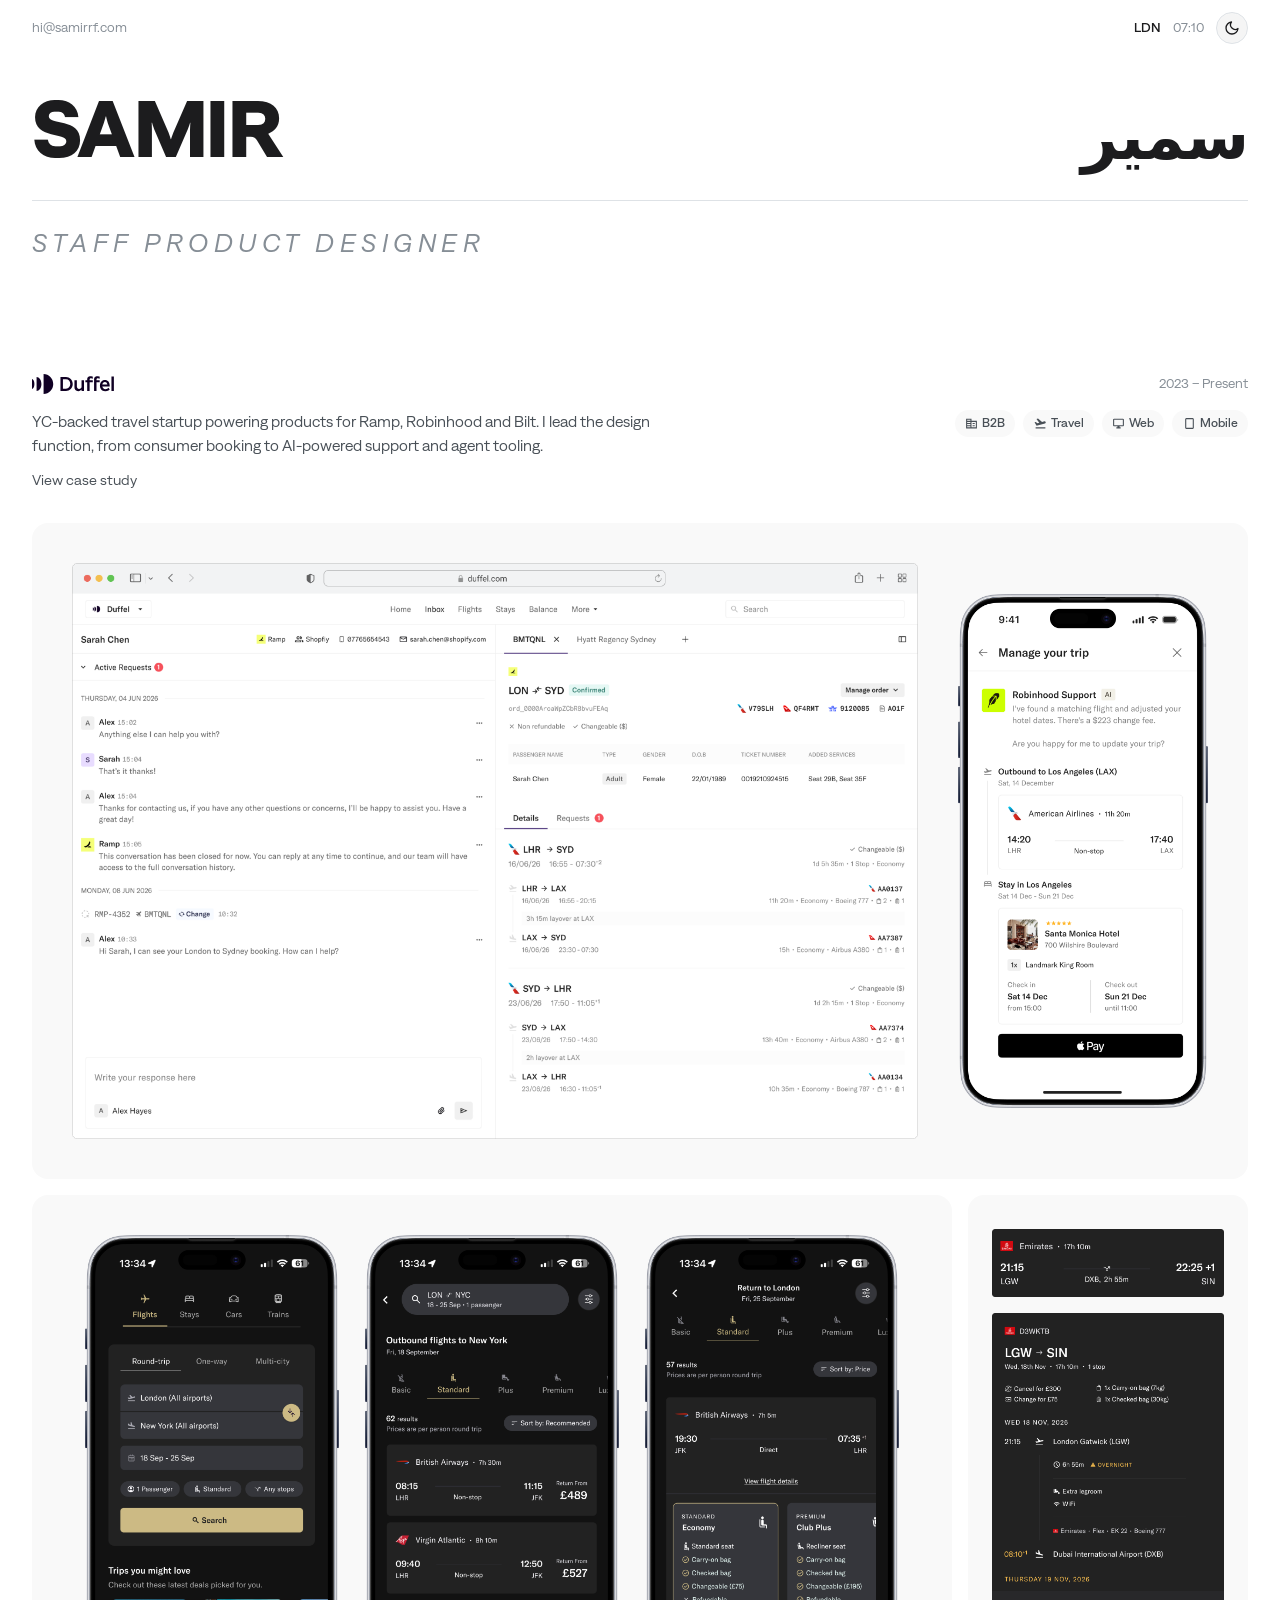
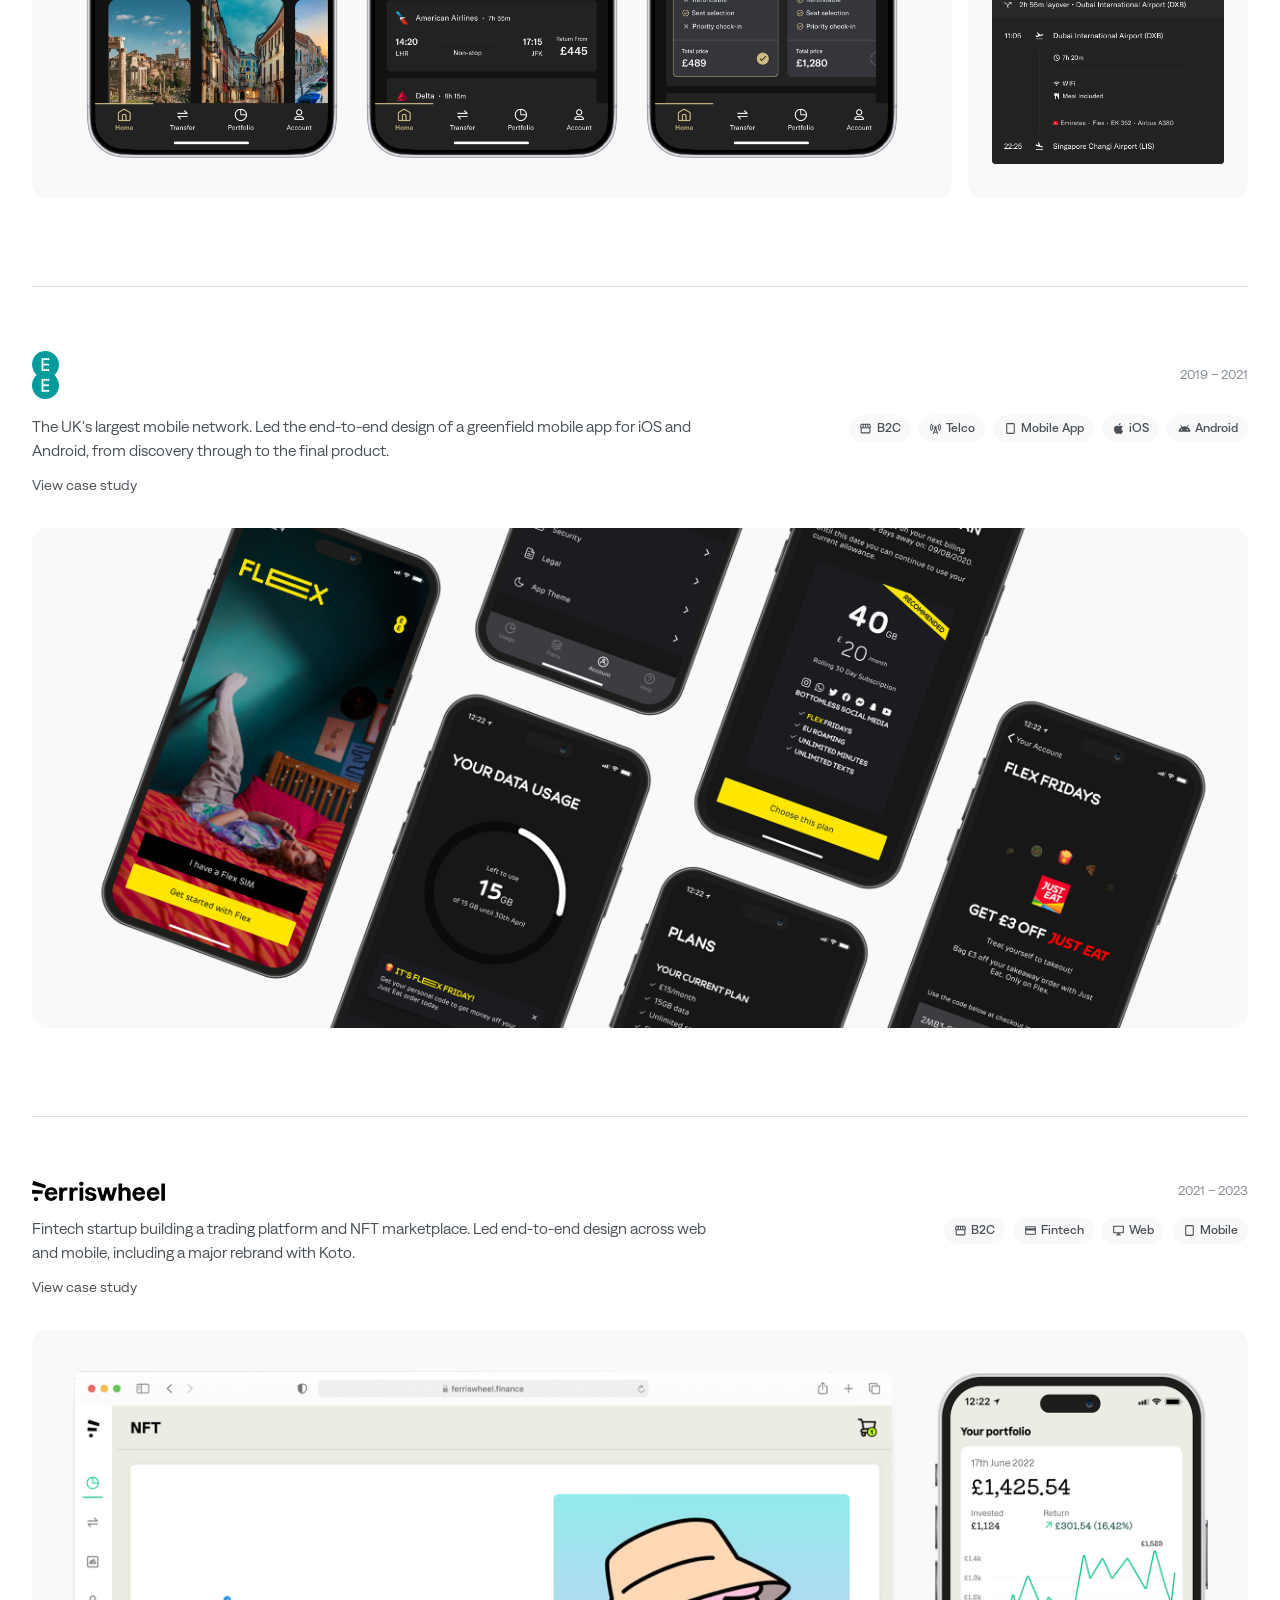
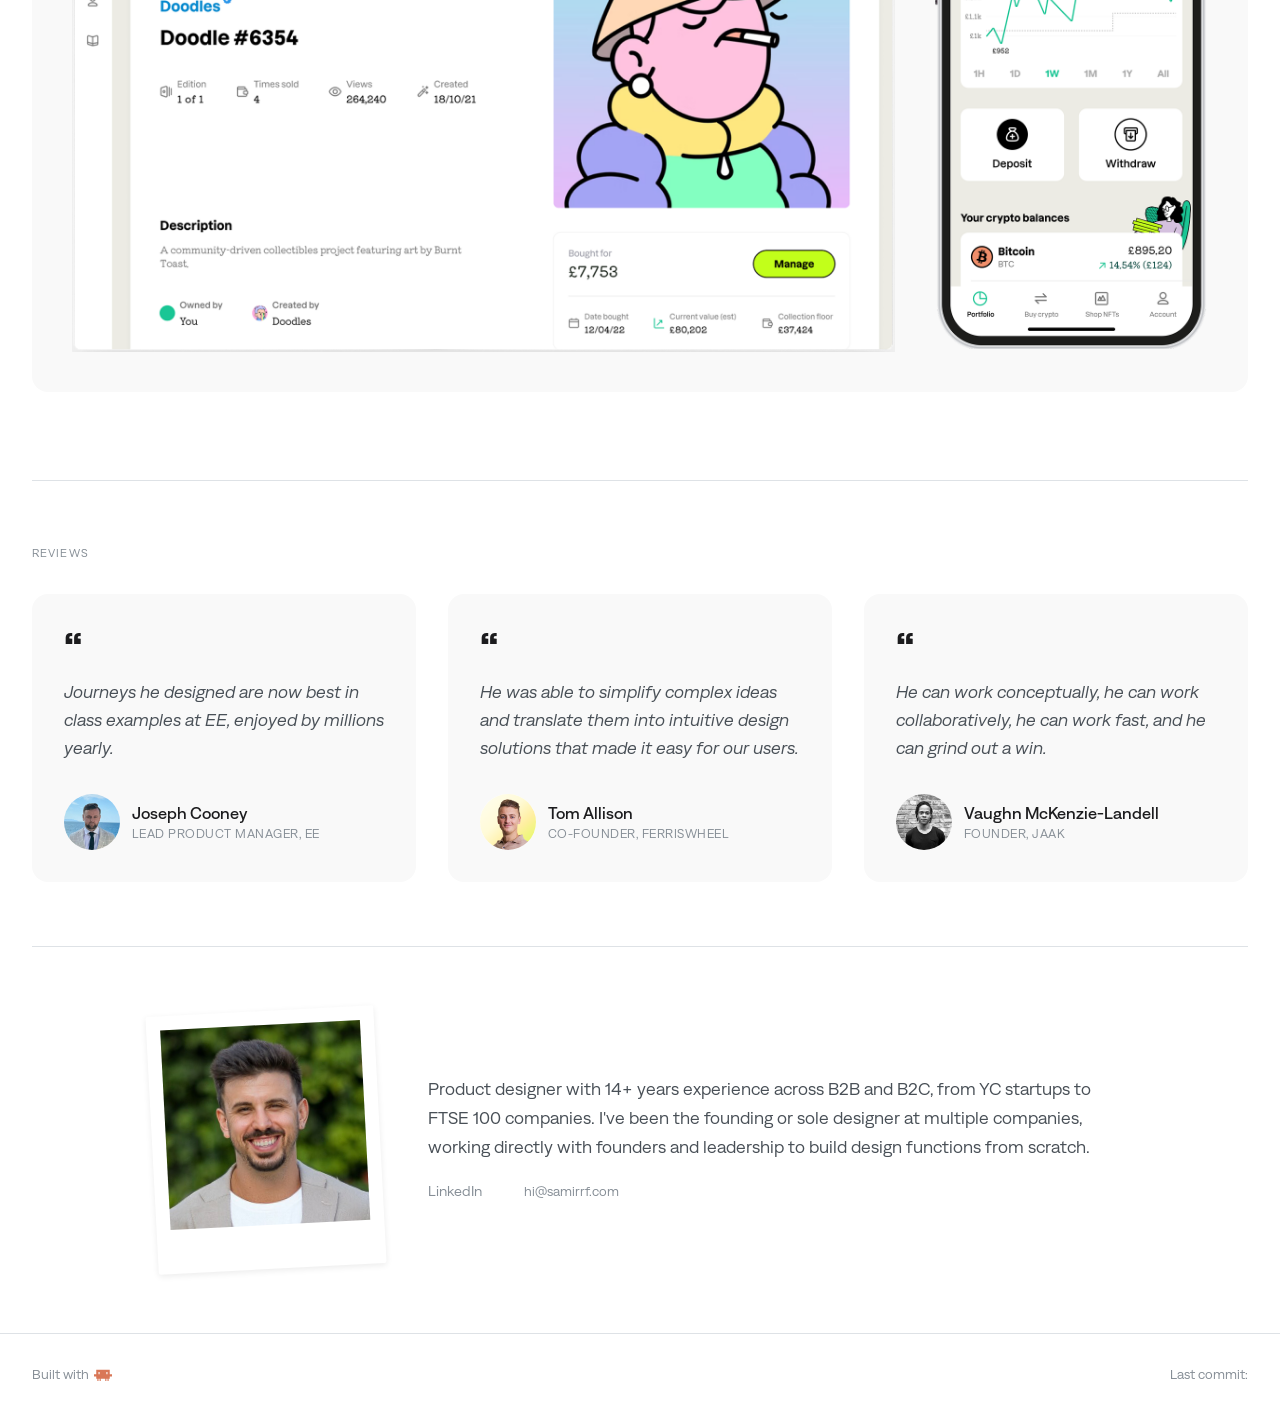
==== index.html @ cb8a807d "Persona peek rotation, Denim S favicon, polish - Hero peek now cycles a set of clean cutout personas" ====
<!DOCTYPE html>
<html lang="en">
<head>
  <meta charset="UTF-8">
  <meta name="viewport" content="width=device-width, initial-scale=1.0">
  <title>Samir</title>
  <link rel="icon" href="assets/img/favicon.svg" type="image/svg+xml">
  <link rel="icon" type="image/png" href="assets/img/favicon-32.png">
  <link rel="apple-touch-icon" href="assets/img/apple-touch-icon.png">
  <link rel="stylesheet" href="styles/main.css">
</head>
<body>

  <header class="site-header">
    <button class="header-email" id="copyEmail" type="button" aria-label="Copy email address">
      <span class="header-email__text">hi@samirrf.com</span>
      <svg class="header-email__icon header-email__icon--copy" width="14" height="14" viewBox="0 0 24 24" fill="none" stroke="currentColor" stroke-width="2" stroke-linecap="round" stroke-linejoin="round"><rect x="9" y="9" width="13" height="13" rx="2"/><path d="M5 15H4a2 2 0 0 1-2-2V4a2 2 0 0 1 2-2h9a2 2 0 0 1 2 2v1"/></svg>
      <svg class="header-email__icon header-email__icon--check" width="14" height="14" viewBox="0 0 24 24" fill="none" stroke-width="2" stroke-linecap="round" stroke-linejoin="round"><circle class="header-email__circle" cx="12" cy="12" r="10" stroke="#2b8a3e"/><polyline points="8 12 11 15 16 9" stroke="#2b8a3e"/></svg>
      <span class="header-email__toast">Copied!</span>
    </button>
    <div class="header-right">
      <span class="header-location">
        <span class="header-location__city">LDN</span>
        <img class="header-location__crest" src="assets/img/arsenal.svg" alt="" width="16" height="16">
        <span class="header-location__time" id="headerTime"></span>
      </span>
      <button class="theme-toggle" id="themeToggle" aria-label="Toggle dark mode" type="button">
        <span class="theme-toggle__icon"></span>
      </button>
    </div>
  </header>

  <main class="page">

    <!-- 1. Hero -->
    <section class="hero">
      <div class="hero__names reveal">
        <span class="hero__name-en" id="samirHover">
          <span class="hero__name-text">SAMIR</span>
          <img class="hero__peek" id="peekImg" src="assets/img/image 6.png" alt="Samir">
        </span>
        <span class="hero__name-ar" lang="ar">سمير</span>
      </div>
      <p class="hero__title reveal">
        <em class="hero__title-default">Staff Product Designer</em>
        <em class="hero__title-hover">Gooner</em>
      </p>
    </section>

    <!-- 2. Duffel -->
    <section class="project" id="duffel">
      <div class="project__header reveal">
        <div class="project__identity">
          <a class="logo-link" href="https://www.duffel.com" target="_blank" rel="noopener noreferrer" aria-label="Visit Duffel (opens in a new tab)">
            <img class="project__logo" src="assets/img/Duffel Logo - Dark 1.svg" alt="Duffel">
          </a>
        </div>
        <span class="project__dates">2023 – Present</span>
      </div>
      <div class="project__meta reveal">
        <div class="project__meta-left">
          <p class="project__description">YC-backed travel startup powering products for Ramp, Robinhood and Bilt. I lead the design function, from consumer booking to AI-powered support and agent tooling.</p>
          <a class="project__link" href="pages/duffel.html">View case study<span class="project__link-arrow" aria-hidden="true"><svg width="14" height="14" viewBox="0 0 24 24" fill="none" stroke="currentColor" stroke-width="2" stroke-linecap="round" stroke-linejoin="round"><line x1="7" y1="17" x2="17" y2="7"/><polyline points="7 7 17 7 17 17"/></svg></span></a>
        </div>
        <div class="project__meta-right">
          <ul class="project__tags">
            <li class="tag"><span class="tag__icon tag__icon--b2b" aria-hidden="true"></span>B2B</li>
            <li class="tag"><span class="tag__icon tag__icon--travel" aria-hidden="true"></span>Travel</li>
            <li class="tag"><span class="tag__icon tag__icon--web" aria-hidden="true"></span>Web</li>
            <li class="tag"><span class="tag__icon tag__icon--mobile" aria-hidden="true"></span>Mobile</li>
          </ul>
        </div>
      </div>
      <div class="project__screenshots">
        <a class="bento-link reveal" href="pages/duffel.html">
          <div class="bento bento--hero-row">
            <img class="bento__desktop" src="assets/img/CUP1.png" alt="Duffel desktop — agent support UI">
            <img class="bento__phone" src="assets/img/Assistant 2.png" alt="Duffel mobile — AI trip management">
          </div>
          <span class="bento-link__arrow"><svg width="16" height="16" viewBox="0 0 24 24" fill="none" stroke="#fff" stroke-width="2" stroke-linecap="round" stroke-linejoin="round"><line x1="7" y1="17" x2="17" y2="7"/><polyline points="7 7 17 7 17 17"/></svg></span>
        </a>
        <a class="bento-link reveal" href="pages/duffel.html">
          <div class="bento-pair">
            <div class="bento bento--phones">
              <img src="assets/img/Home 2x.png" alt="Duffel mobile — home screen">
              <img src="assets/img/Duffel - Search 2x.png" alt="Duffel mobile — flight search results">
              <img src="assets/img/Duffel - Return 2x.png" alt="Duffel mobile — return flight details">
            </div>
            <div class="bento bento--cards">
              <img src="assets/img/Offer Card.png" alt="Duffel — offer card compact">
              <img src="assets/img/Offer Card Expanded.png" alt="Duffel — offer card expanded">
            </div>
          </div>
          <span class="bento-link__arrow"><svg width="16" height="16" viewBox="0 0 24 24" fill="none" stroke="#fff" stroke-width="2" stroke-linecap="round" stroke-linejoin="round"><line x1="7" y1="17" x2="17" y2="7"/><polyline points="7 7 17 7 17 17"/></svg></span>
        </a>
      </div>
    </section>

    <!-- 3. EE -->
    <section class="project" id="ee">
      <div class="project__header reveal">
        <div class="project__identity">
          <a class="logo-link" href="https://www.ee.co.uk" target="_blank" rel="noopener noreferrer" aria-label="Visit EE (opens in a new tab)">
            <img class="project__logo" src="assets/img/EE Logo.svg" alt="EE">
          </a>
        </div>
        <span class="project__dates">2019 – 2021</span>
      </div>
      <div class="project__meta reveal">
        <div class="project__meta-left">
          <p class="project__description">The UK's largest mobile network. Led the end-to-end design of a greenfield mobile app for iOS and Android, from discovery through to the final product.</p>
          <a class="project__link" href="pages/ee.html">View case study<span class="project__link-arrow" aria-hidden="true"><svg width="14" height="14" viewBox="0 0 24 24" fill="none" stroke="currentColor" stroke-width="2" stroke-linecap="round" stroke-linejoin="round"><line x1="7" y1="17" x2="17" y2="7"/><polyline points="7 7 17 7 17 17"/></svg></span></a>
        </div>
        <div class="project__meta-right">
          <ul class="project__tags">
            <li class="tag"><span class="tag__icon tag__icon--b2c" aria-hidden="true"></span>B2C</li>
            <li class="tag"><span class="tag__icon tag__icon--telco" aria-hidden="true"></span>Telco</li>
            <li class="tag"><span class="tag__icon tag__icon--mobile" aria-hidden="true"></span>Mobile App</li>
            <li class="tag"><span class="tag__icon tag__icon--ios" aria-hidden="true"></span>iOS</li>
            <li class="tag"><span class="tag__icon tag__icon--android" aria-hidden="true"></span>Android</li>
          </ul>
        </div>
      </div>
      <div class="project__screenshots">
        <a class="bento-link reveal" href="pages/ee.html">
          <div class="bento bento--full">
            <img src="assets/img/Flex Showcase Transparent 1.png" alt="EE mobile app — five screens">
          </div>
          <span class="bento-link__arrow"><svg width="16" height="16" viewBox="0 0 24 24" fill="none" stroke="#fff" stroke-width="2" stroke-linecap="round" stroke-linejoin="round"><line x1="7" y1="17" x2="17" y2="7"/><polyline points="7 7 17 7 17 17"/></svg></span>
        </a>
      </div>
    </section>

    <!-- 4. Ferriswheel -->
    <section class="project" id="ferriswheel">
      <div class="project__header reveal">
        <div class="project__identity">
          <img class="project__logo" src="assets/img/Ferriswheel_RGB_Wordmark_Black 1.svg" alt="Ferriswheel">
        </div>
        <span class="project__dates">2021 – 2023</span>
      </div>
      <div class="project__meta reveal">
        <div class="project__meta-left">
          <p class="project__description">Fintech startup building a trading platform and NFT marketplace. Led end-to-end design across web and mobile, including a major rebrand with Koto.</p>
          <a class="project__link" href="pages/ferriswheel.html">View case study<span class="project__link-arrow" aria-hidden="true"><svg width="14" height="14" viewBox="0 0 24 24" fill="none" stroke="currentColor" stroke-width="2" stroke-linecap="round" stroke-linejoin="round"><line x1="7" y1="17" x2="17" y2="7"/><polyline points="7 7 17 7 17 17"/></svg></span></a>
        </div>
        <div class="project__meta-right">
          <ul class="project__tags">
            <li class="tag"><span class="tag__icon tag__icon--b2c" aria-hidden="true"></span>B2C</li>
            <li class="tag"><span class="tag__icon tag__icon--fintech" aria-hidden="true"></span>Fintech</li>
            <li class="tag"><span class="tag__icon tag__icon--web" aria-hidden="true"></span>Web</li>
            <li class="tag"><span class="tag__icon tag__icon--mobile" aria-hidden="true"></span>Mobile</li>
          </ul>
        </div>
      </div>
      <div class="project__screenshots">
        <a class="bento-link reveal" href="pages/ferriswheel.html">
          <div class="bento bento--hero-row">
            <img class="bento__desktop" src="assets/img/Ferriswheel Web.png" alt="Ferriswheel desktop — NFT marketplace">
            <img class="bento__phone" src="assets/img/Ferriswheel Mobile.png" alt="Ferriswheel mobile — portfolio">
          </div>
          <span class="bento-link__arrow"><svg width="16" height="16" viewBox="0 0 24 24" fill="none" stroke="#fff" stroke-width="2" stroke-linecap="round" stroke-linejoin="round"><line x1="7" y1="17" x2="17" y2="7"/><polyline points="7 7 17 7 17 17"/></svg></span>
        </a>
      </div>
    </section>

    <!-- 5. Testimonials -->
    <section class="testimonials" id="testimonials">
      <p class="section-label">Reviews</p>
      <div class="testimonials__grid">

        <blockquote class="testimonial reveal">
          <p class="testimonial__quote">Journeys he designed are now best in class examples at EE, enjoyed by millions yearly.</p>
          <footer class="testimonial__attribution">
            <img class="testimonial__avatar" src="assets/img/joseph.jpeg" alt="Joseph Cooney" width="64" height="64">
            <div>
              <cite class="testimonial__name">Joseph Cooney</cite>
              <span class="testimonial__role">Lead Product Manager, EE</span>
            </div>
          </footer>
        </blockquote>

        <blockquote class="testimonial reveal">
          <p class="testimonial__quote">He was able to simplify complex ideas and translate them into intuitive design solutions that made it easy for our users.</p>
          <footer class="testimonial__attribution">
            <img class="testimonial__avatar" src="assets/img/Tom.png" alt="Tom Allison" width="64" height="64">
            <div>
              <cite class="testimonial__name">Tom Allison</cite>
              <span class="testimonial__role">Co-Founder, Ferriswheel</span>
            </div>
          </footer>
        </blockquote>

        <blockquote class="testimonial reveal">
          <p class="testimonial__quote">He can work conceptually, he can work collaboratively, he can work fast, and he can grind out a win.</p>
          <footer class="testimonial__attribution">
            <img class="testimonial__avatar" src="assets/img/Vaughn.jpeg" alt="Vaughn McKenzie-Landell" width="64" height="64">
            <div>
              <cite class="testimonial__name">Vaughn McKenzie-Landell</cite>
              <span class="testimonial__role">Founder, JAAK</span>
            </div>
          </footer>
        </blockquote>

      </div>
    </section>

    <!-- 6. About -->
    <section class="about" id="about">
      <div class="about__body reveal">
        <div class="about__avatar">
          <img src="assets/img/avatar-samir.jpg" alt="Samir" width="160" height="160">
        </div>
        <div class="about__text">
          <p class="about__bio">Product designer with 14+ years experience across B2B and B2C, from YC startups to FTSE&nbsp;100 companies. I've been the founding or sole designer at multiple companies, working directly with founders and leadership to build design functions from scratch.</p>
          <nav class="about__links">
            <a class="project__link" href="https://www.linkedin.com/in/samir-rf/" target="_blank" rel="noopener noreferrer">LinkedIn<span class="project__link-arrow" aria-hidden="true"><svg width="14" height="14" viewBox="0 0 24 24" fill="none" stroke="currentColor" stroke-width="2" stroke-linecap="round" stroke-linejoin="round"><line x1="7" y1="17" x2="17" y2="7"/><polyline points="7 7 17 7 17 17"/></svg></span></a>
            <button class="header-email" type="button" aria-label="Copy email address">
              <span class="header-email__text">hi@samirrf.com</span>
              <svg class="header-email__icon header-email__icon--copy" width="14" height="14" viewBox="0 0 24 24" fill="none" stroke="currentColor" stroke-width="2" stroke-linecap="round" stroke-linejoin="round"><rect x="9" y="9" width="13" height="13" rx="2"/><path d="M5 15H4a2 2 0 0 1-2-2V4a2 2 0 0 1 2-2h9a2 2 0 0 1 2 2v1"/></svg>
              <svg class="header-email__icon header-email__icon--check" width="14" height="14" viewBox="0 0 24 24" fill="none" stroke-width="2" stroke-linecap="round" stroke-linejoin="round"><circle class="header-email__circle" cx="12" cy="12" r="10" stroke="#2b8a3e"/><polyline points="8 12 11 15 16 9" stroke="#2b8a3e"/></svg>
              <span class="header-email__toast">Copied!</span>
            </button>
          </nav>
        </div>
      </div>
    </section>

  </main>

  <footer class="site-footer">
    <span class="site-footer__built-with">
      Built with <img class="site-footer__claude-icon" src="assets/img/claude-code-icon.svg" alt="Claude Code" width="18" height="18">
    </span>
    <span class="site-footer__commit">Last commit: <span id="commitAgo"></span></span>
  </footer>

  <script>
    (function () {
      const STORAGE_KEY = 'color-scheme';
      const root = document.documentElement;

      function applyScheme(scheme) {
        root.dataset.colorScheme = scheme;
      }

      const stored = localStorage.getItem(STORAGE_KEY);
      if (stored) applyScheme(stored);

      const mq = window.matchMedia('(prefers-color-scheme: dark)');
      mq.addEventListener('change', function (e) {
        if (!localStorage.getItem(STORAGE_KEY)) {
          applyScheme(e.matches ? 'dark' : 'light');
        }
      });

      function init() {
        // Theme toggle
        var themeBtn = document.getElementById('themeToggle');
        themeBtn.addEventListener('click', function () {
          var current = root.dataset.colorScheme || (mq.matches ? 'dark' : 'light');
          var next = current === 'dark' ? 'light' : 'dark';
          applyScheme(next);
          localStorage.setItem(STORAGE_KEY, next);
        });

        // London time with blinking colon
        function updateTime() {
          var now = new Date();
          var parts = now.toLocaleTimeString('en-GB', { hour: '2-digit', minute: '2-digit', timeZone: 'Europe/London', hour12: false }).split(':');
          document.getElementById('headerTime').innerHTML = parts[0] + '<span class="header-location__colon">:</span>' + parts[1];
        }
        updateTime();
        setInterval(updateTime, 30000);

        // Last commit ticker
        var LAST_COMMIT = null;
        function updateCommitAgo() {
          if (!LAST_COMMIT) return;
          var diff = Math.floor((Date.now() - LAST_COMMIT) / 1000);
          var text;
          if (diff < 60) text = diff + 's ago';
          else if (diff < 3600) text = Math.floor(diff / 60) + 'm ago';
          else if (diff < 86400) text = Math.floor(diff / 3600) + 'h ago';
          else text = Math.floor(diff / 86400) + 'd ago';
          document.getElementById('commitAgo').textContent = text;
        }
        fetch('https://api.github.com/repos/srcltd/samirrf.com/commits?per_page=1')
          .then(function (r) { return r.json(); })
          .then(function (data) {
            if (data[0] && data[0].commit) {
              LAST_COMMIT = new Date(data[0].commit.committer.date).getTime();
              updateCommitAgo();
              setInterval(updateCommitAgo, 1000);
            }
          })
          .catch(function () {});

        // Copy email (header + about share the same component)
        document.querySelectorAll('.header-email').forEach(function (btn) {
          btn.addEventListener('click', function () {
            var el = this;
            navigator.clipboard.writeText('hi@samirrf.com').then(function () {
              el.classList.add('is-copied');
              setTimeout(function () { el.classList.remove('is-copied'); }, 1500);
            });
          });
        });

        // Persona peek — cycle through photos + captions on each hover (desktop only)
        var samirEl = document.getElementById('samirHover');
        var heroSection = document.querySelector('.hero');
        var peekImg = document.getElementById('peekImg');
        var peekTitle = document.querySelector('.hero__title-hover');

        var personas = [
          { src: 'assets/img/peek-girl-dad.png',          caption: 'Girl dad' },
          { src: 'assets/img/peek-dog-dad.png',           caption: 'Dog dad' },
          { src: 'assets/img/image 6.png',                caption: 'Gooner', gooner: true },
          { src: 'assets/img/peek-real-cowboy.png',       caption: 'Cowboy' },
          { src: 'assets/img/peek-family-guy.png',        caption: 'Family guy' },
          { src: 'assets/img/peek-man-of-leisure.png',    caption: 'Man of leisure' },
          { src: 'assets/img/peek-intrepid-explorer.png', caption: 'Intrepid explorer' }
        ];
        personas.forEach(function (p) { var i = new Image(); i.src = p.src; }); // preload
        var personaIdx = 0;

        function showPeek() {
          var p = personas[personaIdx];
          peekImg.src = p.src;
          peekTitle.textContent = p.caption;
          heroSection.classList.add('hero--peek-active');
          document.body.classList.toggle('is-gooner-peek', !!p.gooner);
          personaIdx = (personaIdx + 1) % personas.length;
        }
        function hidePeek() {
          heroSection.classList.remove('hero--peek-active');
          document.body.classList.remove('is-gooner-peek');
        }
        // Desktop hover only — disabled on touch so it can't stick on mobile
        var goonerTouched = false;
        samirEl.addEventListener('touchstart', function () { goonerTouched = true; }, { passive: true });
        samirEl.addEventListener('mouseenter', function () { if (!goonerTouched) showPeek(); });
        samirEl.addEventListener('mouseleave', function () { if (!goonerTouched) hidePeek(); });

        // Scroll reveal with staggered load
        var reveals = document.querySelectorAll('.reveal');
        var heroDelays = {
          0: 0,
          1: 0,
          2: 0.3,
          3: 0.4,
          4: 0.7
        };
        var heroCount = 0;

        var observer = new IntersectionObserver(function (entries) {
          entries.forEach(function (entry) {
            if (entry.isIntersecting) {
              entry.target.classList.add('is-visible');
              observer.unobserve(entry.target);
            }
          });
        }, { threshold: 0.08, rootMargin: '-40px' });

        reveals.forEach(function (el) {
          var rect = el.getBoundingClientRect();
          if (rect.top < window.innerHeight) {
            var d = heroDelays[heroCount] !== undefined ? heroDelays[heroCount] : 0.8 + (heroCount - 4) * 0.1;
            el.style.transitionDelay = d + 's';
            heroCount++;
            requestAnimationFrame(function () {
              el.classList.add('is-visible');
            });
          } else {
            el.style.transitionDelay = '0.15s';
            observer.observe(el);
          }
        });

        // Footer icon animation
        var footerBuilt = document.querySelector('.site-footer__built-with');
        if (footerBuilt) {
          var footerObs = new IntersectionObserver(function (entries) {
            if (entries[0].isIntersecting) {
              footerBuilt.classList.add('is-visible');
              footerObs.unobserve(footerBuilt);
            }
          }, { threshold: 0.5 });
          footerObs.observe(footerBuilt);
        }

        // Matrix easter egg
        var claudeIcon = document.querySelector('.site-footer__claude-icon');
        if (claudeIcon) {
          claudeIcon.style.cursor = 'pointer';
          claudeIcon.addEventListener('mouseenter', function () {
            var overlay = document.createElement('div');
            overlay.style.cssText = 'position:fixed;top:0;left:0;width:100vw;height:100vh;z-index:9999;pointer-events:all;cursor:pointer;background:rgba(0,0,0,0.95);overflow:hidden;';
            document.body.appendChild(overlay);
            var cols = Math.ceil(window.innerWidth / 28);
            var src = claudeIcon.src;
            for (var c = 0; c < cols; c++) {
              (function (col) {
                var count = 8 + Math.floor(Math.random() * 12);
                for (var i = 0; i < count; i++) {
                  var img = document.createElement('img');
                  img.src = src;
                  var size = 12 + Math.floor(Math.random() * 24);
                  img.style.cssText = 'position:absolute;width:' + size + 'px;height:' + size + 'px;opacity:0;left:' + (col * 28 + 5) + 'px;top:-' + size + 'px;';
                  var delay = Math.random() * 3000 + i * 200;
                  var dur = 800 + Math.random() * 3500;
                  overlay.appendChild(img);
                  setTimeout(function (el, d) {
                    el.style.transition = 'top ' + d + 'ms linear, opacity 0.3s';
                    el.style.opacity = (0.3 + Math.random() * 0.7).toFixed(2);
                    el.style.top = (window.innerHeight + 20) + 'px';
                  }, delay, img, dur);
                }
              })(c);
            }
            setTimeout(function () {
              overlay.style.transition = 'opacity 0.5s';
              overlay.style.opacity = '0';
              setTimeout(function () { overlay.remove(); }, 500);
            }, 5000);
            overlay.addEventListener('click', function () {
              overlay.style.transition = 'opacity 0.5s';
              overlay.style.opacity = '0';
              setTimeout(function () { overlay.remove(); }, 500);
            });
          });
        }
      }
      if (document.readyState === 'loading') {
        document.addEventListener('DOMContentLoaded', init);
      } else {
        init();
      }
    })();
  </script>

</body>
</html>
---- styles/main.css ----
/* ============================================================
   FONTS
   ============================================================ */

@font-face {
  font-family: 'Denim WD';
  src: url('../assets/fonts/DenimWD-Regular.woff2') format('woff2'),
       url('../assets/fonts/DenimWD-Regular.woff') format('woff');
  font-weight: 400;
  font-style: normal;
  font-display: swap;
}

@font-face {
  font-family: 'Denim WD';
  src: url('../assets/fonts/DenimWD-RegularItalic.woff2') format('woff2'),
       url('../assets/fonts/DenimWD-RegularItalic.woff') format('woff');
  font-weight: 400;
  font-style: italic;
  font-display: swap;
}

@font-face {
  font-family: 'Denim WD';
  src: url('../assets/fonts/DenimWD-Medium.woff2') format('woff2'),
       url('../assets/fonts/DenimWD-Medium.woff') format('woff');
  font-weight: 500;
  font-style: normal;
  font-display: swap;
}

@font-face {
  font-family: 'Denim WD';
  src: url('../assets/fonts/DenimWD-MediumItalic.woff2') format('woff2'),
       url('../assets/fonts/DenimWD-MediumItalic.woff') format('woff');
  font-weight: 500;
  font-style: italic;
  font-display: swap;
}

@font-face {
  font-family: 'Denim WD';
  src: url('../assets/fonts/DenimWD-Bold.woff2') format('woff2'),
       url('../assets/fonts/DenimWD-Bold.woff') format('woff');
  font-weight: 700;
  font-style: normal;
  font-display: swap;
}


/* ============================================================
   COLOR TOKENS
   ============================================================ */

:root {
  --color-bg:           #ffffff;
  --color-bg-subtle:    #f8f9fa;
  --color-surface:      #f9f9f9;
  --color-border:       #dee2e6;
  --color-border-strong:#ced4da;
  --color-text-muted:   #868e96;
  --color-text-subtle:  #495057;
  --color-text:         #1c1c1e;

  --color-accent:       #3e63dd;
  --color-accent-hover: #3451b2;
  --color-link:         var(--color-accent);
}

@media (prefers-color-scheme: dark) {
  :root:not([data-color-scheme='light']) {
    --color-bg:           #111113;
    --color-bg-subtle:    #18191b;
    --color-surface:      #212225;
    --color-border:       #363a3f;
    --color-border-strong:#43484e;
    --color-text-muted:   #7e868c;
    --color-text-subtle:  #c1c8cd;
    --color-text:         #edeef0;
    --color-accent:       #8da4ef;
    --color-accent-hover: #adbef7;
  }
}

[data-color-scheme='dark'] {
  --color-bg:           #111113;
  --color-bg-subtle:    #18191b;
  --color-surface:      #212225;
  --color-border:       #363a3f;
  --color-border-strong:#43484e;
  --color-text-muted:   #7e868c;
  --color-text-subtle:  #c1c8cd;
  --color-text:         #edeef0;
  --color-accent:       #8da4ef;
  --color-accent-hover: #adbef7;
}

[data-color-scheme='light'] {
  --color-bg:           #ffffff;
  --color-bg-subtle:    #f8f9fa;
  --color-surface:      #f9f9f9;
  --color-border:       #dee2e6;
  --color-border-strong:#ced4da;
  --color-text-muted:   #868e96;
  --color-text-subtle:  #495057;
  --color-text:         #1c1c1e;
  --color-accent:       #3e63dd;
  --color-accent-hover: #3451b2;
}


/* ============================================================
   SPACING & LAYOUT TOKENS
   ============================================================ */

:root {
  --space-1:  0.25rem;   /*  4px */
  --space-2:  0.5rem;    /*  8px */
  --space-3:  0.75rem;   /* 12px */
  --space-4:  1rem;      /* 16px */
  --space-5:  1.5rem;    /* 24px */
  --space-6:  2rem;      /* 32px */
  --space-7:  3rem;      /* 48px */
  --space-8:  4rem;      /* 64px */
  --space-9:  6rem;      /* 96px */

  --max-width:    1288px;
  --page-gutter:  var(--space-6);
}


/* ============================================================
   CSS RESET
   ============================================================ */

*, *::before, *::after {
  box-sizing: border-box;
  margin: 0;
  padding: 0;
}

html {
  -webkit-text-size-adjust: 100%;
}

body {
  min-height: 100dvh;
  line-height: 1.5;
  -webkit-font-smoothing: antialiased;
  text-rendering: optimizeLegibility;
}

img, video, iframe {
  display: block;
  max-width: 100%;
}

input, button, textarea, select {
  font: inherit;
}

ul, ol {
  list-style: none;
}

a {
  color: inherit;
  text-decoration: none;
}

blockquote, cite {
  font-style: normal;
}


/* ============================================================
   BASE
   ============================================================ */

body {
  font-family: 'Denim WD', system-ui, -apple-system, sans-serif;
  font-size: 1rem;
  font-weight: 400;
  color: var(--color-text);
  background-color: var(--color-bg);
}


/* ============================================================
   HEADER
   ============================================================ */

.site-header {
  position: sticky;
  top: 0;
  z-index: 100;
  display: flex;
  justify-content: space-between;
  align-items: center;
  max-width: var(--max-width);
  margin-inline: auto;
  padding: var(--space-3) var(--page-gutter);
}

.site-header::before {
  content: "";
  position: absolute;
  inset: 0;
  left: 50%;
  transform: translateX(-50%);
  width: 100vw;
  background-color: var(--color-bg);
  z-index: -1;
}

/* ============================================================
   HEADER BACK ARROW (case study pages)
   ============================================================ */

.header-back {
  display: flex;
  align-items: center;
  flex: 1;
  color: var(--color-text-muted);
  transition: color 0.15s;
}

.header-back:hover {
  color: var(--color-text);
}


/* ============================================================
   HEADER EMAIL
   ============================================================ */

.header-email {
  position: relative;
  display: flex;
  align-items: center;
  gap: 6px;
  background: none;
  border: none;
  cursor: pointer;
  color: var(--color-text-muted);
  font-family: inherit;
  font-size: 0.8125rem;
  padding: 4px 0;
  border-radius: 6px;
  transition: color 0.15s;
}

.header-email:hover {
  color: var(--color-text);
}

.header-email__icon {
  opacity: 0.5;
  transition: opacity 0.2s, transform 0.2s;
}

.header-email:hover .header-email__icon {
  opacity: 1;
}

/* Pointer devices: hide the copy icon until hover. Touch devices: keep it visible. */
@media (hover: hover) {
  .header-email__icon--copy {
    opacity: 0;
    transform: translateX(-4px);
  }
  .header-email:hover .header-email__icon--copy {
    opacity: 1;
    transform: translateX(0);
  }
}

.header-email__icon--check {
  position: absolute;
  right: 0;
  opacity: 0;
  transform: scale(0.5);
}

.header-email__circle {
  stroke-dasharray: 62.83;
  stroke-dashoffset: 62.83;
}

.header-email.is-copied .header-email__icon--copy {
  opacity: 0;
  transform: scale(0.5);
}

.header-email.is-copied .header-email__icon--check {
  opacity: 1;
  transform: scale(1);
}

.header-email.is-copied .header-email__circle {
  stroke-dashoffset: 0;
  transition: stroke-dashoffset 0.6s ease;
}

.header-email__toast {
  position: absolute;
  top: calc(100% + 8px);
  right: 7px;
  transform: translateX(50%) translateY(4px);
  background: var(--color-text);
  color: var(--color-bg);
  font-size: 0.6875rem;
  padding: 3px 8px;
  border-radius: 4px;
  white-space: nowrap;
  opacity: 0;
  pointer-events: none;
  transition: opacity 0.2s, transform 0.2s;
}

.header-email__toast::before {
  content: "";
  position: absolute;
  bottom: 100%;
  left: 50%;
  transform: translateX(-50%);
  border: 4px solid transparent;
  border-bottom-color: var(--color-text);
}

.header-email.is-copied .header-email__toast {
  opacity: 1;
  transform: translateX(50%) translateY(0);
}

/* ============================================================
   HEADER RIGHT GROUP
   ============================================================ */

.header-right {
  display: flex;
  align-items: center;
  justify-content: flex-end;
  flex: 1;
  gap: 12px;
}


/* ============================================================
   DARK MODE TOGGLE
   ============================================================ */

.theme-toggle {
  display: flex;
  align-items: center;
  justify-content: center;
  width: 2rem;
  height: 2rem;
  border: 1px solid var(--color-border);
  border-radius: 50%;
  background: rgba(128, 128, 128, 0.08);
  backdrop-filter: blur(12px) saturate(1.4);
  -webkit-backdrop-filter: blur(12px) saturate(1.4);
  box-shadow: inset 0 0 0 1px rgba(255, 255, 255, 0.06),
              inset 0 1px 0 rgba(255, 255, 255, 0.08);
  cursor: pointer;
  transition: background 0.15s, border-color 0.15s;
}

.theme-toggle:hover {
  background: rgba(128, 128, 128, 0.16);
}

/* ============================================================
   HEADER LOCATION
   ============================================================ */

.header-location {
  display: flex;
  align-items: center;
  gap: 6px;
  font-size: 0.8125rem;
  color: var(--color-text-muted);
}

.header-location__city {
  font-weight: 500;
  color: var(--color-text);
  transition: color 0.3s;
}

.header-location__crest {
  width: 0;
  height: 16px;
  opacity: 0;
  overflow: hidden;
  transition: width 0.3s cubic-bezier(0.16, 1, 0.3, 1), opacity 0.3s;
}

.header-location:hover .header-location__city {
  color: #EF0107;
}

.header-location:hover .header-location__crest {
  width: 16px;
  opacity: 1;
}

/* Gooner peek (hovering/tapping SAMIR) turns LDN red too — only the gooner peek */
body.is-gooner-peek .header-location__city {
  color: #EF0107;
}

body.is-gooner-peek .header-location__crest {
  width: 16px;
  opacity: 1;
}

@keyframes blink {
  0%, 100% { opacity: 1; }
  50% { opacity: 0; }
}

.header-location__colon {
  animation: blink 1s step-end infinite;
}

.theme-toggle__icon {
  display: block;
  width: 1rem;
  height: 1rem;
  background-repeat: no-repeat;
  background-size: contain;
  /* Moon — shown in light mode */
  background-image: url("data:image/svg+xml,%3Csvg xmlns='http://www.w3.org/2000/svg' viewBox='0 0 24 24' fill='none' stroke='%231c1c1e' stroke-width='2' stroke-linecap='round' stroke-linejoin='round'%3E%3Cpath d='M21 12.79A9 9 0 1 1 11.21 3 7 7 0 0 0 21 12.79z'/%3E%3C/svg%3E");
}

/* Sun — shown in dark mode */
[data-color-scheme='dark'] .theme-toggle__icon {
  background-image: url("data:image/svg+xml,%3Csvg xmlns='http://www.w3.org/2000/svg' viewBox='0 0 24 24' fill='none' stroke='%23edeef0' stroke-width='2' stroke-linecap='round' stroke-linejoin='round'%3E%3Ccircle cx='12' cy='12' r='5'/%3E%3Cline x1='12' y1='1' x2='12' y2='3'/%3E%3Cline x1='12' y1='21' x2='12' y2='23'/%3E%3Cline x1='4.22' y1='4.22' x2='5.64' y2='5.64'/%3E%3Cline x1='18.36' y1='18.36' x2='19.78' y2='19.78'/%3E%3Cline x1='1' y1='12' x2='3' y2='12'/%3E%3Cline x1='21' y1='12' x2='23' y2='12'/%3E%3Cline x1='4.22' y1='19.78' x2='5.64' y2='18.36'/%3E%3Cline x1='18.36' y1='5.64' x2='19.78' y2='4.22'/%3E%3C/svg%3E");
}

@media (prefers-color-scheme: dark) {
  :root:not([data-color-scheme='light']) .theme-toggle__icon {
    background-image: url("data:image/svg+xml,%3Csvg xmlns='http://www.w3.org/2000/svg' viewBox='0 0 24 24' fill='none' stroke='%23edeef0' stroke-width='2' stroke-linecap='round' stroke-linejoin='round'%3E%3Ccircle cx='12' cy='12' r='5'/%3E%3Cline x1='12' y1='1' x2='12' y2='3'/%3E%3Cline x1='12' y1='21' x2='12' y2='23'/%3E%3Cline x1='4.22' y1='4.22' x2='5.64' y2='5.64'/%3E%3Cline x1='18.36' y1='18.36' x2='19.78' y2='19.78'/%3E%3Cline x1='1' y1='12' x2='3' y2='12'/%3E%3Cline x1='21' y1='12' x2='23' y2='12'/%3E%3Cline x1='4.22' y1='19.78' x2='5.64' y2='18.36'/%3E%3Cline x1='18.36' y1='5.64' x2='19.78' y2='4.22'/%3E%3C/svg%3E");
  }
}


/* ============================================================
   PAGE WRAPPER
   ============================================================ */

.page {
  max-width: var(--max-width);
  margin-inline: auto;
  padding-inline: var(--page-gutter);
}


/* ============================================================
   SECTION LABEL
   ============================================================ */

.section-label {
  font-size: 0.6875rem; /* 11px */
  font-weight: 400;
  letter-spacing: 0.1em;
  text-transform: uppercase;
  color: var(--color-text-muted);
  margin-bottom: var(--space-6);
}


/* ============================================================
   HERO
   ============================================================ */

.hero {
  padding-block: var(--space-6) var(--space-7);
}

.hero__names {
  display: flex;
  justify-content: space-between;
  align-items: flex-end;
  padding-bottom: 32px;
  border-bottom: 1px solid var(--color-border);
  margin-bottom: 23px;
  clip-path: inset(-999px 0 0 0);
}

.hero__name-en,
.hero__name-ar {
  font-weight: 700;
  line-height: 1;
  letter-spacing: -0.02em;
  color: var(--color-text);
}

.hero__name-en {
  font-size: clamp(2.5rem, 8vw, 80px);
}

.hero__name-ar {
  direction: rtl;
  font-size: clamp(2rem, 6vw, 64px);
}

/* Peek image on SAMIR hover */
.hero__name-en {
  position: relative;
  cursor: default;
}

.hero__name-en .hero__name-text {
  transition: opacity var(--peek-duration, 0.4s) cubic-bezier(0.16, 1, 0.3, 1);
}

.hero--peek-active .hero__name-text {
  opacity: 0;
}

.hero__peek {
  position: absolute;
  width: auto;
  height: 150px;
  border-radius: 0;
  pointer-events: none;
  opacity: 0;
  top: 59%;
  left: 0;
  rotate: 0deg;
  transform: translateY(20px);
  translate: 0 -50%;
  transition-property: opacity, transform;
  transition-duration: 0.5s;
  transition-timing-function: cubic-bezier(0.16, 1, 0.3, 1);
  z-index: 10;
  object-fit: cover;
}

.hero--peek-active .hero__peek {
  opacity: 1;
  transform: translateY(0);
}

.hero__title {
  font-size: 25px;
  font-weight: 400;
  font-style: italic;
  letter-spacing: 0.22em;
  text-transform: uppercase;
  color: var(--color-text-muted);
}

.hero__title em {
  font-style: inherit;
  transition: opacity 0.3s cubic-bezier(0.16, 1, 0.3, 1);
}

.hero__title-hover {
  position: absolute;
  left: 0;
  opacity: 0;
}

.hero__title {
  position: relative;
}

.hero--peek-active .hero__title-default {
  opacity: 0;
}

.hero--peek-active .hero__title-hover {
  opacity: 1;
}


/* ============================================================
   PROJECT CARD
   ============================================================ */

.project {
  padding-block: var(--space-8);
  border-top: 1px solid var(--color-border);
}

.hero + .project {
  border-top: none;
}

.project__header {
  display: flex;
  justify-content: space-between;
  align-items: center;
  margin-bottom: var(--space-4);
}

.project__identity {
  display: flex;
  align-items: center;
  gap: var(--space-2);
}

.project__logo {
  height: 20px;
  width: auto;
  object-fit: contain;
}

/* Logo that links out to the company site */
.logo-link {
  display: inline-flex;
  transition: opacity 0.15s ease;
}

.logo-link:hover {
  opacity: 0.7;
}

#ee .project__logo { height: 48px; }

[data-color-scheme='dark'] #ee .project__logo {
  filter: brightness(0) invert(1);
}

@media (prefers-color-scheme: dark) {
  :root:not([data-color-scheme='light']) #ee .project__logo {
    filter: brightness(0) invert(1);
  }
}
#ferriswheel .bento__phone { width: 24%; }

/* Invert dark logos in dark mode */
[data-color-scheme='dark'] .project__logo {
  filter: brightness(0) invert(1);
}

@media (prefers-color-scheme: dark) {
  :root:not([data-color-scheme='light']) .project__logo {
    filter: brightness(0) invert(1);
  }
}

.project__name {
  font-size: 0.9375rem;
  font-weight: 500;
}

.project__dates {
  font-size: 0.8125rem;
  color: var(--color-text-muted);
}

.project__meta {
  display: flex;
  justify-content: space-between;
  align-items: flex-start;
  gap: var(--space-6);
  margin-bottom: var(--space-6);
}

.project__description {
  font-size: 0.9375rem;
  color: var(--color-text-subtle);
  max-width: 68ch;
  line-height: 1.6;
}

.project__meta-left {
  display: flex;
  flex-direction: column;
  gap: var(--space-3);
}

.project__meta-right {
  display: flex;
  flex-direction: column;
  align-items: flex-end;
  gap: var(--space-3);
  flex-shrink: 0;
}

.project__tags {
  display: flex;
  flex-wrap: wrap;
  gap: var(--space-2);
  justify-content: flex-end;
}

/* Tag chip — shared minimal pill (keep in sync with .cs-tag) */
.tag {
  display: inline-flex;
  align-items: center;
  gap: var(--space-1);
  padding: 0.4em 0.85em;
  font-size: 0.75rem;
  font-weight: 500;
  color: var(--color-text-subtle);
  background: var(--color-surface);
  border-radius: 99px;
  white-space: nowrap;
}

/* Tag icon — Material Symbol rendered as a mask so it inherits the tag colour */
.tag__icon {
  display: inline-block;
  width: 1.1em;
  height: 1.1em;
  flex: none;
  background-color: currentColor;
  -webkit-mask-position: center;
  mask-position: center;
  -webkit-mask-size: contain;
  mask-size: contain;
  -webkit-mask-repeat: no-repeat;
  mask-repeat: no-repeat;
}

/* Apple logo fills its whole viewBox — shrink it to match the Material icons' optical padding */
.tag__icon--ios {
  -webkit-mask-size: 80%;
  mask-size: 80%;
}

.tag__icon--travel { -webkit-mask-image: url("data:image/svg+xml,%3Csvg xmlns=%27http://www.w3.org/2000/svg%27 height=%2724px%27 viewBox=%270 -960 960 960%27 width=%2724px%27%3E%3Cpath d=%27M120-120v-80h720v80H120Zm70-200L40-570l96-26 112 94 140-37-207-276 116-31 299 251 170-46q32-9 60.5 7.5T864-585q9 32-7.5 60.5T808-487L190-320Z%27/%3E%3C/svg%3E"); mask-image: url("data:image/svg+xml,%3Csvg xmlns=%27http://www.w3.org/2000/svg%27 height=%2724px%27 viewBox=%270 -960 960 960%27 width=%2724px%27%3E%3Cpath d=%27M120-120v-80h720v80H120Zm70-200L40-570l96-26 112 94 140-37-207-276 116-31 299 251 170-46q32-9 60.5 7.5T864-585q9 32-7.5 60.5T808-487L190-320Z%27/%3E%3C/svg%3E"); }
.tag__icon--web { -webkit-mask-image: url("data:image/svg+xml,%3Csvg xmlns=%27http://www.w3.org/2000/svg%27 height=%2724%27 viewBox=%270 -960 960 960%27 width=%2724%27%3E%3Cpath d=%27M320-120v-80h80v-80H160q-33 0-56.5-23.5T80-360v-400q0-33 23.5-56.5T160-840h640q33 0 56.5 23.5T880-760v400q0 33-23.5 56.5T800-280H560v80h80v80H320ZM160-360h640v-400H160v400Zm0 0v-400 400Z%27/%3E%3C/svg%3E"); mask-image: url("data:image/svg+xml,%3Csvg xmlns=%27http://www.w3.org/2000/svg%27 height=%2724%27 viewBox=%270 -960 960 960%27 width=%2724%27%3E%3Cpath d=%27M320-120v-80h80v-80H160q-33 0-56.5-23.5T80-360v-400q0-33 23.5-56.5T160-840h640q33 0 56.5 23.5T880-760v400q0 33-23.5 56.5T800-280H560v80h80v80H320ZM160-360h640v-400H160v400Zm0 0v-400 400Z%27/%3E%3C/svg%3E"); }
.tag__icon--mobile { -webkit-mask-image: url("data:image/svg+xml,%3Csvg xmlns=%27http://www.w3.org/2000/svg%27 height=%2724%27 viewBox=%270 -960 960 960%27 width=%2724%27%3E%3Cpath d=%27M720-80H240q-33 0-56.5-23.5T160-160v-640q0-33 23.5-56.5T240-880h480q33 0 56.5 23.5T800-800v640q0 33-23.5 56.5T720-80Zm-480-80h480v-640H240v640Zm0 0v-640 640Z%27/%3E%3C/svg%3E"); mask-image: url("data:image/svg+xml,%3Csvg xmlns=%27http://www.w3.org/2000/svg%27 height=%2724%27 viewBox=%270 -960 960 960%27 width=%2724%27%3E%3Cpath d=%27M720-80H240q-33 0-56.5-23.5T160-160v-640q0-33 23.5-56.5T240-880h480q33 0 56.5 23.5T800-800v640q0 33-23.5 56.5T720-80Zm-480-80h480v-640H240v640Zm0 0v-640 640Z%27/%3E%3C/svg%3E"); }
.tag__icon--ios { -webkit-mask-image: url("data:image/svg+xml,%3Csvg role=%27img%27 viewBox=%270 0 24 24%27 xmlns=%27http://www.w3.org/2000/svg%27%3E%3Cpath d=%27M12.152 6.896c-.948 0-2.415-1.078-3.96-1.04-2.04.027-3.91 1.183-4.961 3.014-2.117 3.675-.546 9.103 1.519 12.09 1.013 1.454 2.208 3.09 3.792 3.039 1.52-.065 2.09-.987 3.935-.987 1.831 0 2.35.987 3.96.948 1.637-.026 2.676-1.48 3.676-2.948 1.156-1.688 1.636-3.325 1.662-3.415-.039-.013-3.182-1.221-3.22-4.857-.026-3.04 2.48-4.494 2.597-4.559-1.429-2.09-3.623-2.324-4.39-2.376-2-.156-3.675 1.09-4.61 1.09zM15.53 3.83c.843-1.012 1.4-2.427 1.245-3.83-1.207.052-2.662.805-3.532 1.818-.78.896-1.454 2.338-1.273 3.714 1.338.104 2.715-.688 3.559-1.701%27/%3E%3C/svg%3E"); mask-image: url("data:image/svg+xml,%3Csvg role=%27img%27 viewBox=%270 0 24 24%27 xmlns=%27http://www.w3.org/2000/svg%27%3E%3Cpath d=%27M12.152 6.896c-.948 0-2.415-1.078-3.96-1.04-2.04.027-3.91 1.183-4.961 3.014-2.117 3.675-.546 9.103 1.519 12.09 1.013 1.454 2.208 3.09 3.792 3.039 1.52-.065 2.09-.987 3.935-.987 1.831 0 2.35.987 3.96.948 1.637-.026 2.676-1.48 3.676-2.948 1.156-1.688 1.636-3.325 1.662-3.415-.039-.013-3.182-1.221-3.22-4.857-.026-3.04 2.48-4.494 2.597-4.559-1.429-2.09-3.623-2.324-4.39-2.376-2-.156-3.675 1.09-4.61 1.09zM15.53 3.83c.843-1.012 1.4-2.427 1.245-3.83-1.207.052-2.662.805-3.532 1.818-.78.896-1.454 2.338-1.273 3.714 1.338.104 2.715-.688 3.559-1.701%27/%3E%3C/svg%3E"); }
.tag__icon--android { -webkit-mask-image: url("data:image/svg+xml,%3Csvg xmlns=%27http://www.w3.org/2000/svg%27 height=%2724%27 viewBox=%270 -960 960 960%27 width=%2724%27%3E%3Cpath d=%27M40-240q9-107 65.5-197T256-580l-74-128q-6-9-3-19t13-15q8-5 18-2t16 12l74 128q86-36 180-36t180 36l74-128q6-9 16-12t18 2q10 5 13 15t-3 19l-74 128q94 53 150.5 143T920-240H40Zm240-110q21 0 35.5-14.5T330-400q0-21-14.5-35.5T280-450q-21 0-35.5 14.5T230-400q0 21 14.5 35.5T280-350Zm400 0q21 0 35.5-14.5T730-400q0-21-14.5-35.5T680-450q-21 0-35.5 14.5T630-400q0 21 14.5 35.5T680-350Z%27/%3E%3C/svg%3E"); mask-image: url("data:image/svg+xml,%3Csvg xmlns=%27http://www.w3.org/2000/svg%27 height=%2724%27 viewBox=%270 -960 960 960%27 width=%2724%27%3E%3Cpath d=%27M40-240q9-107 65.5-197T256-580l-74-128q-6-9-3-19t13-15q8-5 18-2t16 12l74 128q86-36 180-36t180 36l74-128q6-9 16-12t18 2q10 5 13 15t-3 19l-74 128q94 53 150.5 143T920-240H40Zm240-110q21 0 35.5-14.5T330-400q0-21-14.5-35.5T280-450q-21 0-35.5 14.5T230-400q0 21 14.5 35.5T280-350Zm400 0q21 0 35.5-14.5T730-400q0-21-14.5-35.5T680-450q-21 0-35.5 14.5T630-400q0 21 14.5 35.5T680-350Z%27/%3E%3C/svg%3E"); }
.tag__icon--b2b { -webkit-mask-image: url("data:image/svg+xml,%3Csvg xmlns=%27http://www.w3.org/2000/svg%27 height=%2724%27 viewBox=%270 -960 960 960%27 width=%2724%27%3E%3Cpath d=%27M80-120v-720h400v160h400v560H80Zm80-80h240v-80H160v80Zm0-160h240v-80H160v80Zm0-160h240v-80H160v80Zm0-160h240v-80H160v80Zm320 480h320v-400H480v400Zm80-240v-80h160v80H560Zm0 160v-80h160v80H560Z%27/%3E%3C/svg%3E"); mask-image: url("data:image/svg+xml,%3Csvg xmlns=%27http://www.w3.org/2000/svg%27 height=%2724%27 viewBox=%270 -960 960 960%27 width=%2724%27%3E%3Cpath d=%27M80-120v-720h400v160h400v560H80Zm80-80h240v-80H160v80Zm0-160h240v-80H160v80Zm0-160h240v-80H160v80Zm0-160h240v-80H160v80Zm320 480h320v-400H480v400Zm80-240v-80h160v80H560Zm0 160v-80h160v80H560Z%27/%3E%3C/svg%3E"); }
.tag__icon--b2c { -webkit-mask-image: url("data:image/svg+xml,%3Csvg xmlns=%27http://www.w3.org/2000/svg%27 height=%2724%27 viewBox=%270 -960 960 960%27 width=%2724%27%3E%3Cpath d=%27M841-518v318q0 33-23.5 56.5T761-120H201q-33 0-56.5-23.5T121-200v-318q-23-21-35.5-54t-.5-72l42-136q8-26 28.5-43t47.5-17h556q27 0 47 16.5t29 43.5l42 136q12 39-.5 71T841-518Zm-272-42q27 0 41-18.5t11-41.5l-22-140h-78v148q0 21 14 36.5t34 15.5Zm-180 0q23 0 37.5-15.5T441-612v-148h-78l-22 140q-4 24 10.5 42t37.5 18Zm-178 0q18 0 31.5-13t16.5-33l22-154h-78l-40 134q-6 20 6.5 43t41.5 23Zm540 0q29 0 42-23t6-43l-42-134h-76l22 154q3 20 16.5 33t31.5 13ZM201-200h560v-282q-5 2-6.5 2H751q-27 0-47.5-9T663-518q-18 18-41 28t-49 10q-27 0-50.5-10T481-518q-17 18-39.5 28T393-480q-29 0-52.5-10T299-518q-21 21-41.5 29.5T211-480h-4.5q-2.5 0-5.5-2v282Zm560 0H201h560Z%27/%3E%3C/svg%3E"); mask-image: url("data:image/svg+xml,%3Csvg xmlns=%27http://www.w3.org/2000/svg%27 height=%2724%27 viewBox=%270 -960 960 960%27 width=%2724%27%3E%3Cpath d=%27M841-518v318q0 33-23.5 56.5T761-120H201q-33 0-56.5-23.5T121-200v-318q-23-21-35.5-54t-.5-72l42-136q8-26 28.5-43t47.5-17h556q27 0 47 16.5t29 43.5l42 136q12 39-.5 71T841-518Zm-272-42q27 0 41-18.5t11-41.5l-22-140h-78v148q0 21 14 36.5t34 15.5Zm-180 0q23 0 37.5-15.5T441-612v-148h-78l-22 140q-4 24 10.5 42t37.5 18Zm-178 0q18 0 31.5-13t16.5-33l22-154h-78l-40 134q-6 20 6.5 43t41.5 23Zm540 0q29 0 42-23t6-43l-42-134h-76l22 154q3 20 16.5 33t31.5 13ZM201-200h560v-282q-5 2-6.5 2H751q-27 0-47.5-9T663-518q-18 18-41 28t-49 10q-27 0-50.5-10T481-518q-17 18-39.5 28T393-480q-29 0-52.5-10T299-518q-21 21-41.5 29.5T211-480h-4.5q-2.5 0-5.5-2v282Zm560 0H201h560Z%27/%3E%3C/svg%3E"); }
.tag__icon--fintech { -webkit-mask-image: url("data:image/svg+xml,%3Csvg xmlns=%27http://www.w3.org/2000/svg%27 height=%2724%27 viewBox=%270 -960 960 960%27 width=%2724%27%3E%3Cpath d=%27M880-720v480q0 33-23.5 56.5T800-160H160q-33 0-56.5-23.5T80-240v-480q0-33 23.5-56.5T160-800h640q33 0 56.5 23.5T880-720Zm-720 80h640v-80H160v80Zm0 160v240h640v-240H160Zm0 240v-480 480Z%27/%3E%3C/svg%3E"); mask-image: url("data:image/svg+xml,%3Csvg xmlns=%27http://www.w3.org/2000/svg%27 height=%2724%27 viewBox=%270 -960 960 960%27 width=%2724%27%3E%3Cpath d=%27M880-720v480q0 33-23.5 56.5T800-160H160q-33 0-56.5-23.5T80-240v-480q0-33 23.5-56.5T160-800h640q33 0 56.5 23.5T880-720Zm-720 80h640v-80H160v80Zm0 160v240h640v-240H160Zm0 240v-480 480Z%27/%3E%3C/svg%3E"); }
.tag__icon--telco { -webkit-mask-image: url("data:image/svg+xml,%3Csvg xmlns=%27http://www.w3.org/2000/svg%27 height=%2724%27 viewBox=%270 -960 960 960%27 width=%2724%27%3E%3Cpath d=%27M196-276q-57-60-86.5-133T80-560q0-78 29.5-151T196-844l48 48q-48 48-72 110.5T148-560q0 63 24 125.5T244-324l-48 48Zm96-96q-39-39-59.5-88T212-560q0-51 20.5-100t59.5-88l48 48q-30 27-45 64t-15 76q0 36 15 73t45 67l-48 48ZM280-80l135-405q-16-14-25.5-33t-9.5-42q0-42 29-71t71-29q42 0 71 29t29 71q0 23-9.5 42T545-485L680-80h-80l-26-80H387l-27 80h-80Zm133-160h134l-67-200-67 200Zm255-132-48-48q30-27 45-64t15-76q0-36-15-73t-45-67l48-48q39 39 58 88t22 100q0 51-20.5 100T668-372Zm96 96-48-48q48-48 72-110.5T812-560q0-63-24-125.5T716-796l48-48q57 60 86.5 133T880-560q0 78-28 151t-88 133Z%27/%3E%3C/svg%3E"); mask-image: url("data:image/svg+xml,%3Csvg xmlns=%27http://www.w3.org/2000/svg%27 height=%2724%27 viewBox=%270 -960 960 960%27 width=%2724%27%3E%3Cpath d=%27M196-276q-57-60-86.5-133T80-560q0-78 29.5-151T196-844l48 48q-48 48-72 110.5T148-560q0 63 24 125.5T244-324l-48 48Zm96-96q-39-39-59.5-88T212-560q0-51 20.5-100t59.5-88l48 48q-30 27-45 64t-15 76q0 36 15 73t45 67l-48 48ZM280-80l135-405q-16-14-25.5-33t-9.5-42q0-42 29-71t71-29q42 0 71 29t29 71q0 23-9.5 42T545-485L680-80h-80l-26-80H387l-27 80h-80Zm133-160h134l-67-200-67 200Zm255-132-48-48q30-27 45-64t15-76q0-36-15-73t-45-67l48-48q39 39 58 88t22 100q0 51-20.5 100T668-372Zm96 96-48-48q48-48 72-110.5T812-560q0-63-24-125.5T716-796l48-48q57 60 86.5 133T880-560q0 78-28 151t-88 133Z%27/%3E%3C/svg%3E"); }

/* Screenshots */
.project__screenshots {
  display: flex;
  flex-direction: column;
  gap: var(--space-4);
  margin-bottom: var(--space-5);
}

/* Shared bento style */
.bento {
  background: var(--color-surface);
  border-radius: 16px;
  overflow: hidden;
  transition: transform 0.3s ease, box-shadow 0.3s ease;
}

.bento-link {
  display: block;
  text-decoration: none;
  position: relative;
  color: inherit;
}

.bento-link:hover .bento {
  transform: translateY(-4px) scale(1.015);
  box-shadow: 0 4px 12px rgba(0,0,0,0.04);
}

.bento-link__arrow {
  position: absolute;
  top: 16px;
  right: 16px;
  width: 32px;
  height: 32px;
  background: rgba(0,0,0,0.6);
  backdrop-filter: blur(8px);
  border-radius: 50%;
  display: flex;
  align-items: center;
  justify-content: center;
  opacity: 0;
  transform: translateY(4px);
  transition: opacity 0.25s, transform 0.25s;
  z-index: 2;
}

.bento-link:hover .bento-link__arrow {
  opacity: 1;
  transform: translateY(0);
}

[data-color-scheme='dark'] .bento {
  background: rgba(255, 255, 255, 0.04);
}

@media (prefers-color-scheme: dark) {
  :root:not([data-color-scheme='light']) .bento {
    background: rgba(255, 255, 255, 0.04);
  }
}

.bento img {
  display: block;
  height: auto;
  /* Keep images crisp — never scale beyond native size */
  image-rendering: auto;
}

/* Row 1: full-width bento with desktop + phone */
.bento--hero-row {
  display: flex;
  align-items: center;
  padding: 40px;
  gap: 40px;
}

.bento__desktop {
  flex: 1;
  min-width: 0;
}

.bento__phone {
  flex-shrink: 0;
  width: 22%;
}

/* Row 2: two bentos side by side */
.bento-pair {
  display: flex;
  gap: var(--space-4);
}

/* Left bento: 3 phones side by side */
.bento--phones {
  flex: 1;
  display: flex;
  align-items: center;
  justify-content: center;
  padding: 40px;
  gap: 26px;
}

.bento--phones img {
  flex: 1;
  min-width: 0;
  max-width: 254px;
}

/* Right bento: flight cards stacked */
.bento--cards {
  flex-shrink: 0;
  width: 280px;
  display: flex;
  flex-direction: column;
  align-items: center;
  justify-content: center;
  padding: 32px 24px;
  gap: 16px;
}

.bento--cards img {
  width: 100%;
}

/* Full-width single bento (used by EE, Ferriswheel) */
.bento--full {
  padding: 0;
  height: 500px;
}

.bento--full img {
  width: 100%;
  height: 100%;
  object-fit: cover;
}

.project__link {
  display: inline-flex;
  align-items: center;
  gap: var(--space-1);
  font-size: 0.875rem;
  color: var(--color-text-subtle);
  transition: color 0.2s ease;
}

.project__link:hover {
  color: var(--color-text);
}

.project__link-arrow {
  display: inline-flex;
  opacity: 0;
  transform: translate(-4px, 3px);
  transition: opacity 0.2s ease, transform 0.2s ease;
}

.project__link:hover .project__link-arrow {
  opacity: 1;
  transform: translate(0, 0);
}

.project__link:hover {
  color: var(--color-accent-hover);
}


/* ============================================================
   TESTIMONIALS
   ============================================================ */

.testimonials {
  padding-block: var(--space-8);
  border-top: 1px solid var(--color-border);
}

.testimonials__grid {
  display: grid;
  grid-template-columns: repeat(3, 1fr);
  gap: var(--space-6);
}

.testimonial {
  display: flex;
  flex-direction: column;
  justify-content: space-between;
  background: var(--color-surface);
  border-radius: 16px;
  padding: var(--space-6);
}

.testimonial::before {
  content: "\201C";
  font-size: 2.5rem;
  line-height: 1;
  color: var(--color-text);
  font-weight: 700;
  margin-bottom: var(--space-3);
}

.testimonial__quote {
  font-size: 1.0625rem;
  font-style: italic;
  line-height: 1.65;
  color: var(--color-text-subtle);
  margin-bottom: var(--space-6);
}

.testimonial__attribution {
  display: flex;
  align-items: center;
  gap: var(--space-3);
  margin-top: auto;
}

.testimonial__avatar {
  width: 56px;
  height: 56px;
  border-radius: 50%;
  object-fit: cover;
  background: var(--color-bg);
  flex-shrink: 0;
}

.testimonial__name {
  display: block;
  font-size: 1rem;
  font-weight: 500;
  color: var(--color-text);
}

.testimonial__role {
  display: block;
  font-size: 0.75rem;
  color: var(--color-text-muted);
  text-transform: uppercase;
  letter-spacing: 0.04em;
}


/* ============================================================
   ABOUT
   ============================================================ */

.about {
  padding-block: var(--space-8);
  border-top: 1px solid var(--color-border);
}

.about__body {
  display: flex;
  justify-content: center;
  align-items: center;
  gap: var(--space-7);
}

.about__text {
  max-width: 70ch;
}

.about__bio {
  font-size: 1.0625rem;
  line-height: 1.7;
  color: var(--color-text-subtle);
  margin-bottom: var(--space-4);
}

.about__links {
  display: flex;
  align-items: center;
  gap: var(--space-5);
}

/* Match LinkedIn to the email button colour */
.about__links .project__link {
  color: var(--color-text-muted);
}

.about__links .project__link:hover {
  color: var(--color-text);
}

/* Polaroid frame */
.about__avatar {
  background: #fff;
  padding: 14px 14px 44px;
  border-radius: 2px;
  box-shadow: 0 2px 6px rgba(0, 0, 0, 0.08);
  transform: rotate(-3deg);
}

[data-color-scheme='dark'] .about__avatar {
  background: var(--color-surface);
  box-shadow: 0 2px 10px rgba(0, 0, 0, 0.4);
}

@media (prefers-color-scheme: dark) {
  :root:not([data-color-scheme='light']) .about__avatar {
    background: var(--color-surface);
    box-shadow: 0 2px 10px rgba(0, 0, 0, 0.4);
  }
}

.about__avatar img {
  display: block;
  width: 200px;
  height: 200px;
  object-fit: cover;
}


/* ============================================================
   FOOTER
   ============================================================ */

.site-footer {
  position: relative;
  max-width: var(--max-width);
  margin-inline: auto;
  padding: var(--space-6) var(--page-gutter);
  display: flex;
  justify-content: space-between;
  align-items: flex-end;
  font-size: 0.8125rem;
  color: var(--color-text-muted);
}

.site-footer__left {
  display: flex;
  flex-direction: column;
  gap: var(--space-1);
}

.site-footer__top {
  display: none;
  align-items: center;
  gap: 4px;
  color: var(--color-text-muted);
  text-decoration: none;
  font-size: 0.8125rem;
}

@media (max-width: 768px) {
  .site-footer__top {
    display: flex;
  }
}

.site-footer::before {
  content: "";
  position: absolute;
  top: 0;
  left: 50%;
  transform: translateX(-50%);
  width: 100vw;
  height: 1px;
  background: var(--color-border);
}

.site-footer__built-with {
  display: flex;
  align-items: center;
  gap: 5px;
}

.site-footer__claude-icon {
  display: inline-block;
}

@keyframes claude-wave {
  0%, 100% { transform: rotate(0deg); }
  20% { transform: rotate(-12deg); }
  40% { transform: rotate(10deg); }
  60% { transform: rotate(-8deg); }
  80% { transform: rotate(6deg); }
}

.site-footer__built-with.is-visible .site-footer__claude-icon {
  animation: claude-wave 0.8s cubic-bezier(0.16, 1, 0.3, 1) 0.3s both,
             claude-wave 0.8s cubic-bezier(0.16, 1, 0.3, 1) 4s infinite;
}

.site-footer__commit {
  color: var(--color-text-muted);
}


/* ============================================================
   SCROLL REVEAL
   ============================================================ */

.reveal {
  opacity: 0;
  transform: translateY(20px);
  transition: opacity 0.5s cubic-bezier(0.16, 1, 0.3, 1),
              transform 0.5s cubic-bezier(0.16, 1, 0.3, 1);
}

.reveal.is-visible {
  opacity: 1;
  transform: translateY(0);
}

/* Respect reduced motion */
@media (prefers-reduced-motion: reduce) {
  .reveal {
    opacity: 1;
    transform: none;
    transition: none;
  }
}


/* ============================================================
   RESPONSIVE
   ============================================================ */

@media (max-width: 768px) {
  :root {
    --page-gutter: var(--space-5);
  }

  .project__meta {
    flex-direction: column;
    gap: var(--space-4);
  }

  /* Left-align tags on mobile (they stack below the description) */
  .project__meta-right {
    align-items: flex-start;
  }

  .project__tags {
    justify-content: flex-start;
  }

  .bento--hero-row {
    flex-direction: column;
    padding: 24px;
    gap: 24px;
  }

  .bento__desktop {
    width: 100%;
    flex: none;
  }

  .bento__phone {
    width: 60%;
    align-self: center;
  }

  /* Override the desktop #ferriswheel 24% so it matches other phones on mobile */
  #ferriswheel .bento__phone {
    width: 60%;
  }

  .bento-pair {
    flex-direction: column;
  }

  .bento--phones {
    flex-direction: column;
    padding: 24px;
    gap: 24px;
  }

  .bento--phones img {
    flex: none;
    width: 100%;
    max-width: 220px;
  }

  .bento--cards {
    width: 100%;
    padding: 24px;
  }

  .bento--full {
    height: auto;
  }

  .bento--full img {
    height: auto;
  }

  .testimonials__grid {
    grid-template-columns: 1fr;
    gap: var(--space-6);
  }

  .about__body {
    flex-direction: column;
    align-items: flex-start;
    gap: var(--space-5);
  }

  .about__avatar img {
    width: 150px;
    height: 150px;
  }
}
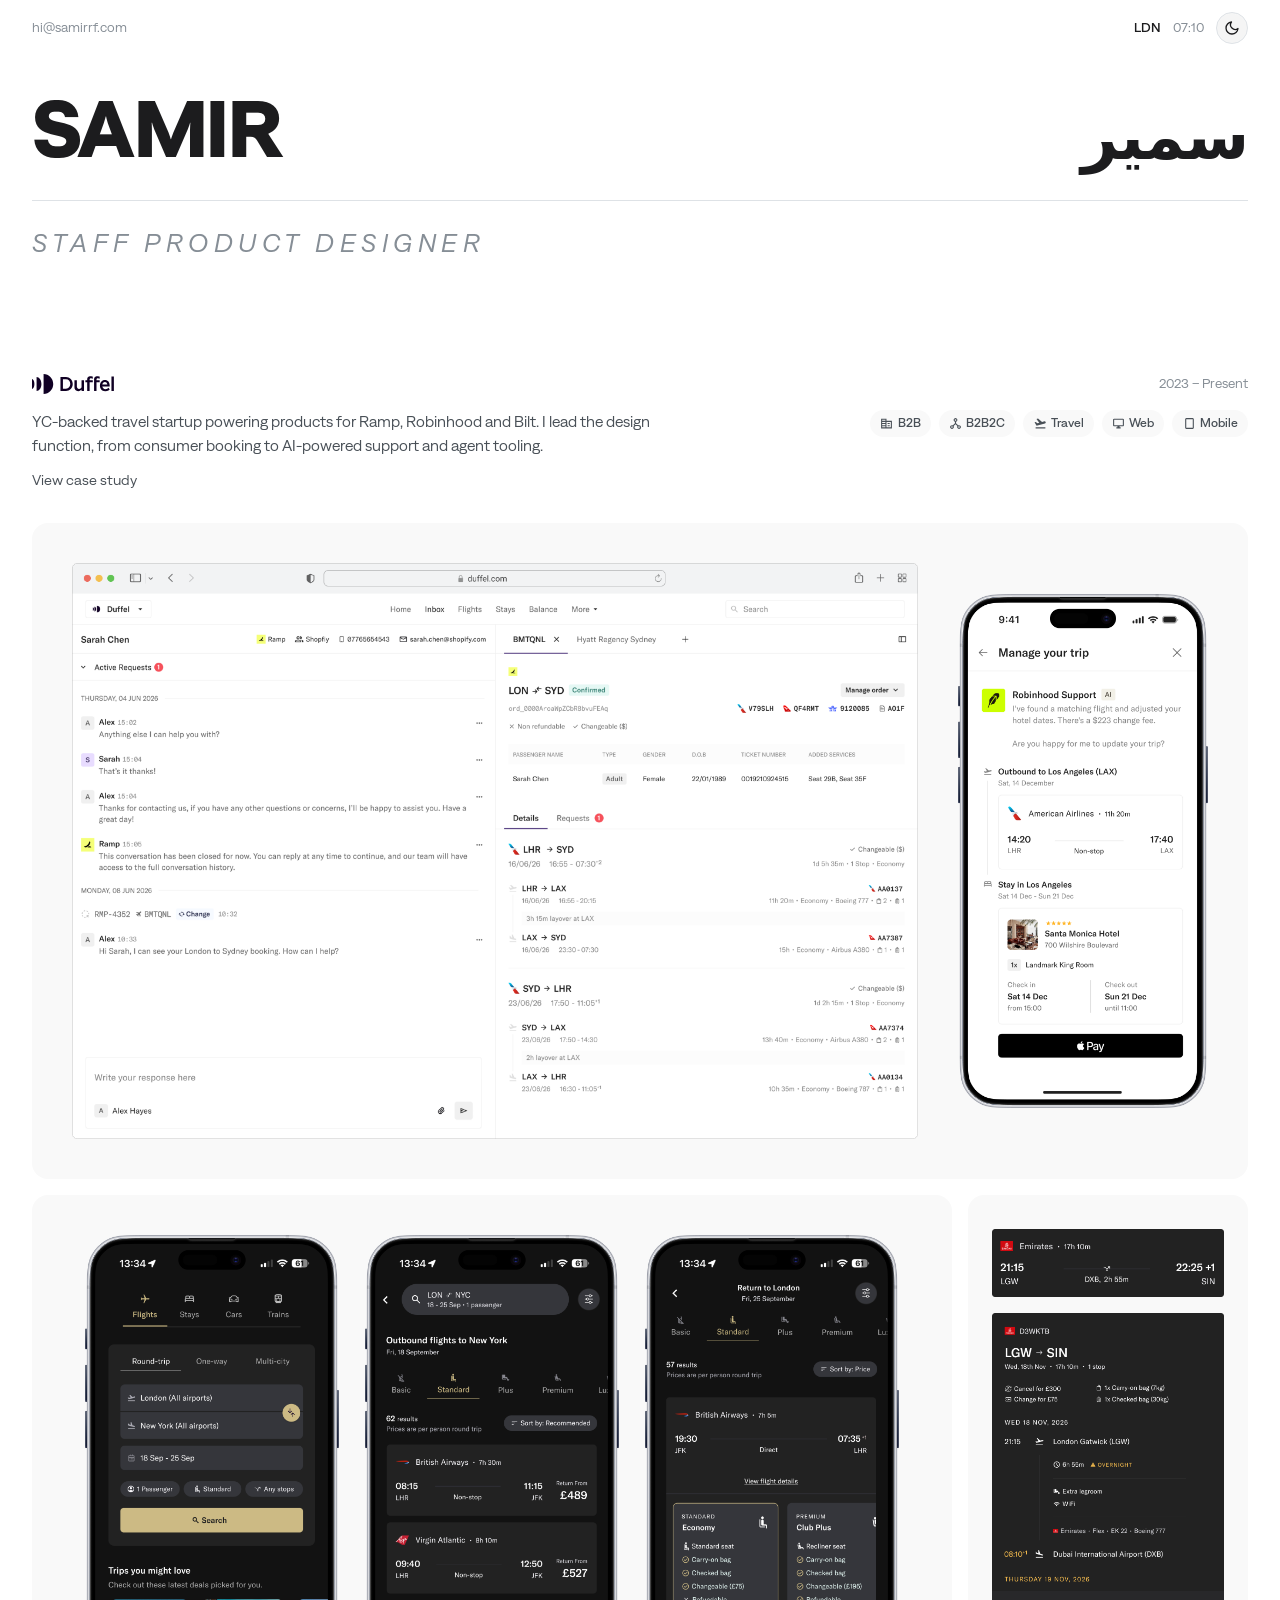
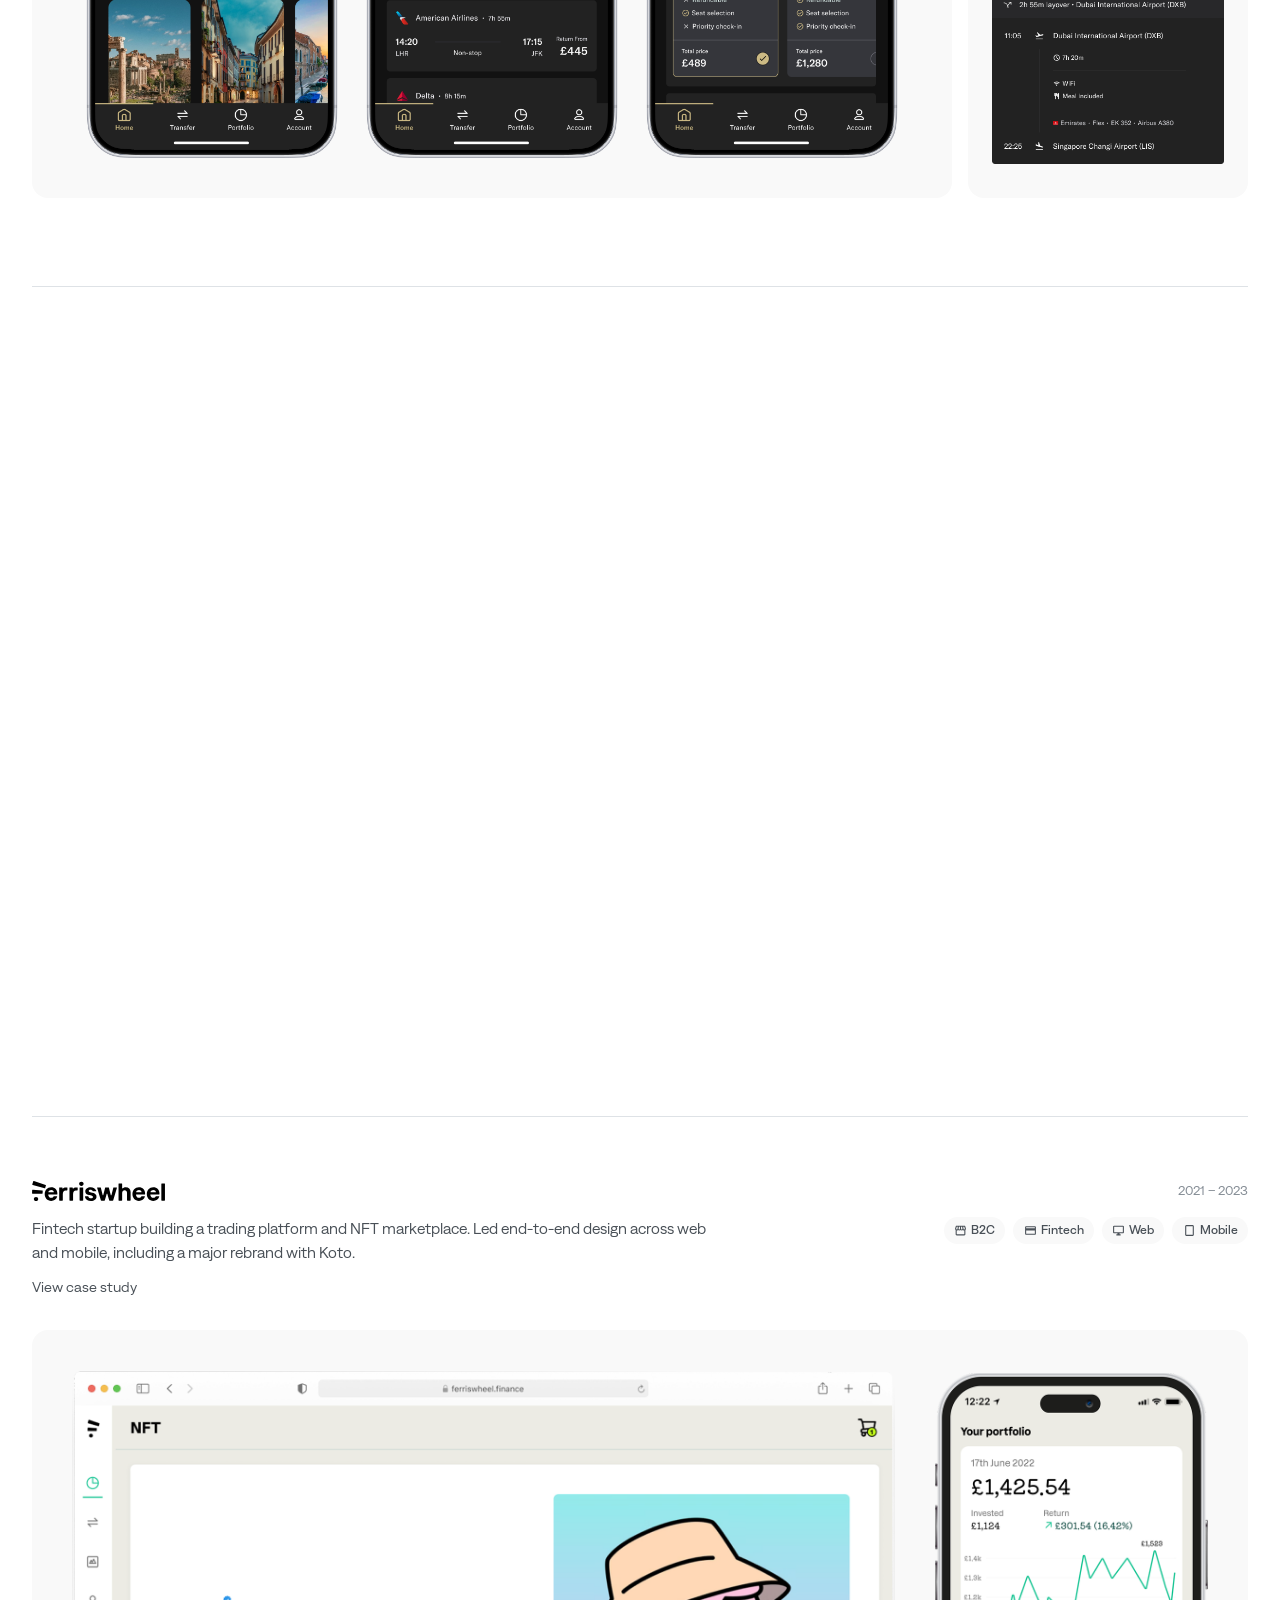
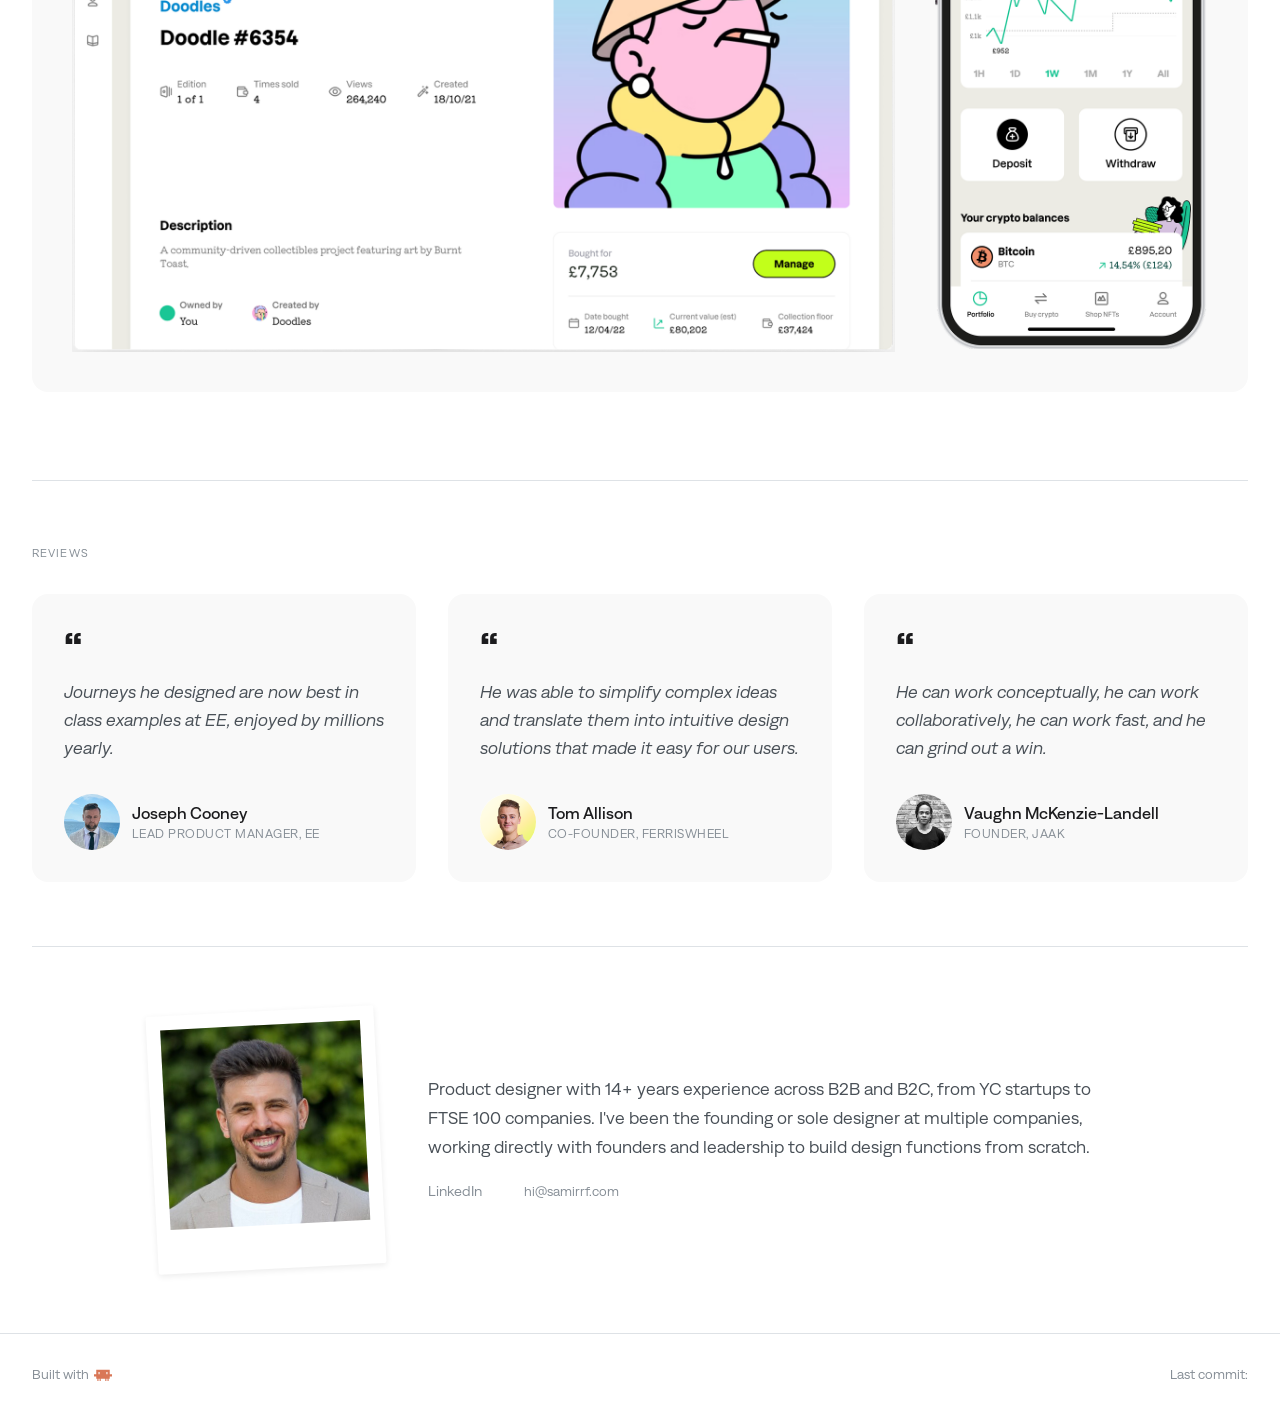
==== commit cb50ed31: "Add B2B2C tag (Duffel) + peek caption tweak - B2B2C tag on Duffel case study and homepage card, netw" ====
--- a/index.html
+++ b/index.html
@@ -65,6 +65,7 @@
         <div class="project__meta-right">
           <ul class="project__tags">
             <li class="tag"><span class="tag__icon tag__icon--b2b" aria-hidden="true"></span>B2B</li>
+            <li class="tag"><span class="tag__icon tag__icon--b2b2c" aria-hidden="true"></span>B2B2C</li>
             <li class="tag"><span class="tag__icon tag__icon--travel" aria-hidden="true"></span>Travel</li>
             <li class="tag"><span class="tag__icon tag__icon--web" aria-hidden="true"></span>Web</li>
             <li class="tag"><span class="tag__icon tag__icon--mobile" aria-hidden="true"></span>Mobile</li>
@@ -319,8 +320,8 @@
           { src: 'assets/img/image 6.png',                caption: 'Gooner', gooner: true },
           { src: 'assets/img/peek-real-cowboy.png',       caption: 'Cowboy' },
           { src: 'assets/img/peek-family-guy.png',        caption: 'Family guy' },
-          { src: 'assets/img/peek-man-of-leisure.png',    caption: 'Man of leisure' },
-          { src: 'assets/img/peek-intrepid-explorer.png', caption: 'Intrepid explorer' }
+          { src: 'assets/img/peek-man-of-leisure.png',    caption: 'Man of leisure', low: true },
+          { src: 'assets/img/peek-intrepid-explorer.png', caption: 'Explorer' }
         ];
         personas.forEach(function (p) { var i = new Image(); i.src = p.src; }); // preload
         var personaIdx = 0;
@@ -328,6 +329,7 @@
         function showPeek() {
           var p = personas[personaIdx];
           peekImg.src = p.src;
+          peekImg.classList.toggle('hero__peek--on-divider', !!p.low);
           peekTitle.textContent = p.caption;
           heroSection.classList.add('hero--peek-active');
           document.body.classList.toggle('is-gooner-peek', !!p.gooner);
--- a/styles/main.css
+++ b/styles/main.css
@@ -540,6 +540,13 @@
   object-fit: cover;
 }
 
+/* Man of leisure: sit on the divider line instead of peeking from the name */
+.hero__peek--on-divider {
+  top: auto;
+  bottom: -80px;
+  translate: 0;
+}
+
 .hero--peek-active .hero__peek {
   opacity: 1;
   transform: translateY(0);
@@ -734,6 +741,7 @@
 .tag__icon--b2c { -webkit-mask-image: url("data:image/svg+xml,%3Csvg xmlns=%27http://www.w3.org/2000/svg%27 height=%2724%27 viewBox=%270 -960 960 960%27 width=%2724%27%3E%3Cpath d=%27M841-518v318q0 33-23.5 56.5T761-120H201q-33 0-56.5-23.5T121-200v-318q-23-21-35.5-54t-.5-72l42-136q8-26 28.5-43t47.5-17h556q27 0 47 16.5t29 43.5l42 136q12 39-.5 71T841-518Zm-272-42q27 0 41-18.5t11-41.5l-22-140h-78v148q0 21 14 36.5t34 15.5Zm-180 0q23 0 37.5-15.5T441-612v-148h-78l-22 140q-4 24 10.5 42t37.5 18Zm-178 0q18 0 31.5-13t16.5-33l22-154h-78l-40 134q-6 20 6.5 43t41.5 23Zm540 0q29 0 42-23t6-43l-42-134h-76l22 154q3 20 16.5 33t31.5 13ZM201-200h560v-282q-5 2-6.5 2H751q-27 0-47.5-9T663-518q-18 18-41 28t-49 10q-27 0-50.5-10T481-518q-17 18-39.5 28T393-480q-29 0-52.5-10T299-518q-21 21-41.5 29.5T211-480h-4.5q-2.5 0-5.5-2v282Zm560 0H201h560Z%27/%3E%3C/svg%3E"); mask-image: url("data:image/svg+xml,%3Csvg xmlns=%27http://www.w3.org/2000/svg%27 height=%2724%27 viewBox=%270 -960 960 960%27 width=%2724%27%3E%3Cpath d=%27M841-518v318q0 33-23.5 56.5T761-120H201q-33 0-56.5-23.5T121-200v-318q-23-21-35.5-54t-.5-72l42-136q8-26 28.5-43t47.5-17h556q27 0 47 16.5t29 43.5l42 136q12 39-.5 71T841-518Zm-272-42q27 0 41-18.5t11-41.5l-22-140h-78v148q0 21 14 36.5t34 15.5Zm-180 0q23 0 37.5-15.5T441-612v-148h-78l-22 140q-4 24 10.5 42t37.5 18Zm-178 0q18 0 31.5-13t16.5-33l22-154h-78l-40 134q-6 20 6.5 43t41.5 23Zm540 0q29 0 42-23t6-43l-42-134h-76l22 154q3 20 16.5 33t31.5 13ZM201-200h560v-282q-5 2-6.5 2H751q-27 0-47.5-9T663-518q-18 18-41 28t-49 10q-27 0-50.5-10T481-518q-17 18-39.5 28T393-480q-29 0-52.5-10T299-518q-21 21-41.5 29.5T211-480h-4.5q-2.5 0-5.5-2v282Zm560 0H201h560Z%27/%3E%3C/svg%3E"); }
 .tag__icon--fintech { -webkit-mask-image: url("data:image/svg+xml,%3Csvg xmlns=%27http://www.w3.org/2000/svg%27 height=%2724%27 viewBox=%270 -960 960 960%27 width=%2724%27%3E%3Cpath d=%27M880-720v480q0 33-23.5 56.5T800-160H160q-33 0-56.5-23.5T80-240v-480q0-33 23.5-56.5T160-800h640q33 0 56.5 23.5T880-720Zm-720 80h640v-80H160v80Zm0 160v240h640v-240H160Zm0 240v-480 480Z%27/%3E%3C/svg%3E"); mask-image: url("data:image/svg+xml,%3Csvg xmlns=%27http://www.w3.org/2000/svg%27 height=%2724%27 viewBox=%270 -960 960 960%27 width=%2724%27%3E%3Cpath d=%27M880-720v480q0 33-23.5 56.5T800-160H160q-33 0-56.5-23.5T80-240v-480q0-33 23.5-56.5T160-800h640q33 0 56.5 23.5T880-720Zm-720 80h640v-80H160v80Zm0 160v240h640v-240H160Zm0 240v-480 480Z%27/%3E%3C/svg%3E"); }
 .tag__icon--telco { -webkit-mask-image: url("data:image/svg+xml,%3Csvg xmlns=%27http://www.w3.org/2000/svg%27 height=%2724%27 viewBox=%270 -960 960 960%27 width=%2724%27%3E%3Cpath d=%27M196-276q-57-60-86.5-133T80-560q0-78 29.5-151T196-844l48 48q-48 48-72 110.5T148-560q0 63 24 125.5T244-324l-48 48Zm96-96q-39-39-59.5-88T212-560q0-51 20.5-100t59.5-88l48 48q-30 27-45 64t-15 76q0 36 15 73t45 67l-48 48ZM280-80l135-405q-16-14-25.5-33t-9.5-42q0-42 29-71t71-29q42 0 71 29t29 71q0 23-9.5 42T545-485L680-80h-80l-26-80H387l-27 80h-80Zm133-160h134l-67-200-67 200Zm255-132-48-48q30-27 45-64t15-76q0-36-15-73t-45-67l48-48q39 39 58 88t22 100q0 51-20.5 100T668-372Zm96 96-48-48q48-48 72-110.5T812-560q0-63-24-125.5T716-796l48-48q57 60 86.5 133T880-560q0 78-28 151t-88 133Z%27/%3E%3C/svg%3E"); mask-image: url("data:image/svg+xml,%3Csvg xmlns=%27http://www.w3.org/2000/svg%27 height=%2724%27 viewBox=%270 -960 960 960%27 width=%2724%27%3E%3Cpath d=%27M196-276q-57-60-86.5-133T80-560q0-78 29.5-151T196-844l48 48q-48 48-72 110.5T148-560q0 63 24 125.5T244-324l-48 48Zm96-96q-39-39-59.5-88T212-560q0-51 20.5-100t59.5-88l48 48q-30 27-45 64t-15 76q0 36 15 73t45 67l-48 48ZM280-80l135-405q-16-14-25.5-33t-9.5-42q0-42 29-71t71-29q42 0 71 29t29 71q0 23-9.5 42T545-485L680-80h-80l-26-80H387l-27 80h-80Zm133-160h134l-67-200-67 200Zm255-132-48-48q30-27 45-64t15-76q0-36-15-73t-45-67l48-48q39 39 58 88t22 100q0 51-20.5 100T668-372Zm96 96-48-48q48-48 72-110.5T812-560q0-63-24-125.5T716-796l48-48q57 60 86.5 133T880-560q0 78-28 151t-88 133Z%27/%3E%3C/svg%3E"); }
+.tag__icon--b2b2c { -webkit-mask-image: url("data:image/svg+xml,%3Csvg xmlns=%27http://www.w3.org/2000/svg%27 height=%2724%27 viewBox=%270 -960 960 960%27 width=%2724%27%3E%3Cpath d=%27M220-80q-58 0-99-41t-41-99q0-58 41-99t99-41q18 0 35 4.5t32 12.5l153-153v-110q-44-13-72-49.5T340-740q0-58 41-99t99-41q58 0 99 41t41 99q0 48-28 84.5T520-606v110l154 153q15-8 31.5-12.5T740-360q58 0 99 41t41 99q0 58-41 99t-99 41q-58 0-99-41t-41-99q0-18 4.5-35t12.5-32L480-424 343-287q8 15 12.5 32t4.5 35q0 58-41 99t-99 41Zm520-80q25 0 42.5-17.5T800-220q0-25-17.5-42.5T740-280q-25 0-42.5 17.5T680-220q0 25 17.5 42.5T740-160ZM480-680q25 0 42.5-17.5T540-740q0-25-17.5-42.5T480-800q-25 0-42.5 17.5T420-740q0 25 17.5 42.5T480-680ZM220-160q25 0 42.5-17.5T280-220q0-25-17.5-42.5T220-280q-25 0-42.5 17.5T160-220q0 25 17.5 42.5T220-160Z%27/%3E%3C/svg%3E"); mask-image: url("data:image/svg+xml,%3Csvg xmlns=%27http://www.w3.org/2000/svg%27 height=%2724%27 viewBox=%270 -960 960 960%27 width=%2724%27%3E%3Cpath d=%27M220-80q-58 0-99-41t-41-99q0-58 41-99t99-41q18 0 35 4.5t32 12.5l153-153v-110q-44-13-72-49.5T340-740q0-58 41-99t99-41q58 0 99 41t41 99q0 48-28 84.5T520-606v110l154 153q15-8 31.5-12.5T740-360q58 0 99 41t41 99q0 58-41 99t-99 41q-58 0-99-41t-41-99q0-18 4.5-35t12.5-32L480-424 343-287q8 15 12.5 32t4.5 35q0 58-41 99t-99 41Zm520-80q25 0 42.5-17.5T800-220q0-25-17.5-42.5T740-280q-25 0-42.5 17.5T680-220q0 25 17.5 42.5T740-160ZM480-680q25 0 42.5-17.5T540-740q0-25-17.5-42.5T480-800q-25 0-42.5 17.5T420-740q0 25 17.5 42.5T480-680ZM220-160q25 0 42.5-17.5T280-220q0-25-17.5-42.5T220-280q-25 0-42.5 17.5T160-220q0 25 17.5 42.5T220-160Z%27/%3E%3C/svg%3E"); }
 
 /* Screenshots */
 .project__screenshots {
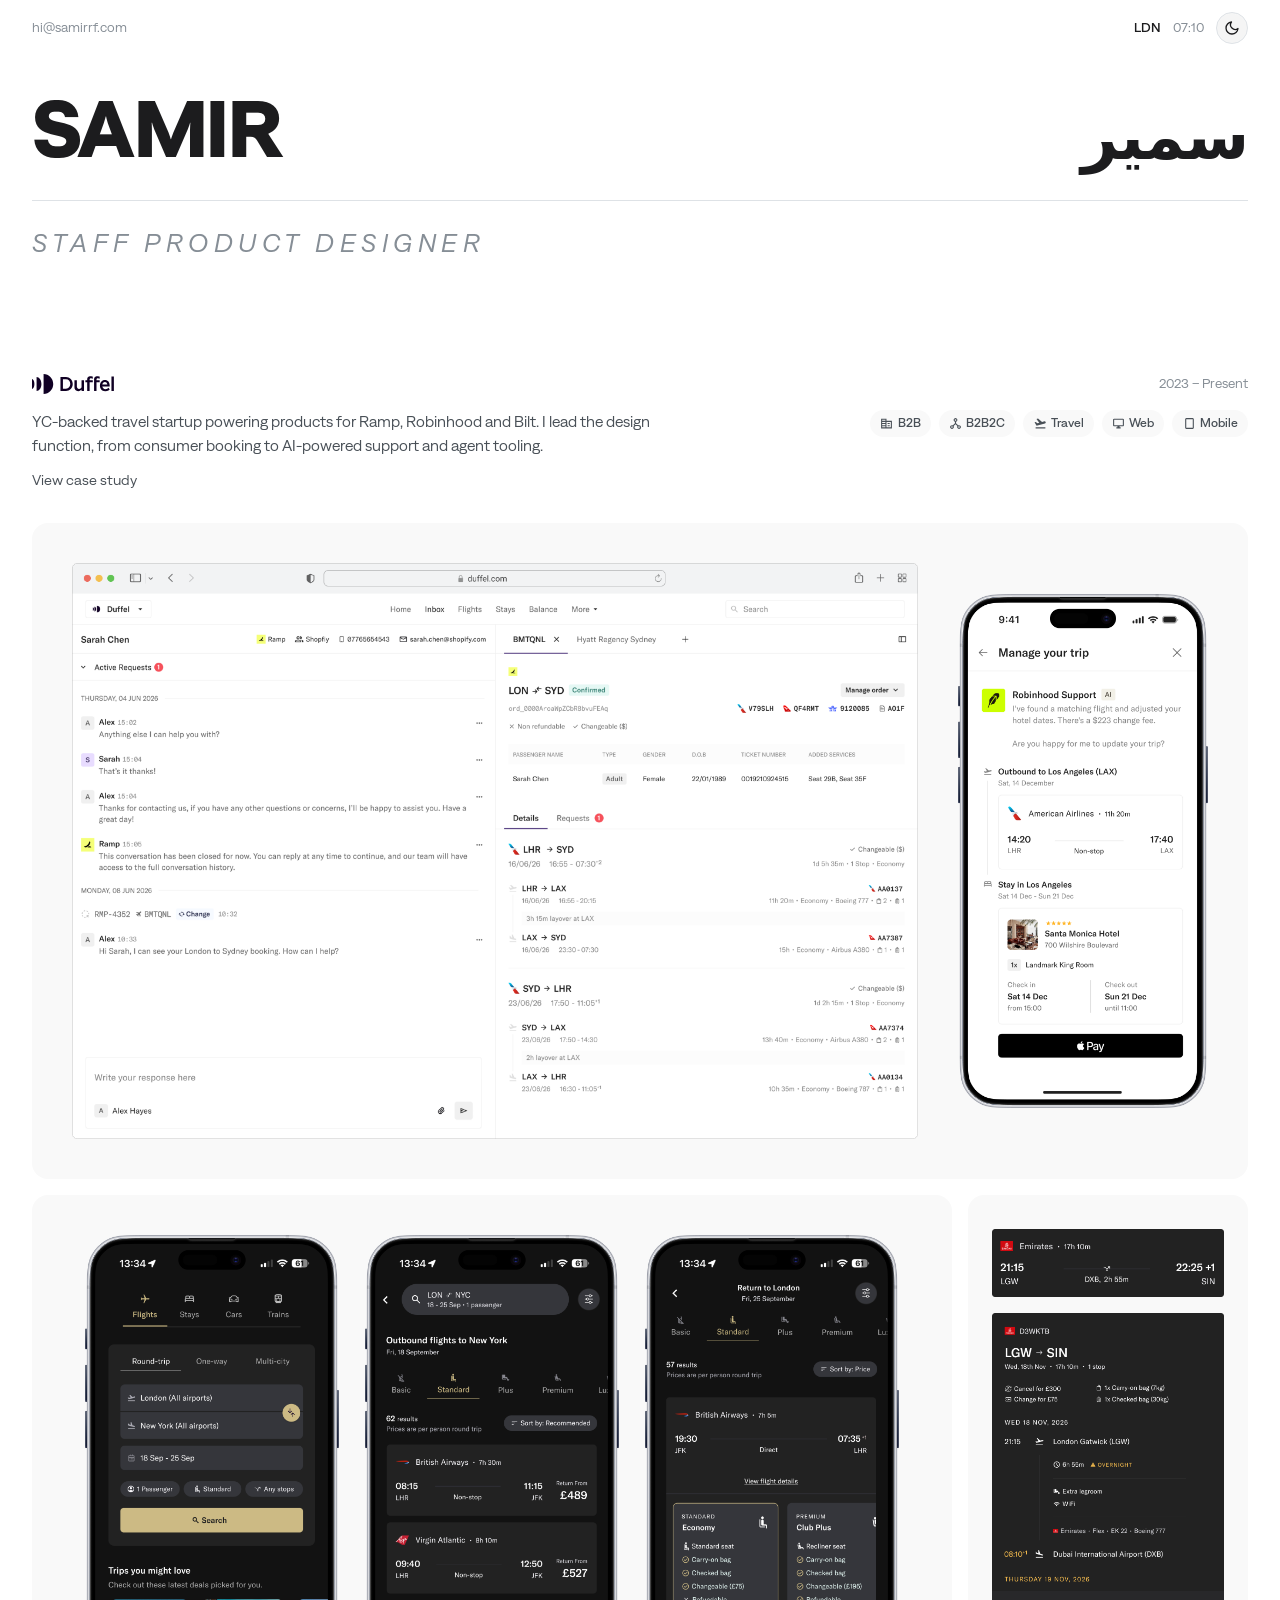
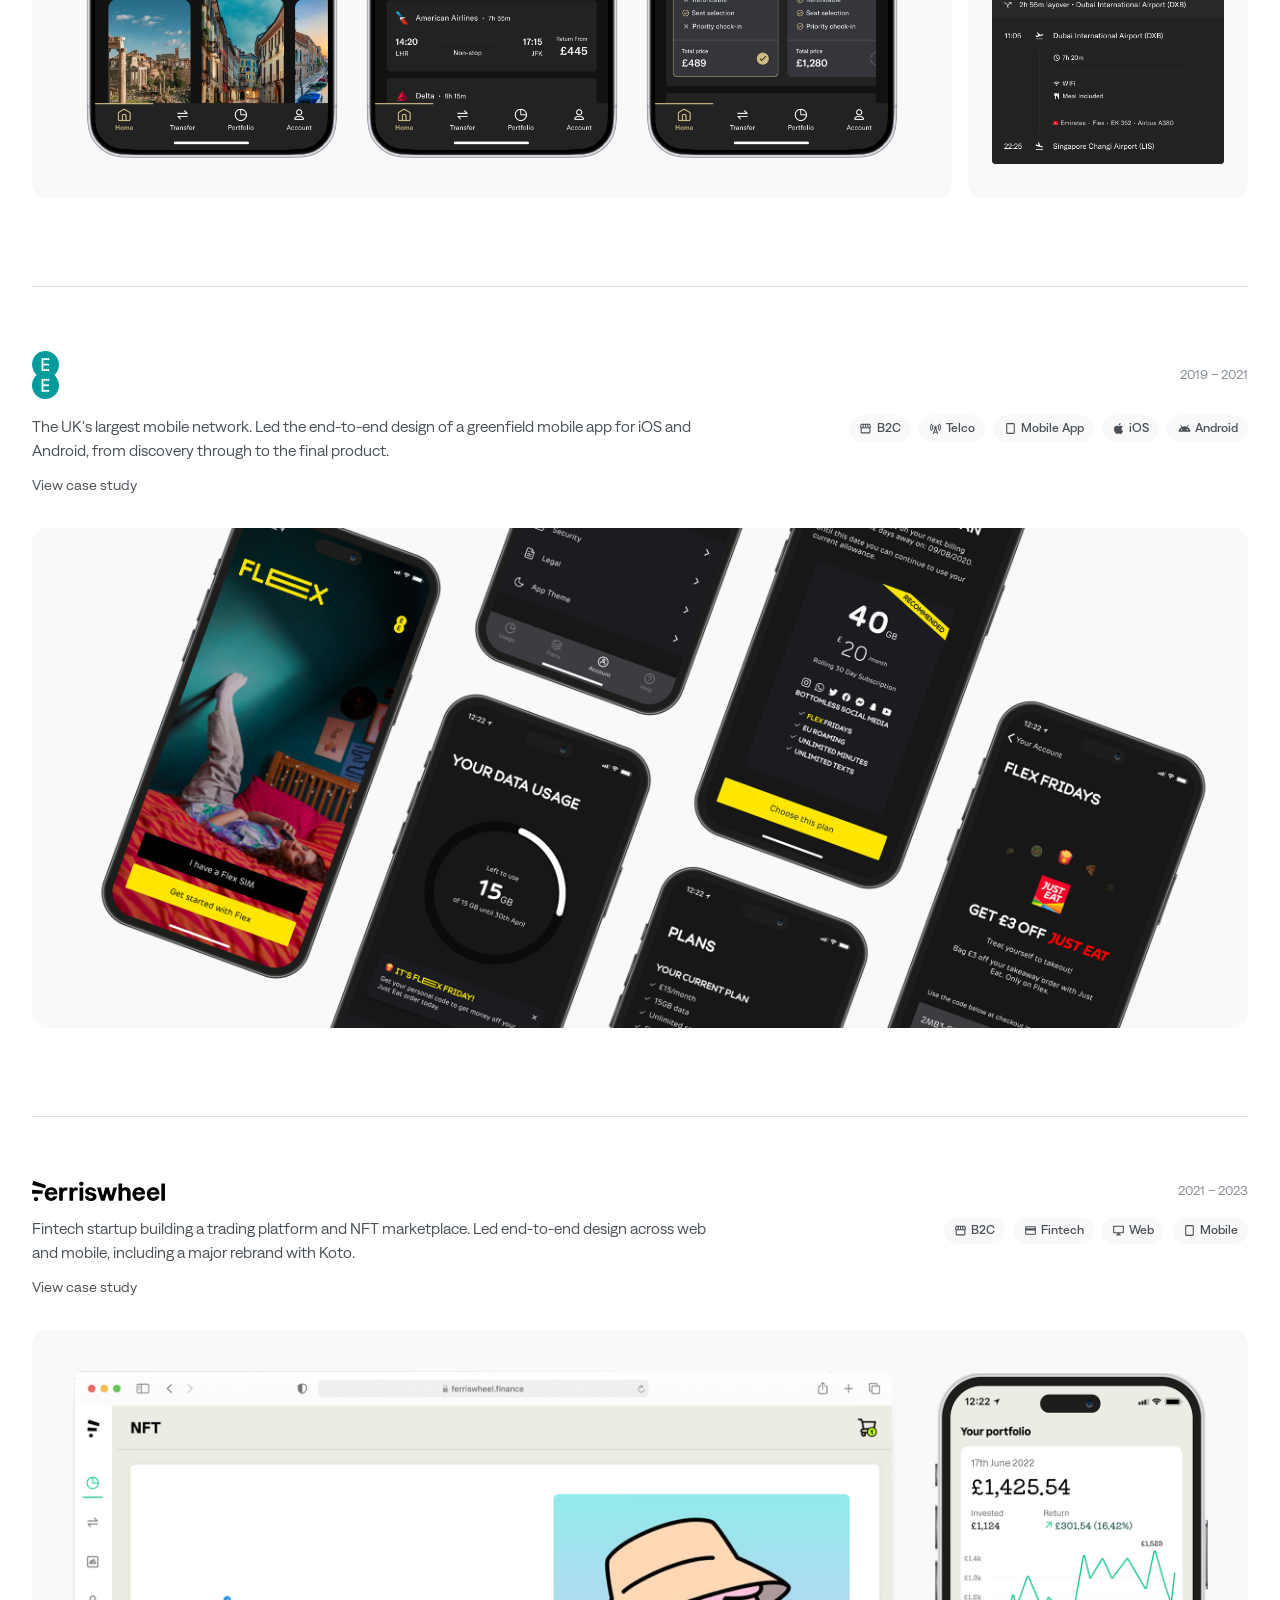
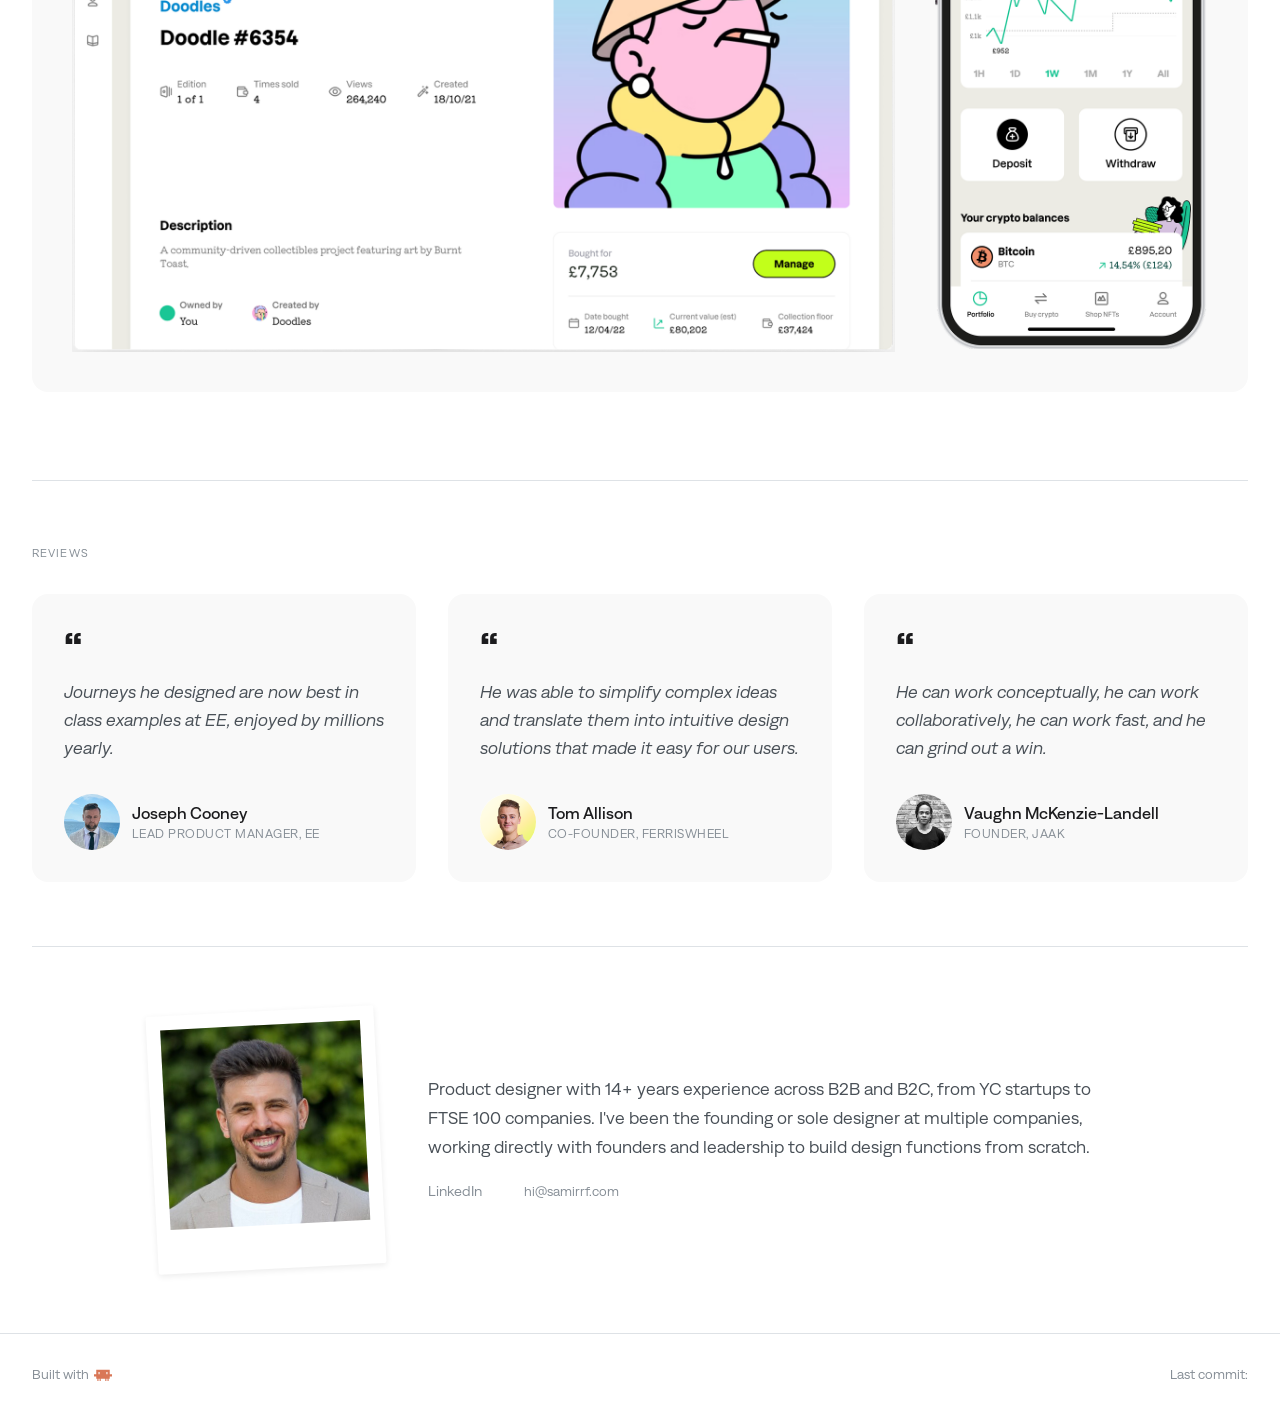
==== commit c351e0f5: "Move Man of leisure to last in peek rotation (punchline)" ====
--- a/index.html
+++ b/index.html
@@ -320,8 +320,8 @@
           { src: 'assets/img/image 6.png',                caption: 'Gooner', gooner: true },
           { src: 'assets/img/peek-real-cowboy.png',       caption: 'Cowboy' },
           { src: 'assets/img/peek-family-guy.png',        caption: 'Family guy' },
-          { src: 'assets/img/peek-man-of-leisure.png',    caption: 'Man of leisure', low: true },
-          { src: 'assets/img/peek-intrepid-explorer.png', caption: 'Explorer' }
+          { src: 'assets/img/peek-intrepid-explorer.png', caption: 'Explorer' },
+          { src: 'assets/img/peek-man-of-leisure.png',    caption: 'Man of leisure', low: true }
         ];
         personas.forEach(function (p) { var i = new Image(); i.src = p.src; }); // preload
         var personaIdx = 0;
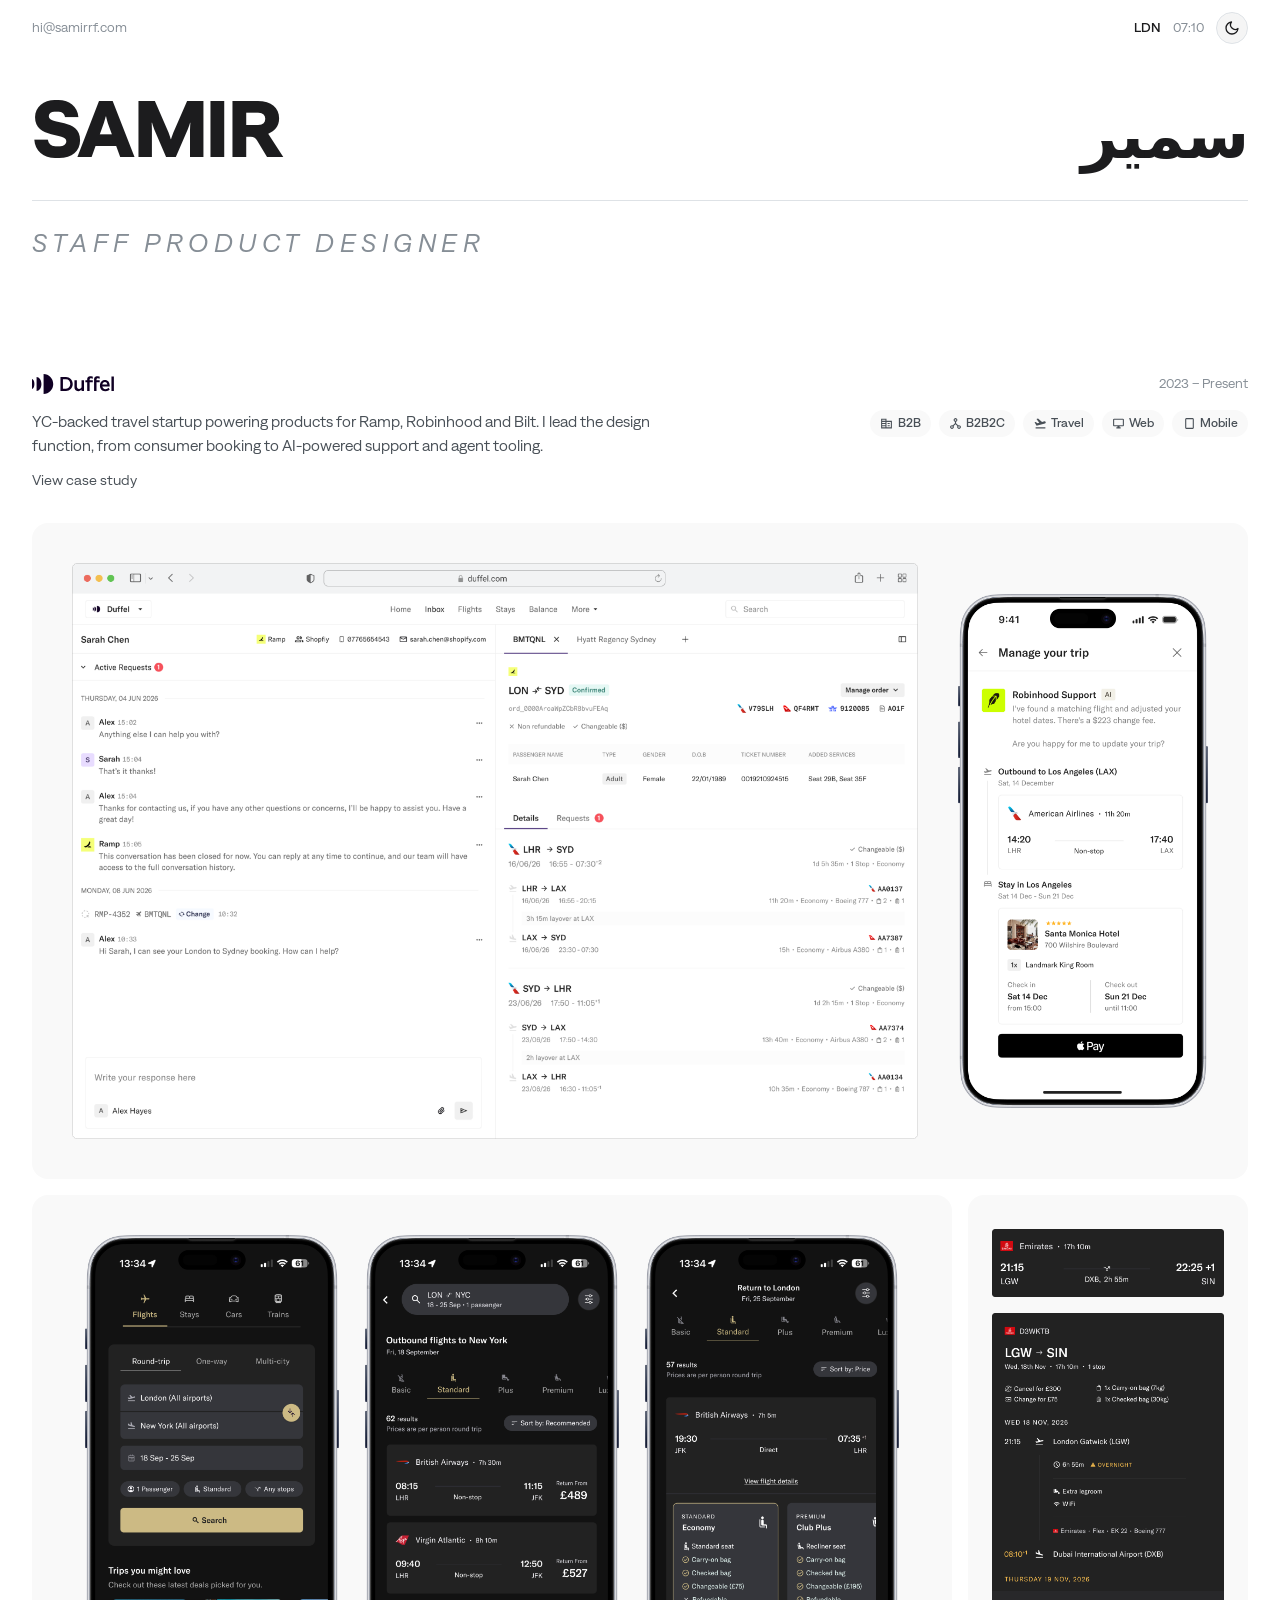
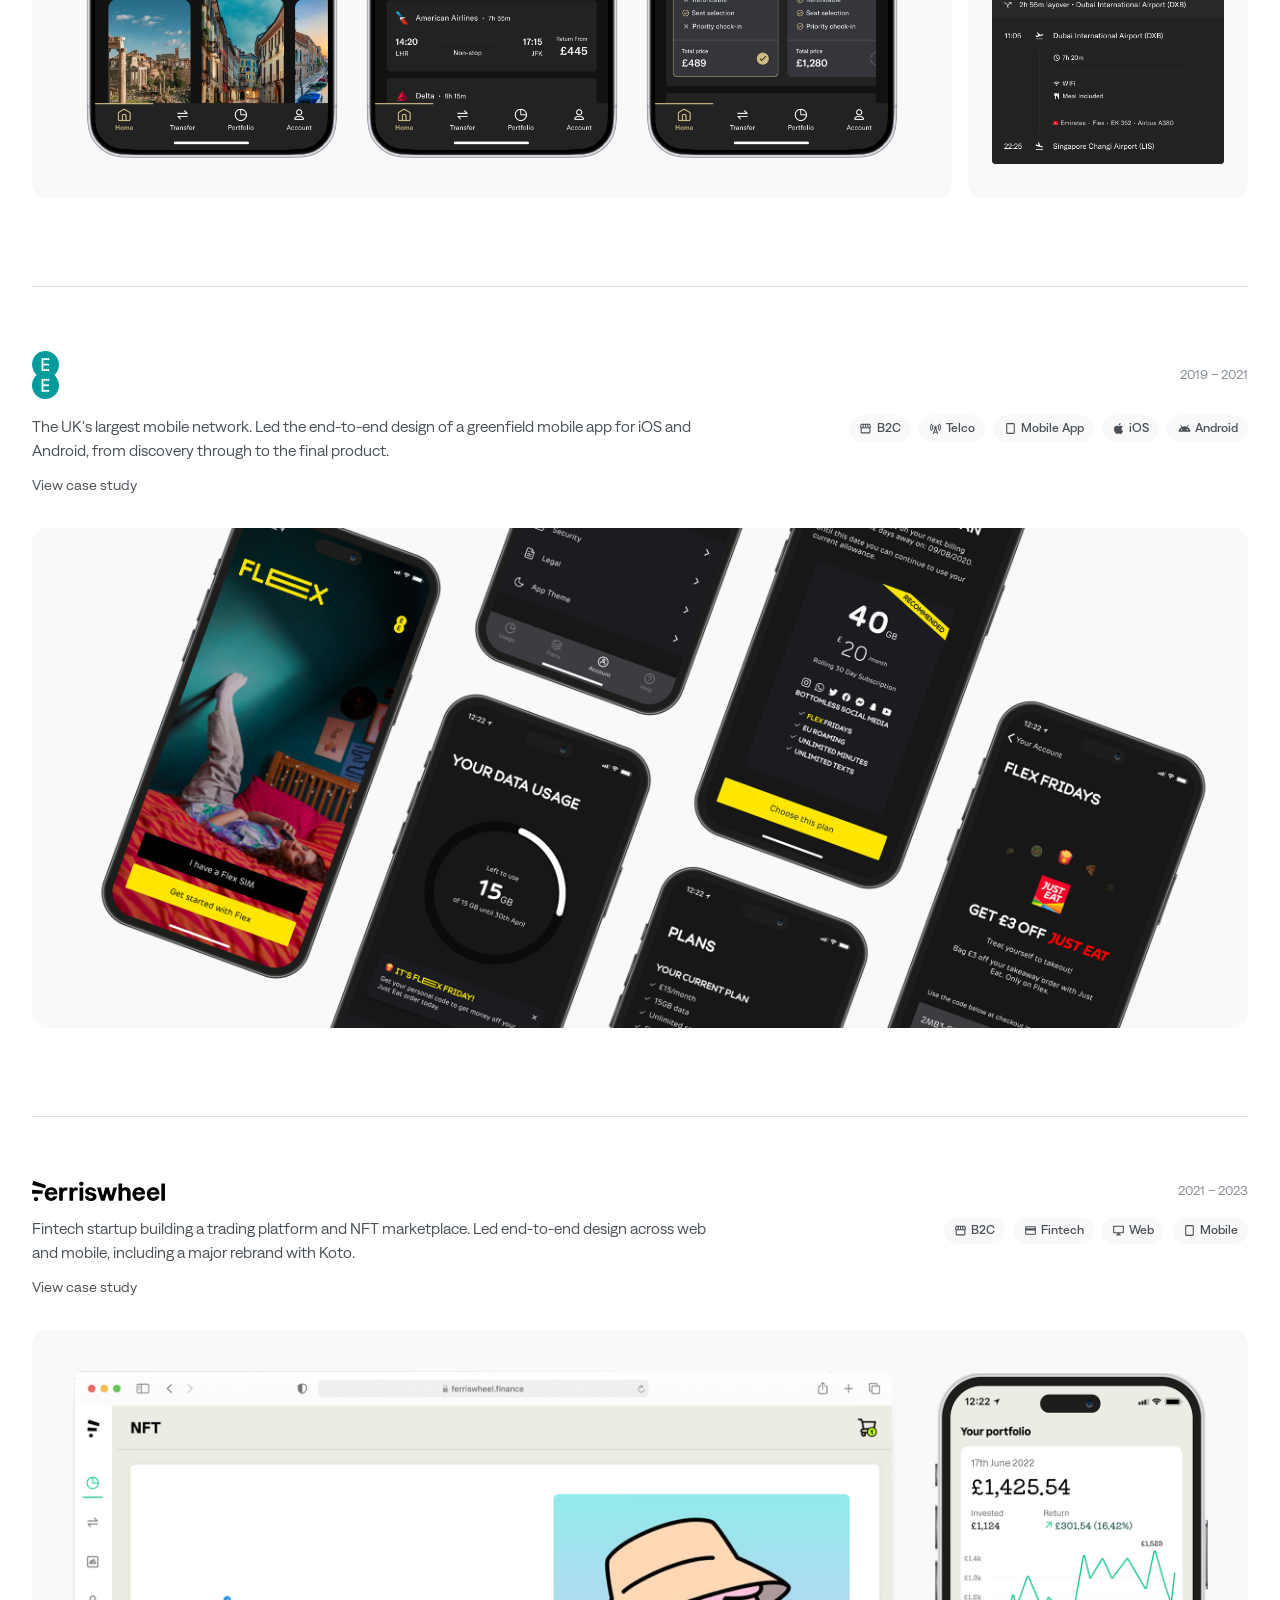
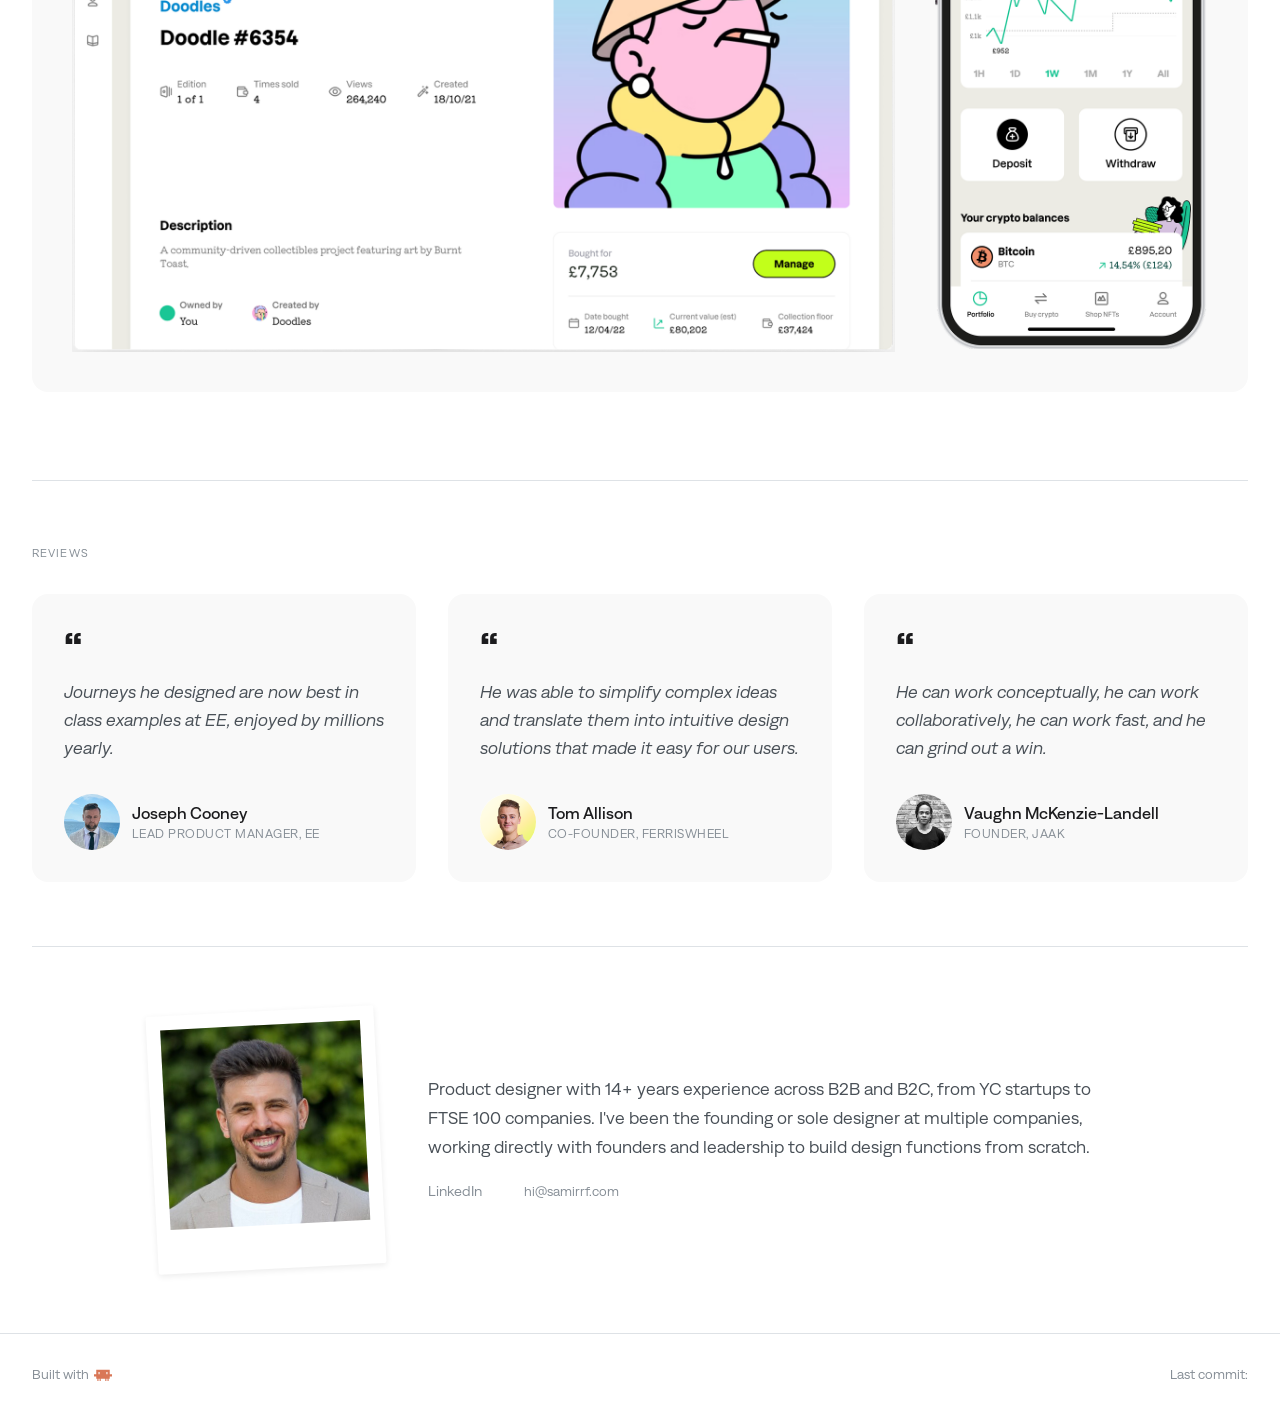
==== commit db52192c: "Add Open Graph share images and tags; pin Arabic name to Geeza Pro - Homepage, Duffel, EE and Ferris" ====
--- a/index.html
+++ b/index.html
@@ -4,6 +4,16 @@
   <meta charset="UTF-8">
   <meta name="viewport" content="width=device-width, initial-scale=1.0">
   <title>Samir</title>
+  <meta name="description" content="Product designer with 14+ years across B2B and B2C, founding or sole designer at YC startups and FTSE 100 companies, from consumer apps to AI-powered tooling.">
+  <meta property="og:type" content="website">
+  <meta property="og:url" content="https://samirrf.com/">
+  <meta property="og:title" content="Samir Rashed-Fernandes, Product Designer">
+  <meta property="og:description" content="Product designer with 14+ years across B2B and B2C, founding or sole designer at YC startups and FTSE 100 companies.">
+  <meta property="og:image" content="https://samirrf.com/assets/img/og-home.png">
+  <meta property="og:image:width" content="1200">
+  <meta property="og:image:height" content="630">
+  <meta name="twitter:card" content="summary_large_image">
+  <meta name="twitter:image" content="https://samirrf.com/assets/img/og-home.png">
   <link rel="icon" href="assets/img/favicon.svg" type="image/svg+xml">
   <link rel="icon" type="image/png" href="assets/img/favicon-32.png">
   <link rel="apple-touch-icon" href="assets/img/apple-touch-icon.png">
--- a/styles/main.css
+++ b/styles/main.css
@@ -505,6 +505,8 @@
 .hero__name-ar {
   direction: rtl;
   font-size: clamp(2rem, 6vw, 64px);
+  /* Pin the Arabic font so Safari matches Chrome (Denim has no Arabic glyphs) */
+  font-family: "Geeza Pro", system-ui, sans-serif;
 }
 
 /* Peek image on SAMIR hover */
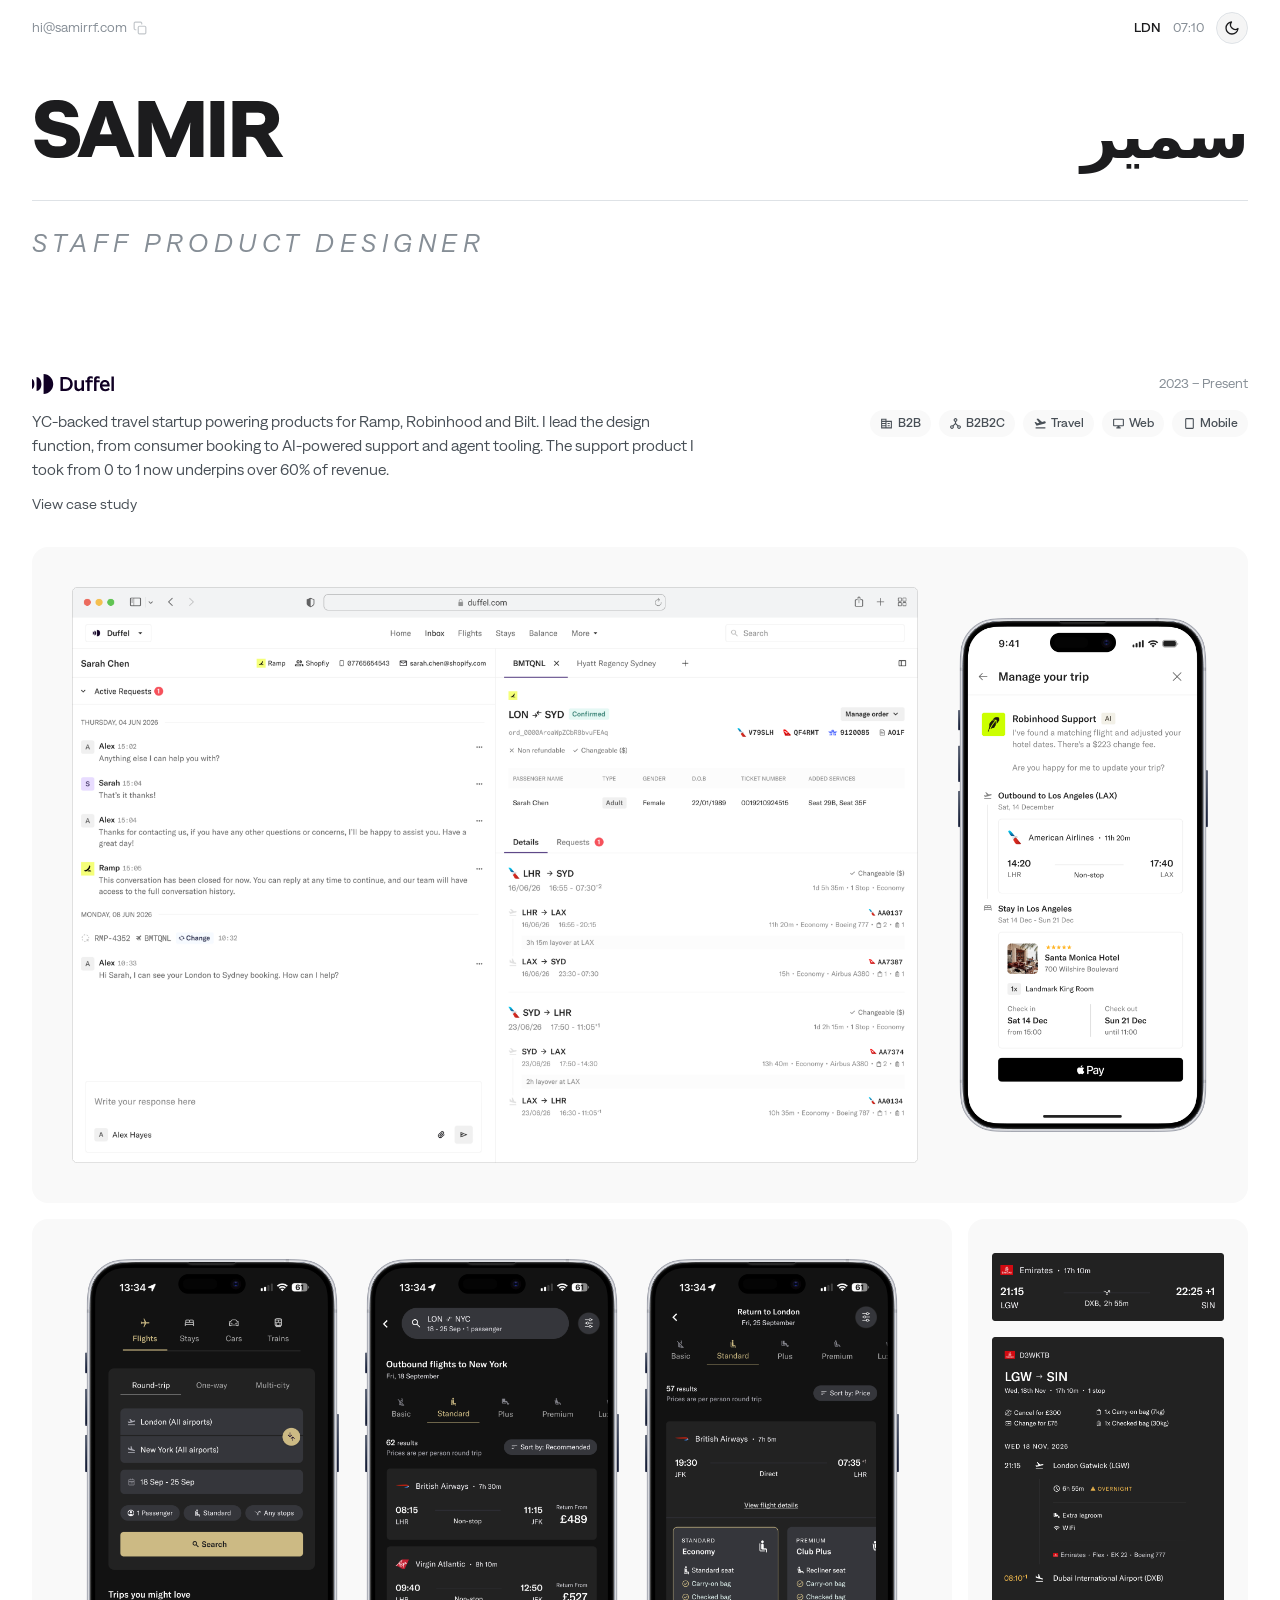
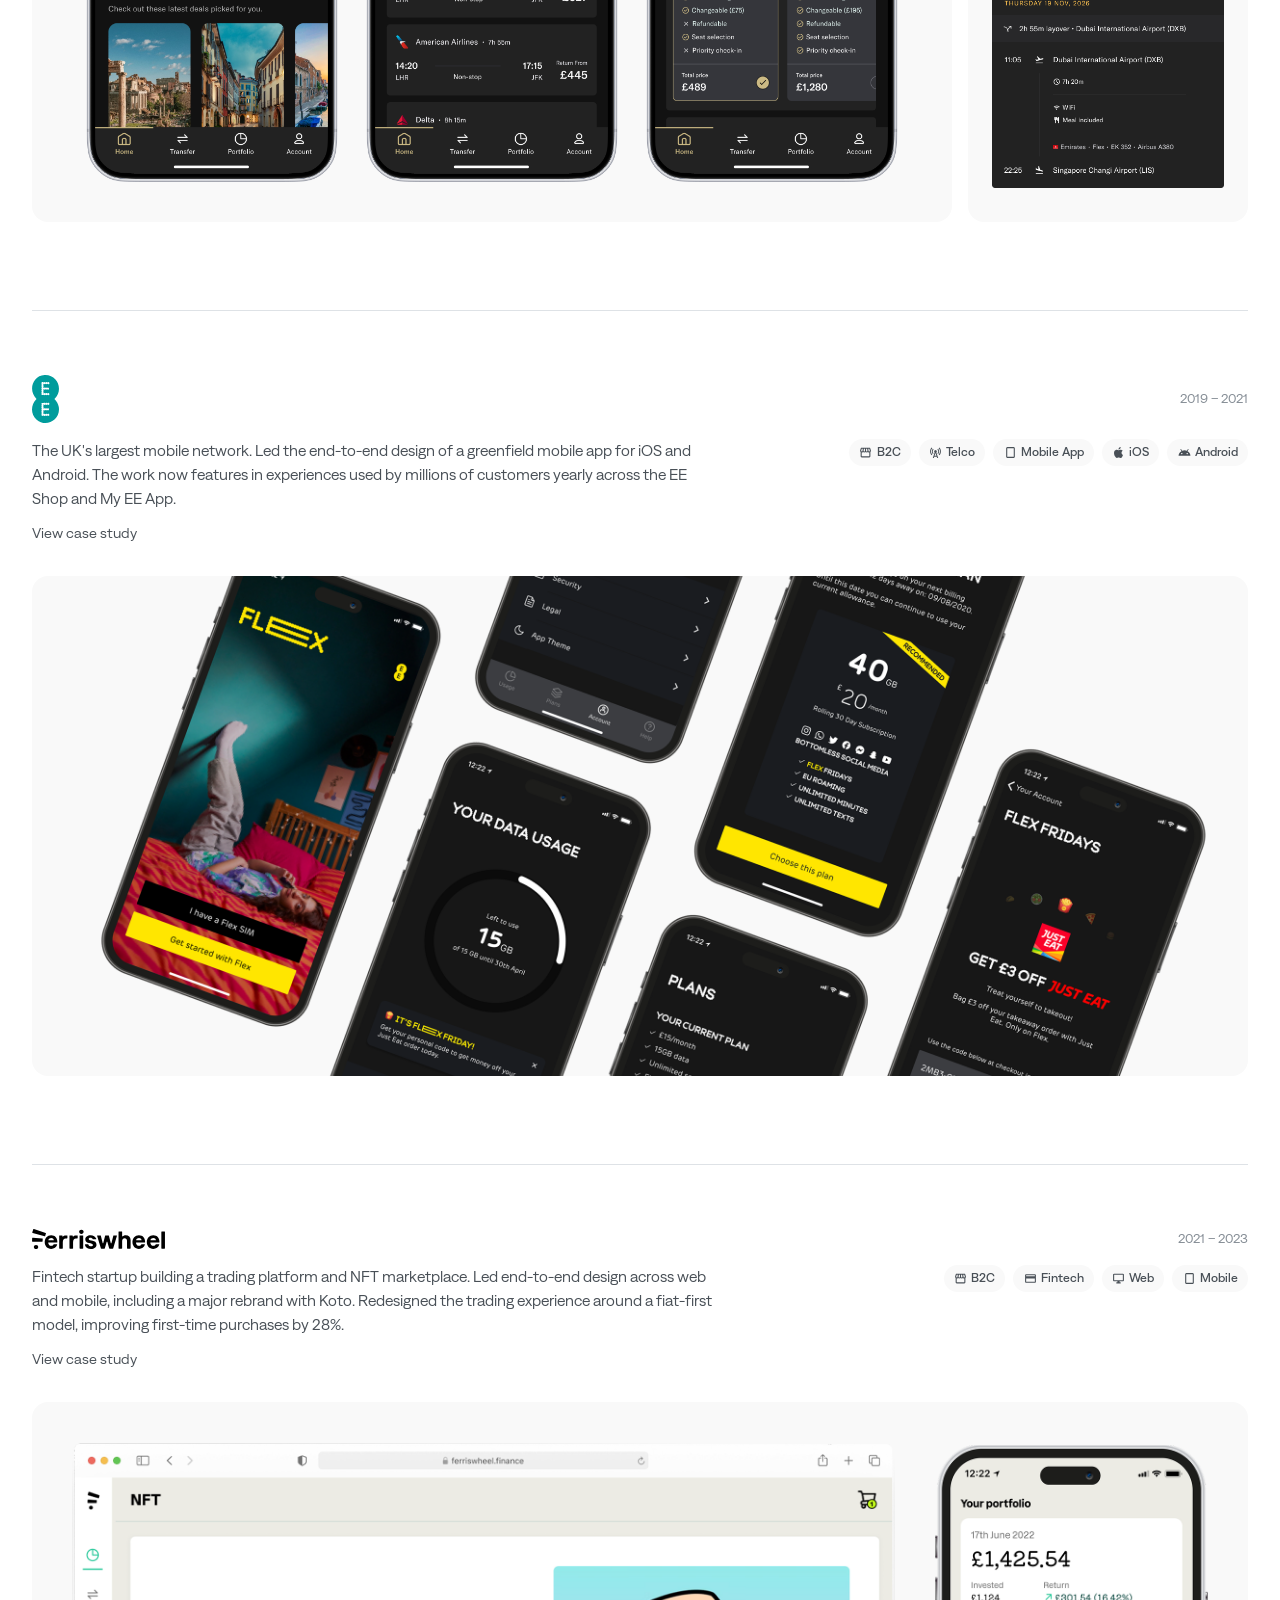
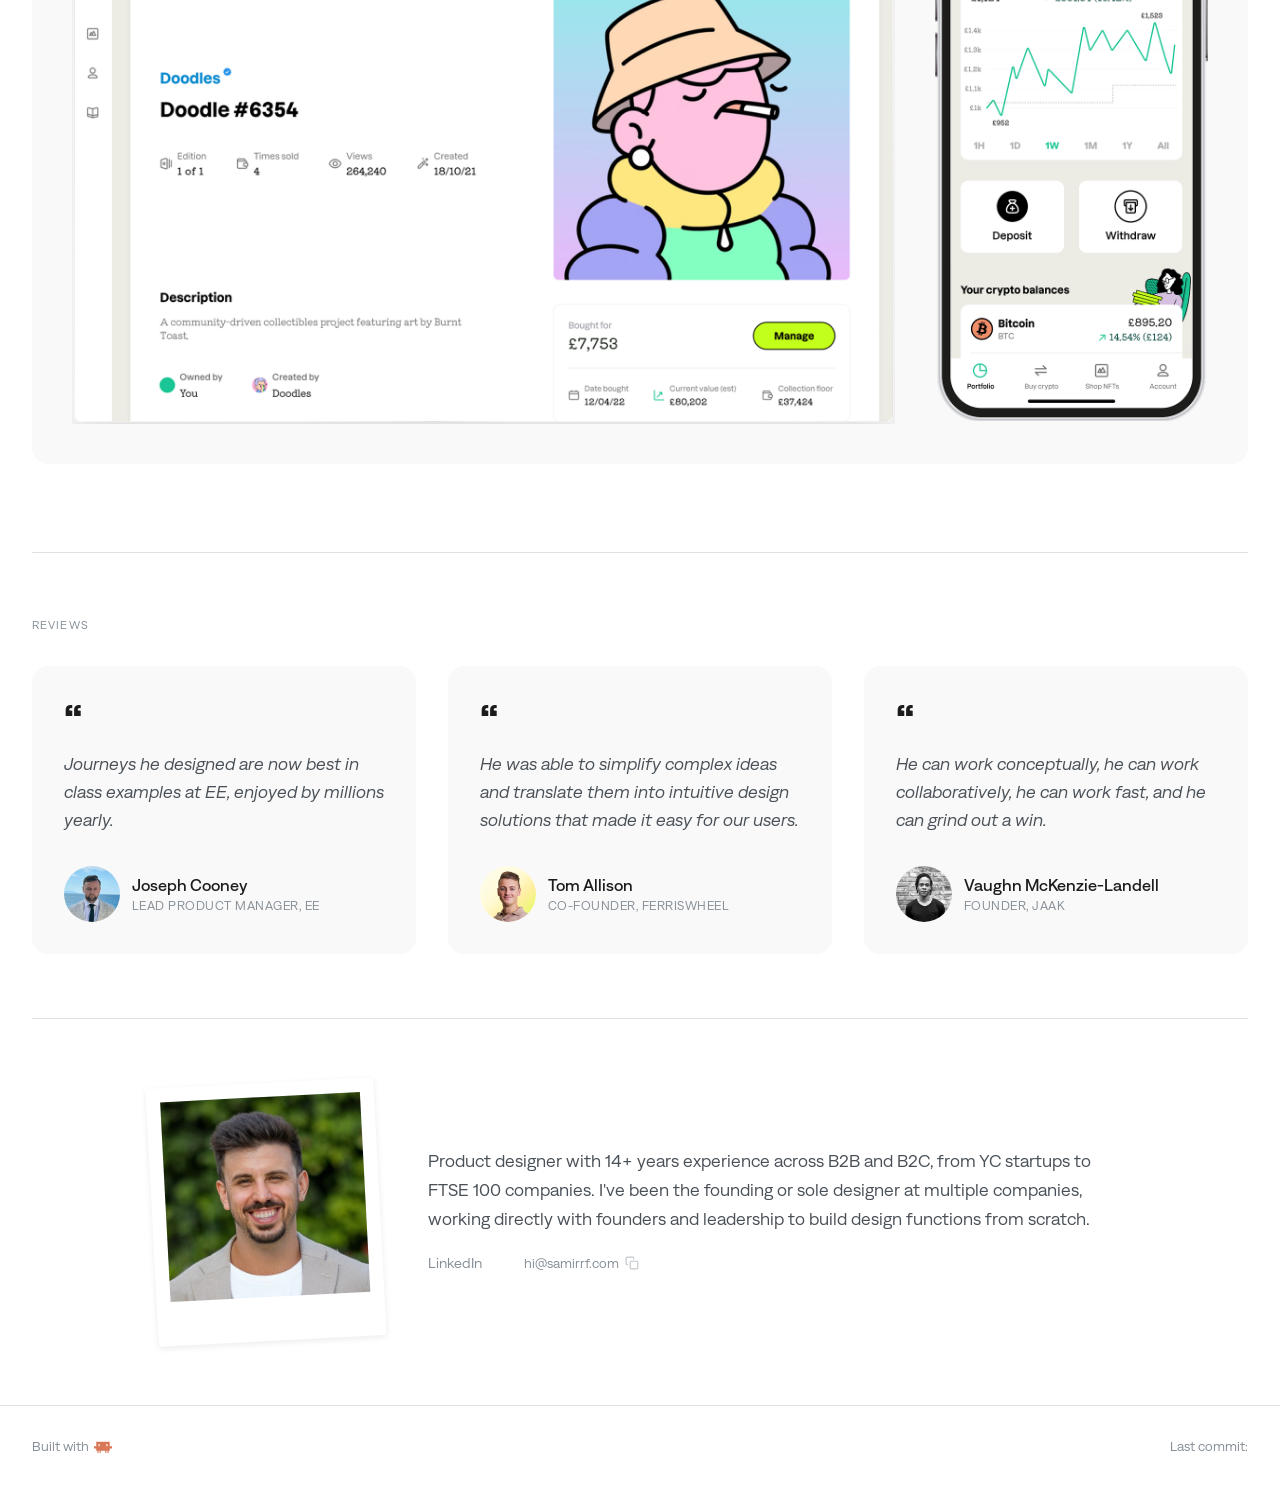
==== commit 760fa53c: "Split case study closings into Impact and Reflection Each case study now ends with an Impact section" ====
--- a/index.html
+++ b/index.html
@@ -69,7 +69,7 @@
       </div>
       <div class="project__meta reveal">
         <div class="project__meta-left">
-          <p class="project__description">YC-backed travel startup powering products for Ramp, Robinhood and Bilt. I lead the design function, from consumer booking to AI-powered support and agent tooling.</p>
+          <p class="project__description">YC-backed travel startup powering products for Ramp, Robinhood and Bilt. I lead the design function, from consumer booking to AI-powered support and agent tooling. The support product I took from 0 to 1 now underpins over 60% of revenue.</p>
           <a class="project__link" href="pages/duffel.html">View case study<span class="project__link-arrow" aria-hidden="true"><svg width="14" height="14" viewBox="0 0 24 24" fill="none" stroke="currentColor" stroke-width="2" stroke-linecap="round" stroke-linejoin="round"><line x1="7" y1="17" x2="17" y2="7"/><polyline points="7 7 17 7 17 17"/></svg></span></a>
         </div>
         <div class="project__meta-right">
@@ -119,7 +119,7 @@
       </div>
       <div class="project__meta reveal">
         <div class="project__meta-left">
-          <p class="project__description">The UK's largest mobile network. Led the end-to-end design of a greenfield mobile app for iOS and Android, from discovery through to the final product.</p>
+          <p class="project__description">The UK's largest mobile network. Led the end-to-end design of a greenfield mobile app for iOS and Android. The work now features in experiences used by millions of customers yearly across the EE Shop and My EE App.</p>
           <a class="project__link" href="pages/ee.html">View case study<span class="project__link-arrow" aria-hidden="true"><svg width="14" height="14" viewBox="0 0 24 24" fill="none" stroke="currentColor" stroke-width="2" stroke-linecap="round" stroke-linejoin="round"><line x1="7" y1="17" x2="17" y2="7"/><polyline points="7 7 17 7 17 17"/></svg></span></a>
         </div>
         <div class="project__meta-right">
@@ -152,7 +152,7 @@
       </div>
       <div class="project__meta reveal">
         <div class="project__meta-left">
-          <p class="project__description">Fintech startup building a trading platform and NFT marketplace. Led end-to-end design across web and mobile, including a major rebrand with Koto.</p>
+          <p class="project__description">Fintech startup building a trading platform and NFT marketplace. Led end-to-end design across web and mobile, including a major rebrand with Koto. Redesigned the trading experience around a fiat-first model, improving first-time purchases by 28%.</p>
           <a class="project__link" href="pages/ferriswheel.html">View case study<span class="project__link-arrow" aria-hidden="true"><svg width="14" height="14" viewBox="0 0 24 24" fill="none" stroke="currentColor" stroke-width="2" stroke-linecap="round" stroke-linejoin="round"><line x1="7" y1="17" x2="17" y2="7"/><polyline points="7 7 17 7 17 17"/></svg></span></a>
         </div>
         <div class="project__meta-right">
--- a/styles/main.css
+++ b/styles/main.css
@@ -263,17 +263,7 @@
   opacity: 1;
 }
 
-/* Pointer devices: hide the copy icon until hover. Touch devices: keep it visible. */
-@media (hover: hover) {
-  .header-email__icon--copy {
-    opacity: 0;
-    transform: translateX(-4px);
-  }
-  .header-email:hover .header-email__icon--copy {
-    opacity: 1;
-    transform: translateX(0);
-  }
-}
+/* Copy icon always visible (0.5 opacity, brightens to full on hover). */
 
 .header-email__icon--check {
   position: absolute;
@@ -1166,6 +1156,16 @@
     --page-gutter: var(--space-5);
   }
 
+  /* Case-study header: left-align the email beside the back arrow,
+     keeping a comfortable tap gap between the two targets. */
+  .header-back {
+    flex: none;
+  }
+  .header-back + .header-email {
+    margin-left: var(--space-5);
+    margin-right: auto;
+  }
+
   .project__meta {
     flex-direction: column;
     gap: var(--space-4);
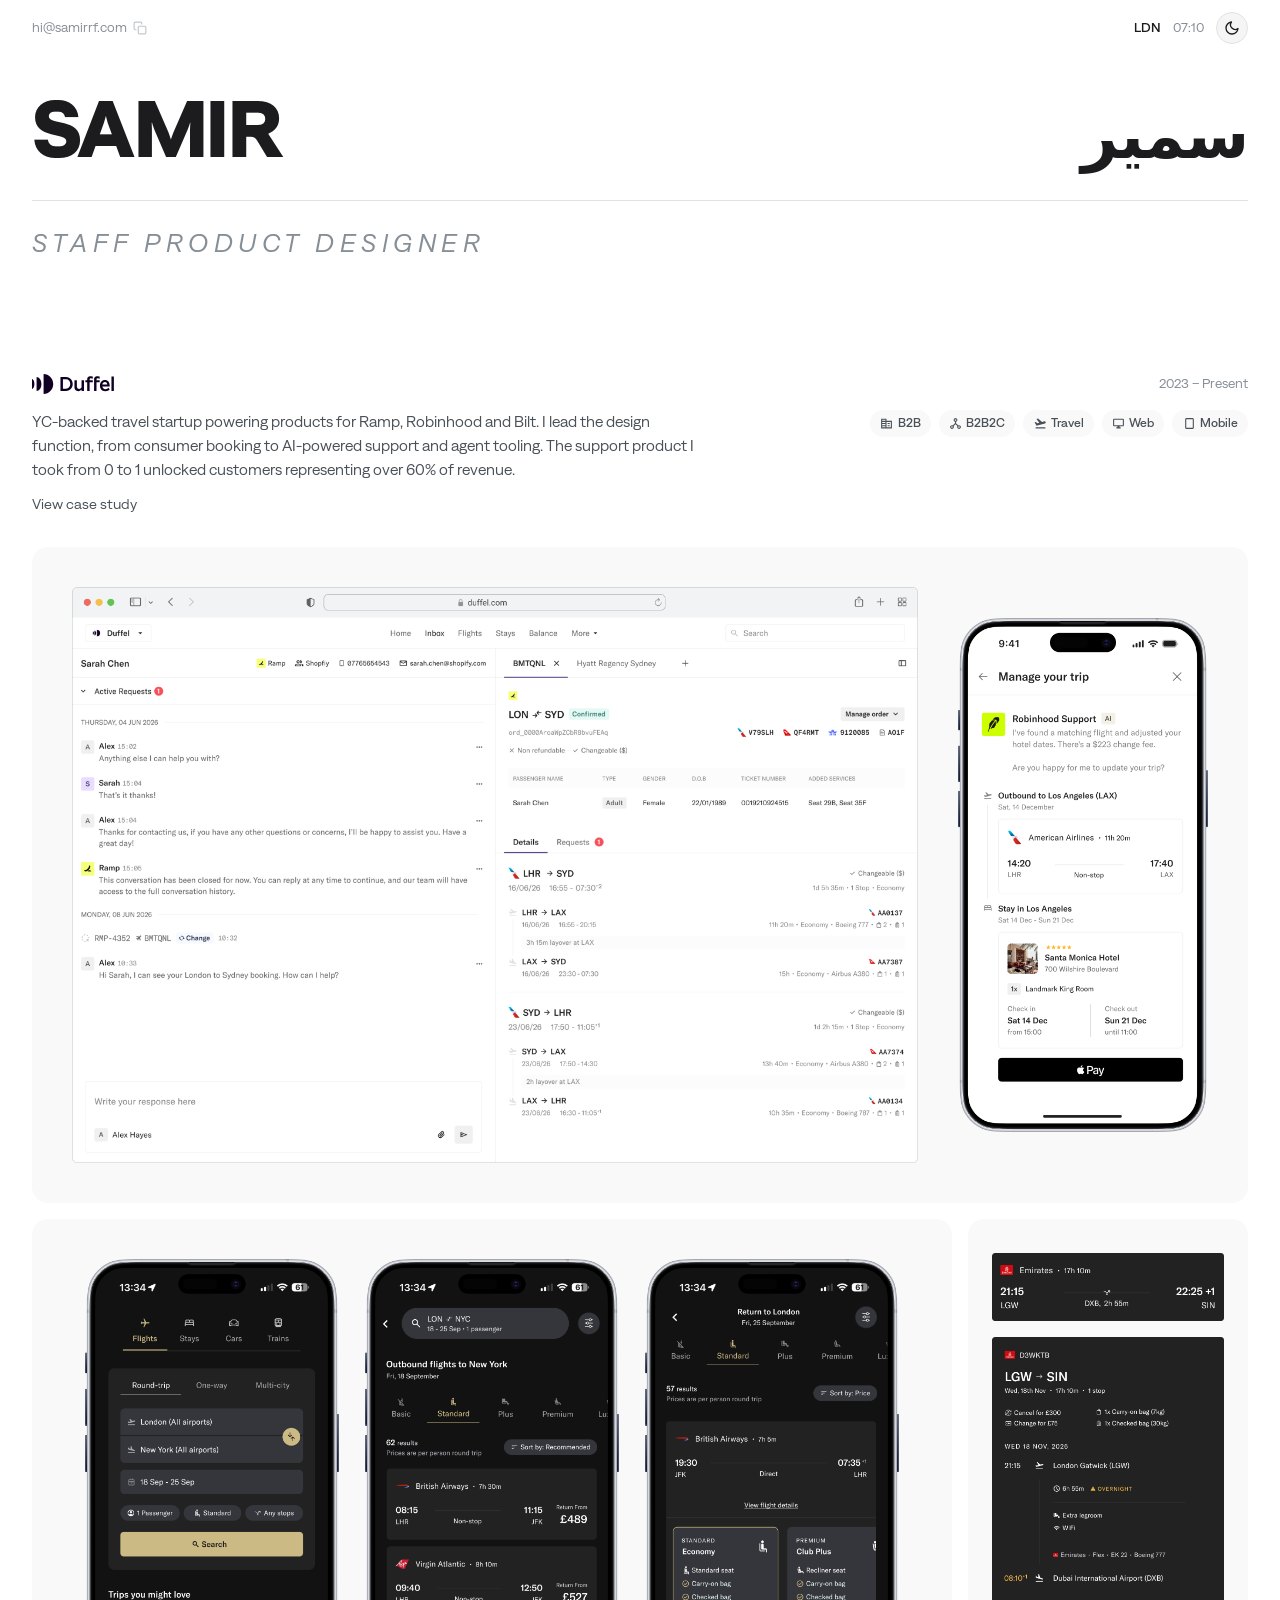
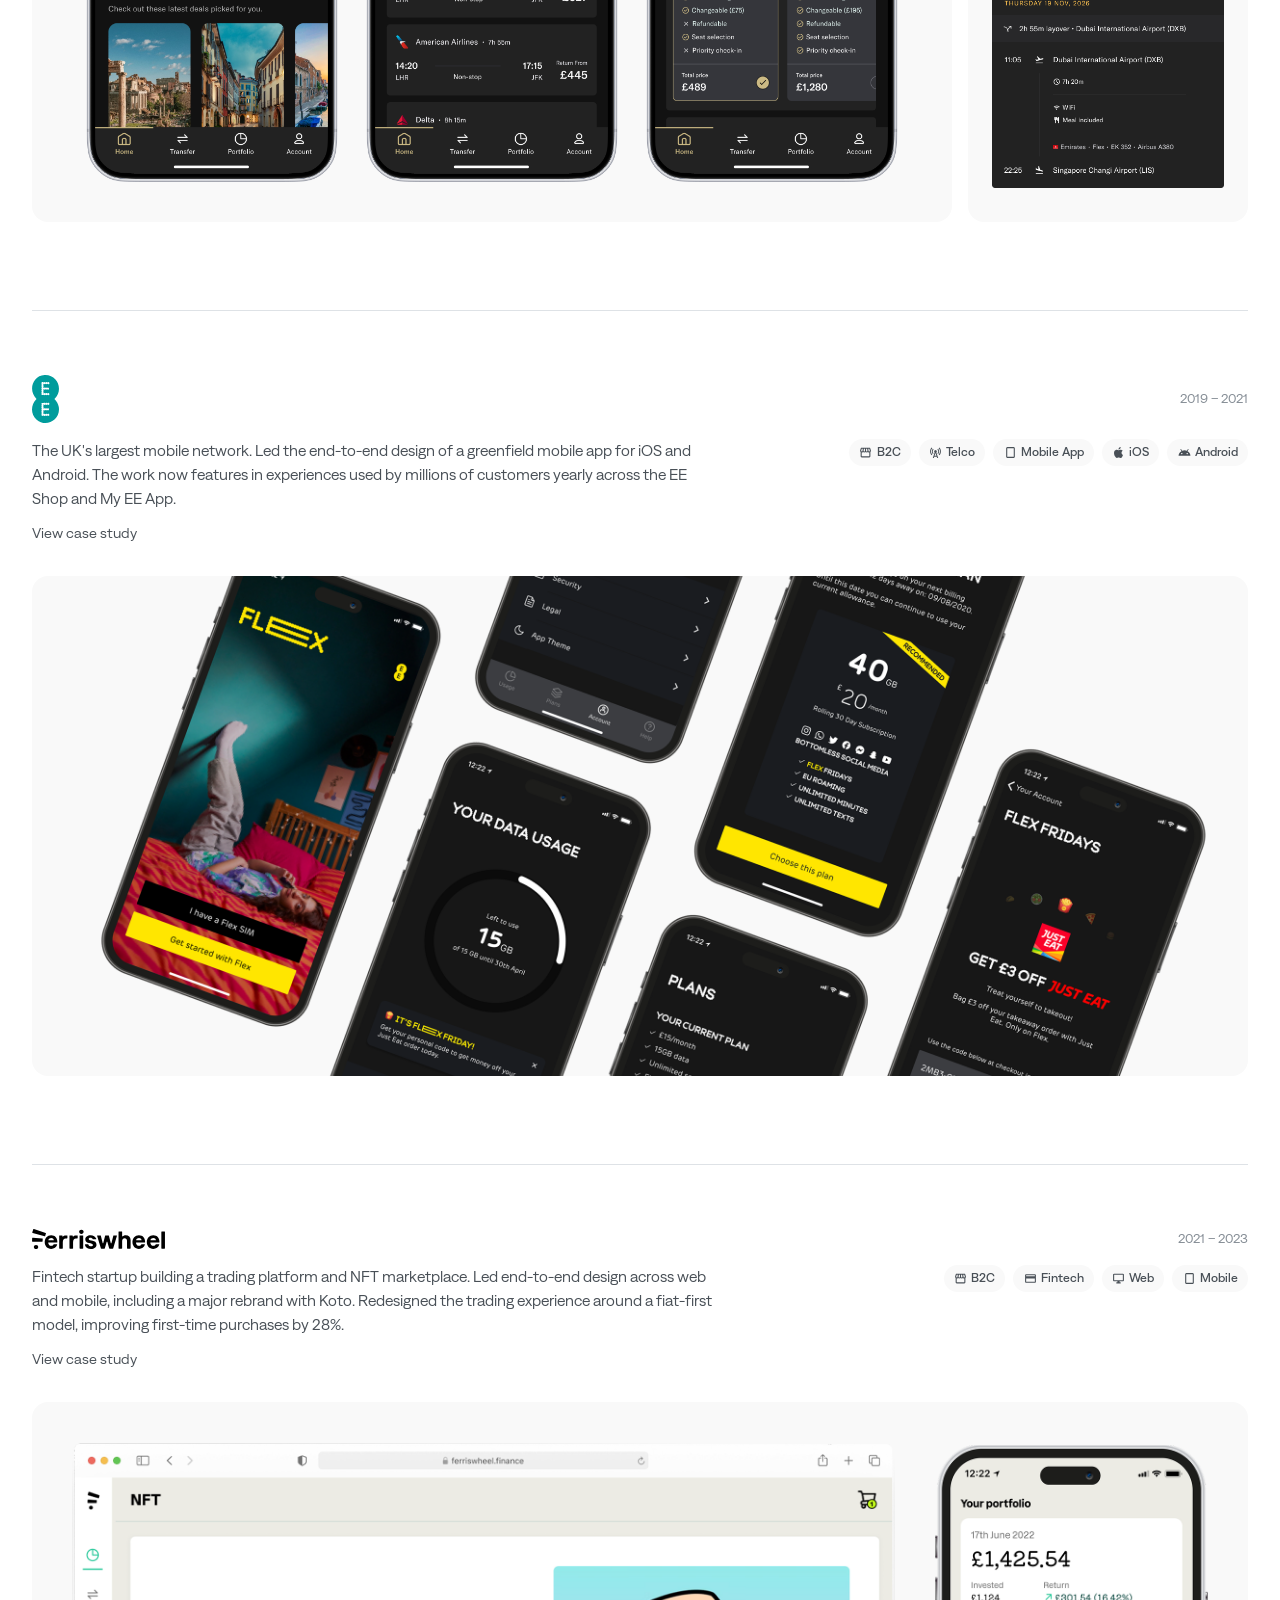
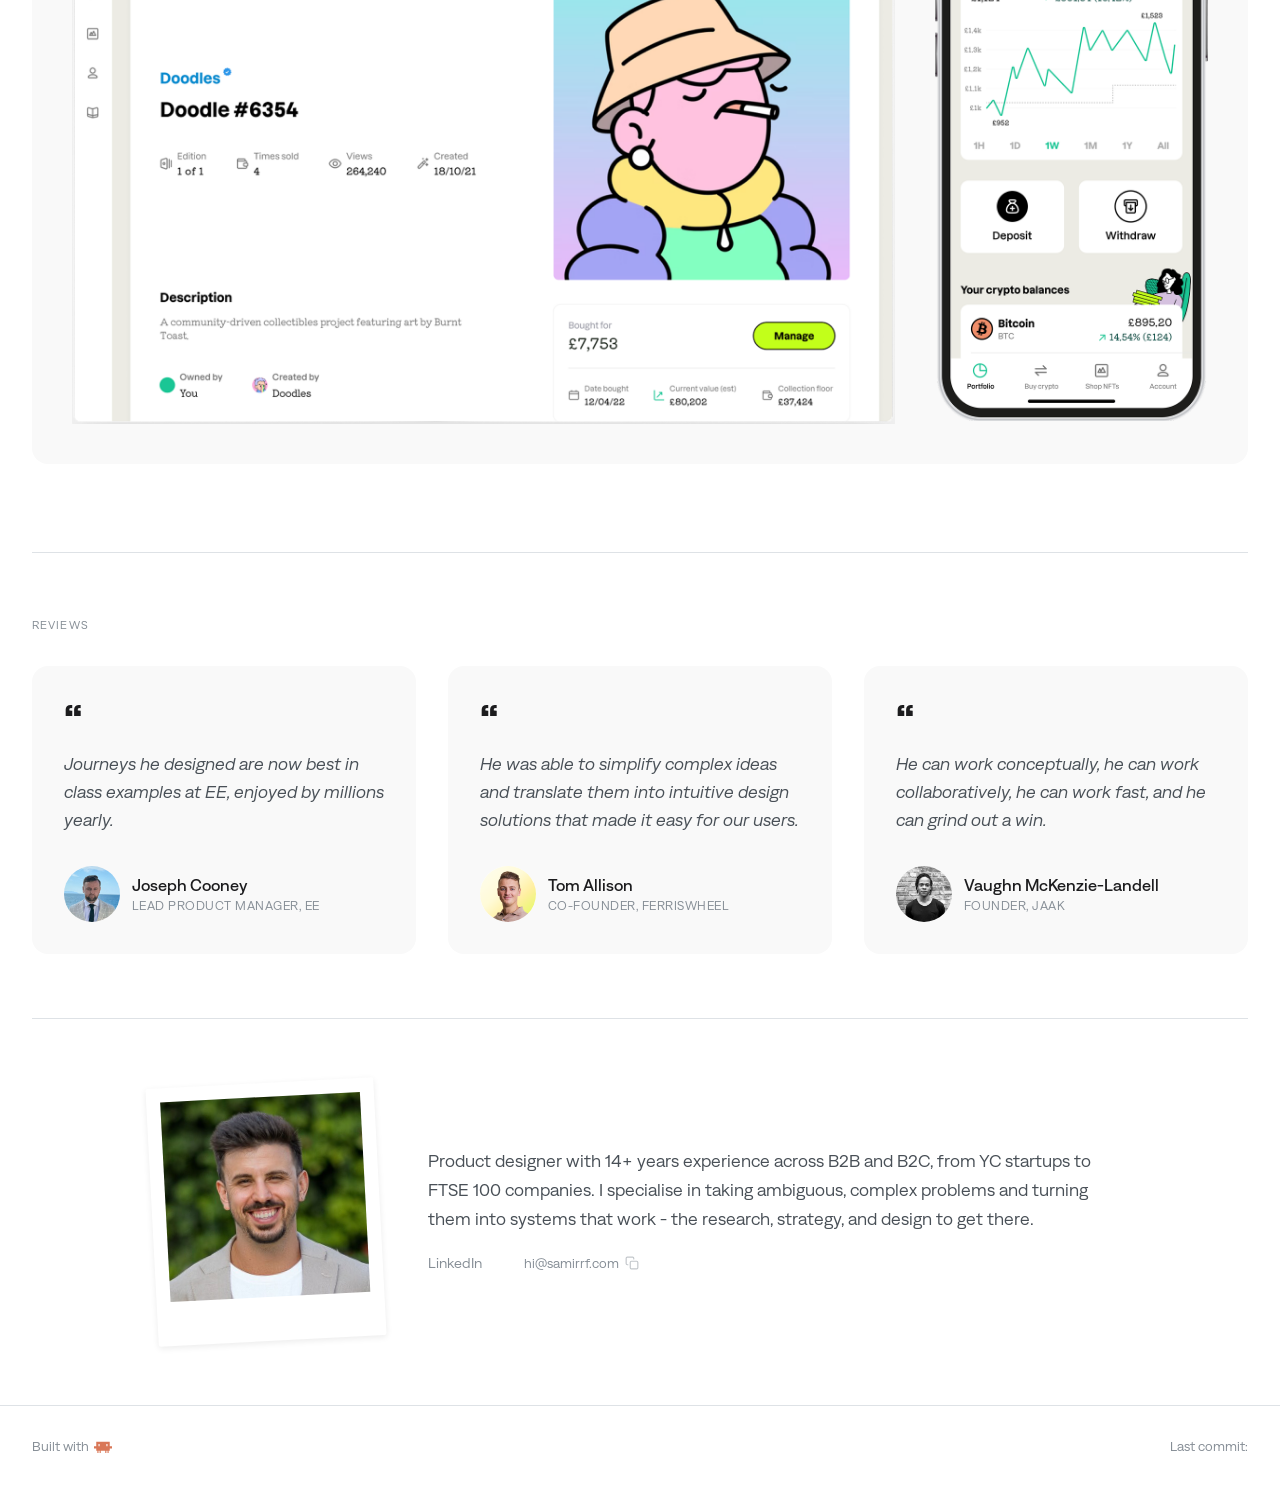
==== commit 371dc391: "Duffel: sharpen the revenue claim and retitle the case study Replace "underpins over 60% of revenue"" ====
--- a/index.html
+++ b/index.html
@@ -69,7 +69,7 @@
       </div>
       <div class="project__meta reveal">
         <div class="project__meta-left">
-          <p class="project__description">YC-backed travel startup powering products for Ramp, Robinhood and Bilt. I lead the design function, from consumer booking to AI-powered support and agent tooling. The support product I took from 0 to 1 now underpins over 60% of revenue.</p>
+          <p class="project__description">YC-backed travel startup powering products for Ramp, Robinhood and Bilt. I lead the design function, from consumer booking to AI-powered support and agent tooling. The support product I took from 0 to 1 unlocked customers representing over 60% of revenue.</p>
           <a class="project__link" href="pages/duffel.html">View case study<span class="project__link-arrow" aria-hidden="true"><svg width="14" height="14" viewBox="0 0 24 24" fill="none" stroke="currentColor" stroke-width="2" stroke-linecap="round" stroke-linejoin="round"><line x1="7" y1="17" x2="17" y2="7"/><polyline points="7 7 17 7 17 17"/></svg></span></a>
         </div>
         <div class="project__meta-right">
@@ -223,7 +223,7 @@
           <img src="assets/img/avatar-samir.jpg" alt="Samir" width="160" height="160">
         </div>
         <div class="about__text">
-          <p class="about__bio">Product designer with 14+ years experience across B2B and B2C, from YC startups to FTSE&nbsp;100 companies. I've been the founding or sole designer at multiple companies, working directly with founders and leadership to build design functions from scratch.</p>
+          <p class="about__bio">Product designer with 14+ years experience across B2B and B2C, from YC startups to FTSE&nbsp;100 companies. I specialise in taking ambiguous, complex problems and turning them into systems that work - the research, strategy, and design to get there.</p>
           <nav class="about__links">
             <a class="project__link" href="https://www.linkedin.com/in/samir-rf/" target="_blank" rel="noopener noreferrer">LinkedIn<span class="project__link-arrow" aria-hidden="true"><svg width="14" height="14" viewBox="0 0 24 24" fill="none" stroke="currentColor" stroke-width="2" stroke-linecap="round" stroke-linejoin="round"><line x1="7" y1="17" x2="17" y2="7"/><polyline points="7 7 17 7 17 17"/></svg></span></a>
             <button class="header-email" type="button" aria-label="Copy email address">
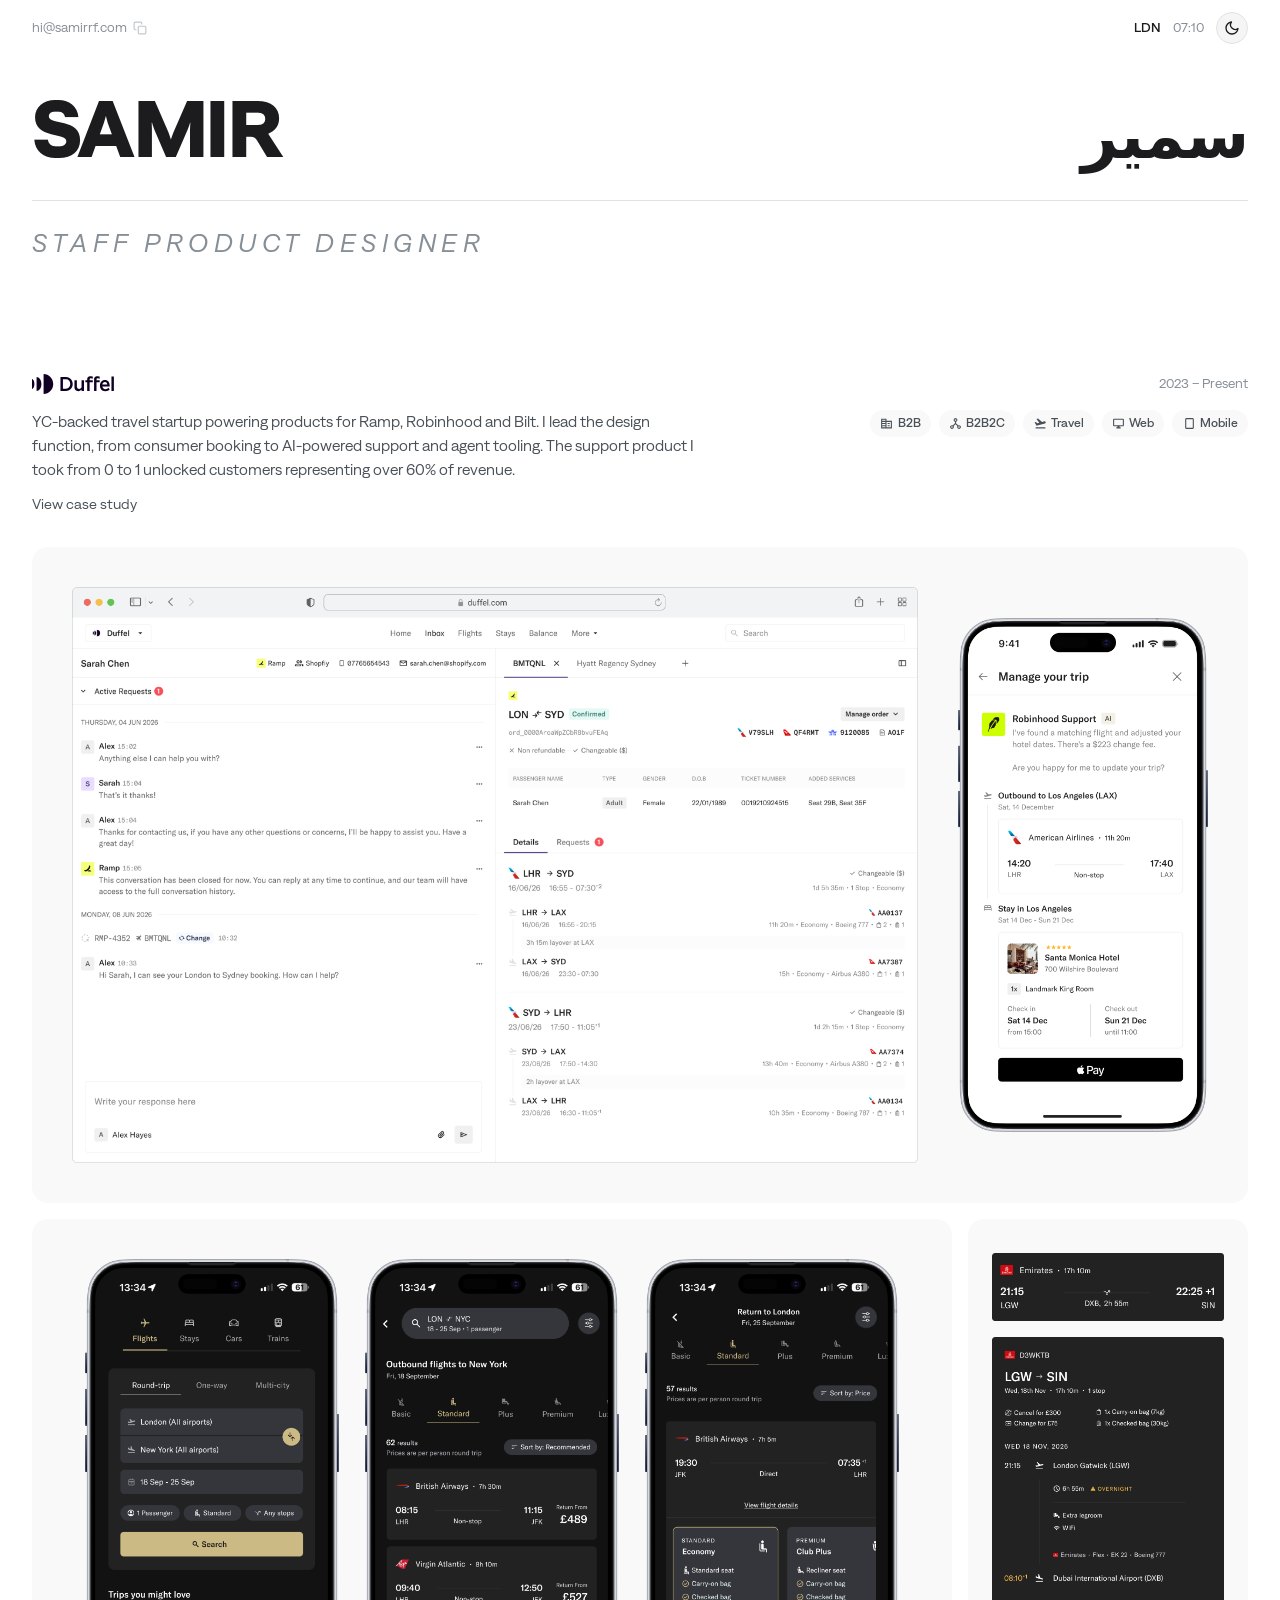
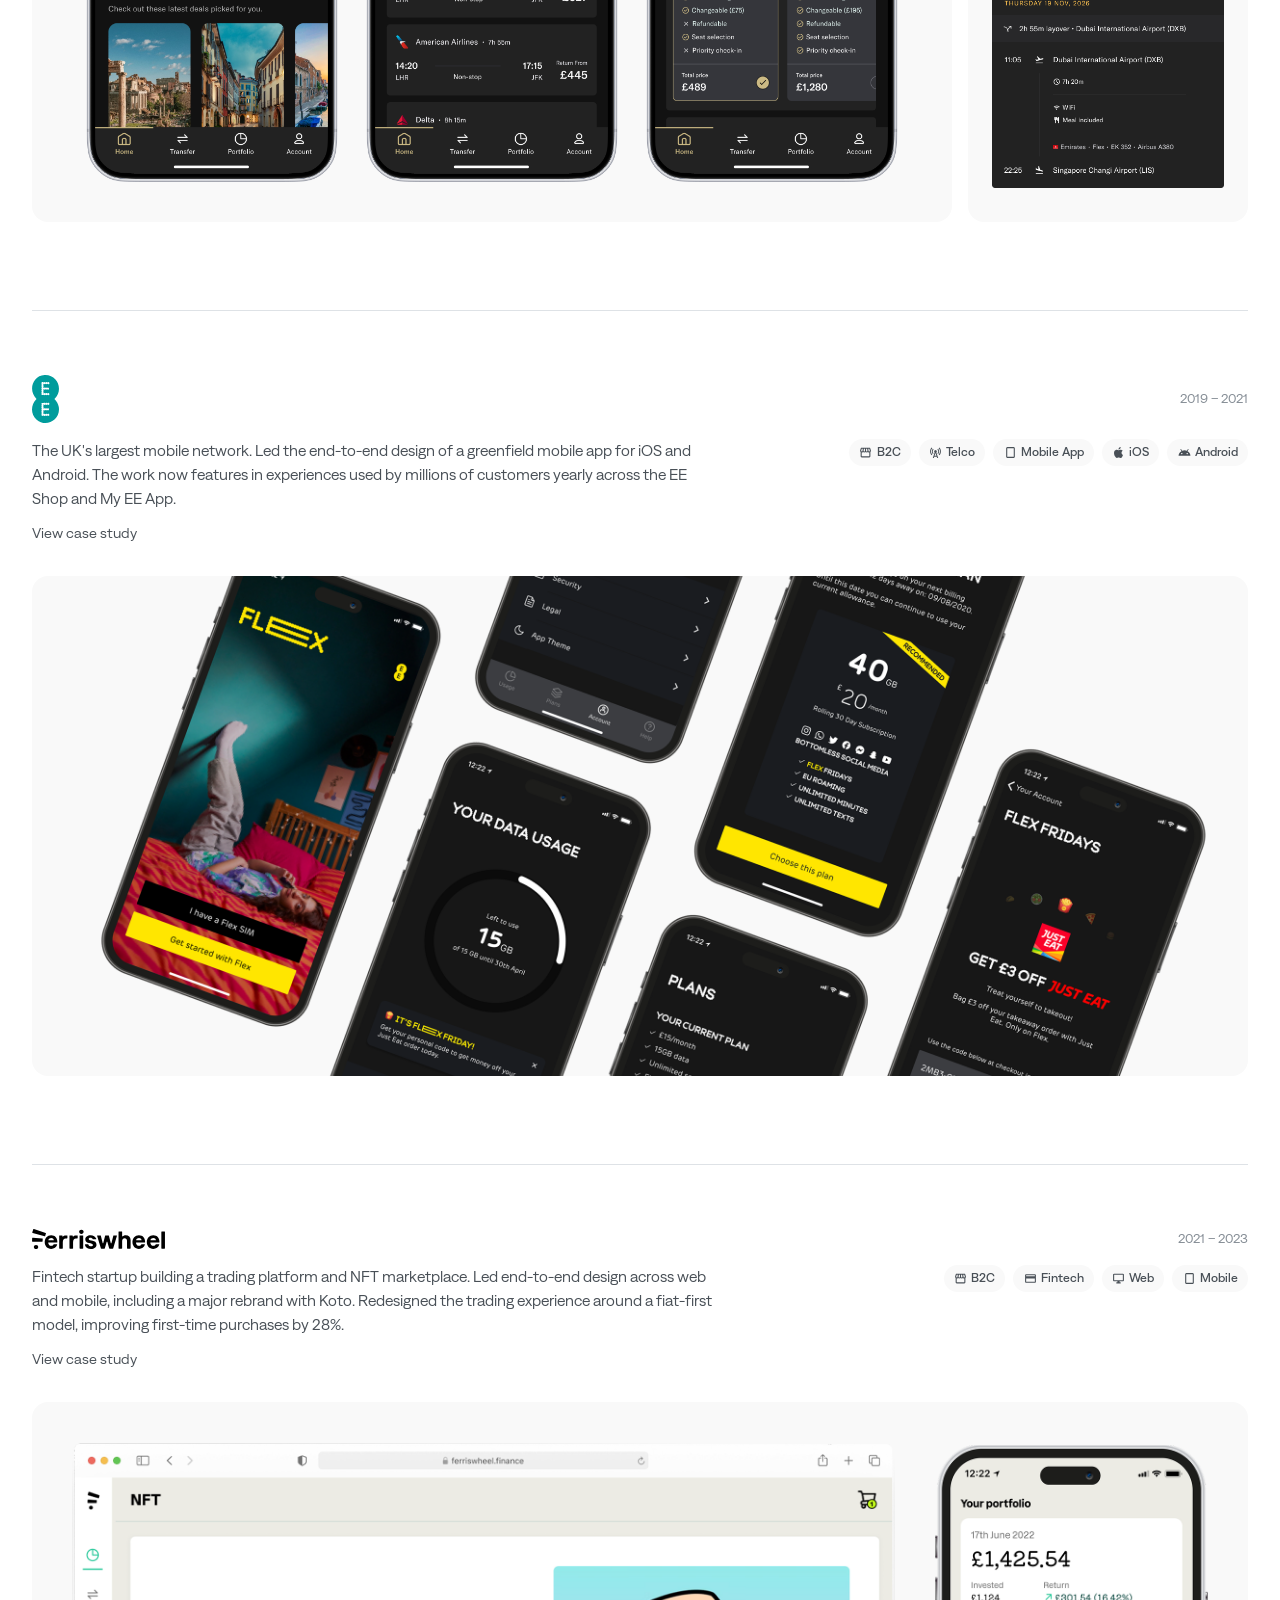
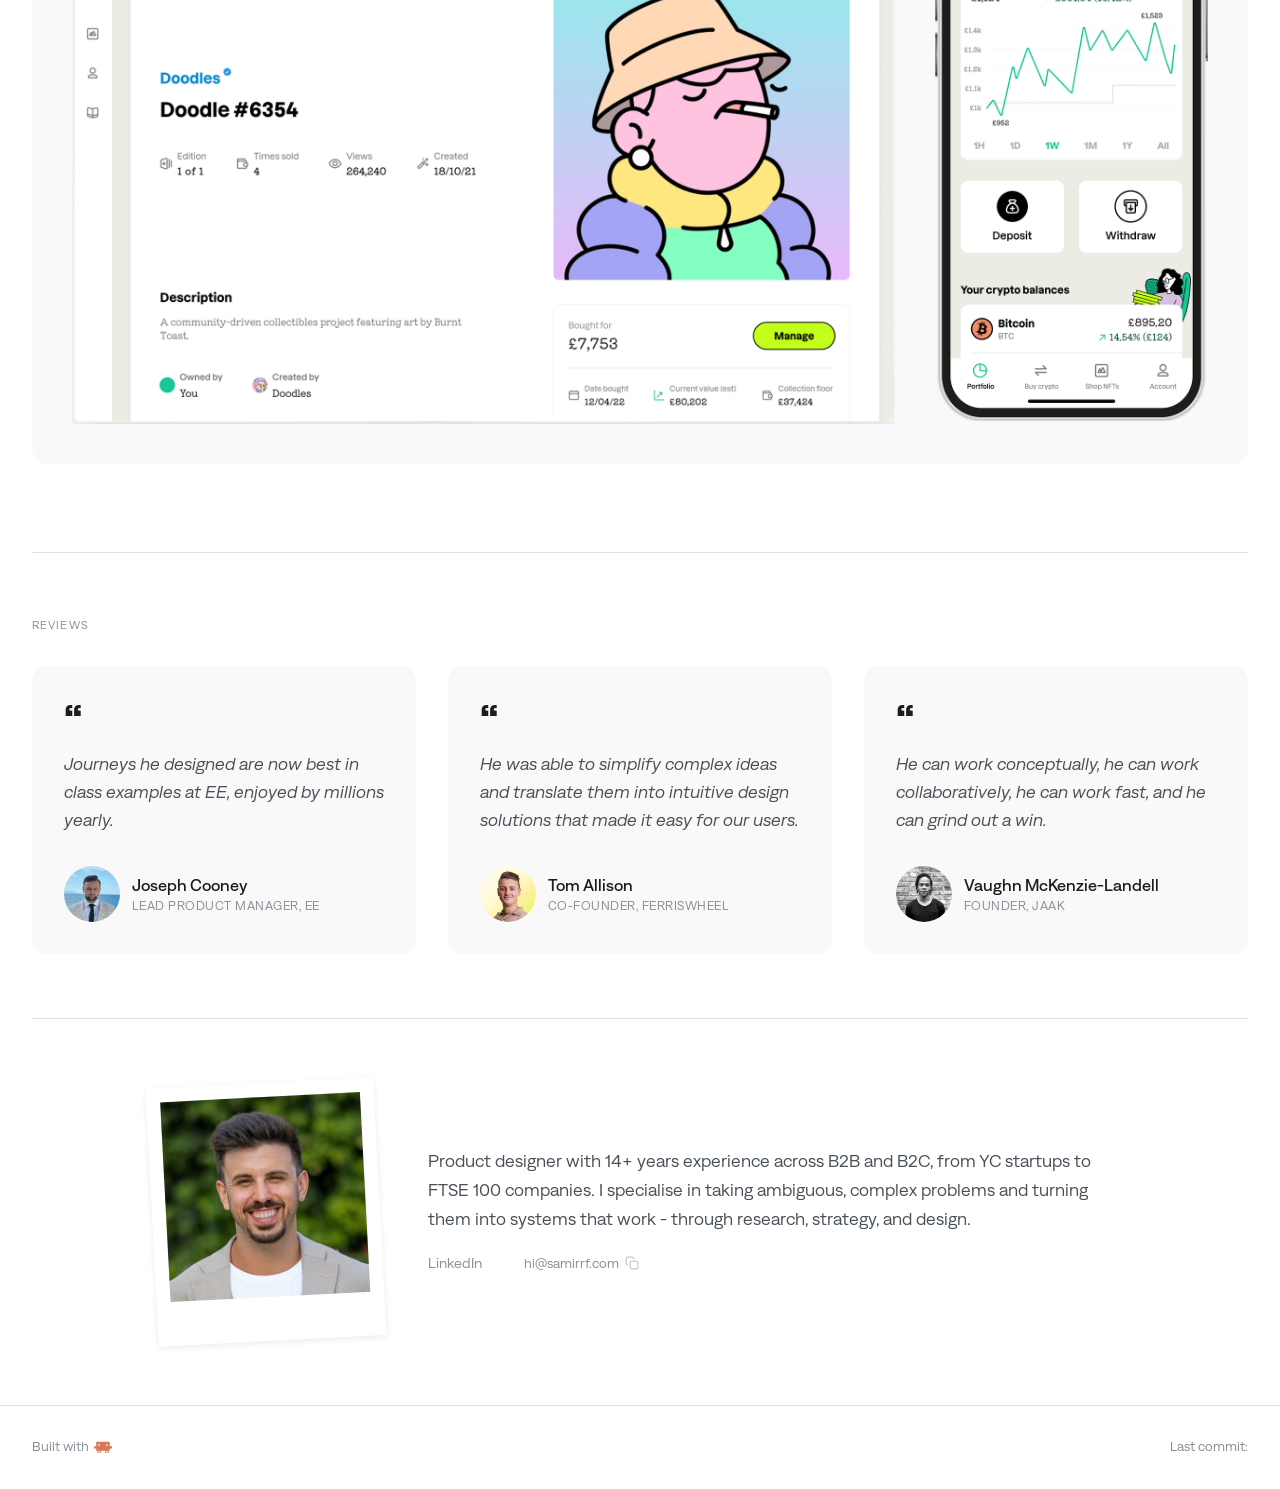
==== commit 614e4330: "Keep tag chips on one line on mobile, and loosen tile spacing Shrink .tag and .cs-tag on narrow scre" ====
--- a/index.html
+++ b/index.html
@@ -223,7 +223,7 @@
           <img src="assets/img/avatar-samir.jpg" alt="Samir" width="160" height="160">
         </div>
         <div class="about__text">
-          <p class="about__bio">Product designer with 14+ years experience across B2B and B2C, from YC startups to FTSE&nbsp;100 companies. I specialise in taking ambiguous, complex problems and turning them into systems that work - the research, strategy, and design to get there.</p>
+          <p class="about__bio">Product designer with 14+ years experience across B2B and B2C, from YC startups to FTSE&nbsp;100 companies. I specialise in taking ambiguous, complex problems and turning them into systems that work - through research, strategy, and design.</p>
           <nav class="about__links">
             <a class="project__link" href="https://www.linkedin.com/in/samir-rf/" target="_blank" rel="noopener noreferrer">LinkedIn<span class="project__link-arrow" aria-hidden="true"><svg width="14" height="14" viewBox="0 0 24 24" fill="none" stroke="currentColor" stroke-width="2" stroke-linecap="round" stroke-linejoin="round"><line x1="7" y1="17" x2="17" y2="7"/><polyline points="7 7 17 7 17 17"/></svg></span></a>
             <button class="header-email" type="button" aria-label="Copy email address">
--- a/styles/main.css
+++ b/styles/main.css
@@ -1168,16 +1168,40 @@
 
   .project__meta {
     flex-direction: column;
-    gap: var(--space-4);
-  }
-
-  /* Left-align tags on mobile (they stack below the description) */
+    gap: var(--space-7);
+  }
+
+  /* More air between the description and the case study link */
+  .project__meta-left {
+    gap: var(--space-5);
+  }
+
+  /* Left-align tags on mobile (they stack below the description), and let the
+     row fill the column so it can scroll rather than wrap. */
   .project__meta-right {
     align-items: flex-start;
-  }
-
+    align-self: stretch;
+  }
+
+  /* Tags stay on a single line — shrunk to fit rather than wrapping.
+     overflow-x is a safety valve if a project ever gains another tag. */
   .project__tags {
     justify-content: flex-start;
+    flex-wrap: nowrap;
+    gap: var(--space-1);
+    overflow-x: auto;
+    scrollbar-width: none;
+    -ms-overflow-style: none;
+  }
+
+  .project__tags::-webkit-scrollbar {
+    display: none;
+  }
+
+  .tag {
+    font-size: 0.6875rem;
+    padding: 0.35em 0.6em;
+    gap: 0.2em;
   }
 
   .bento--hero-row {
